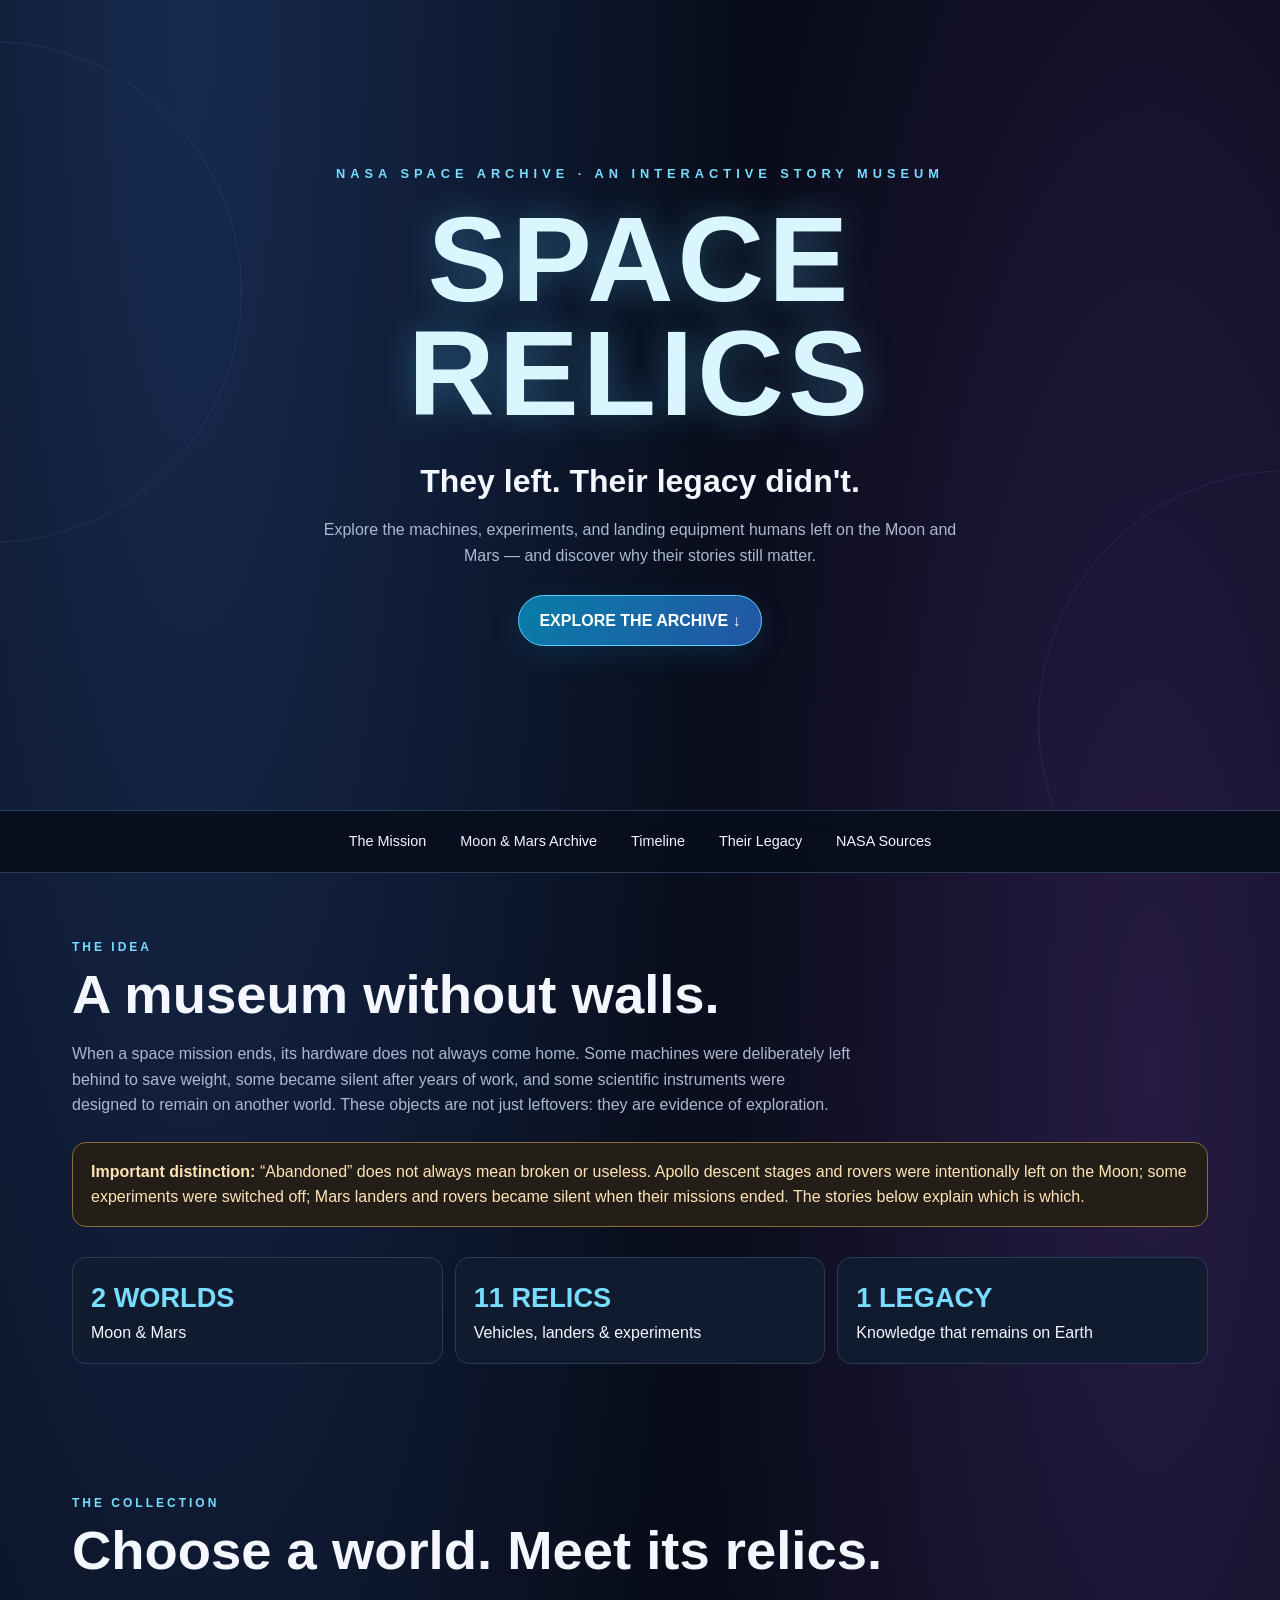
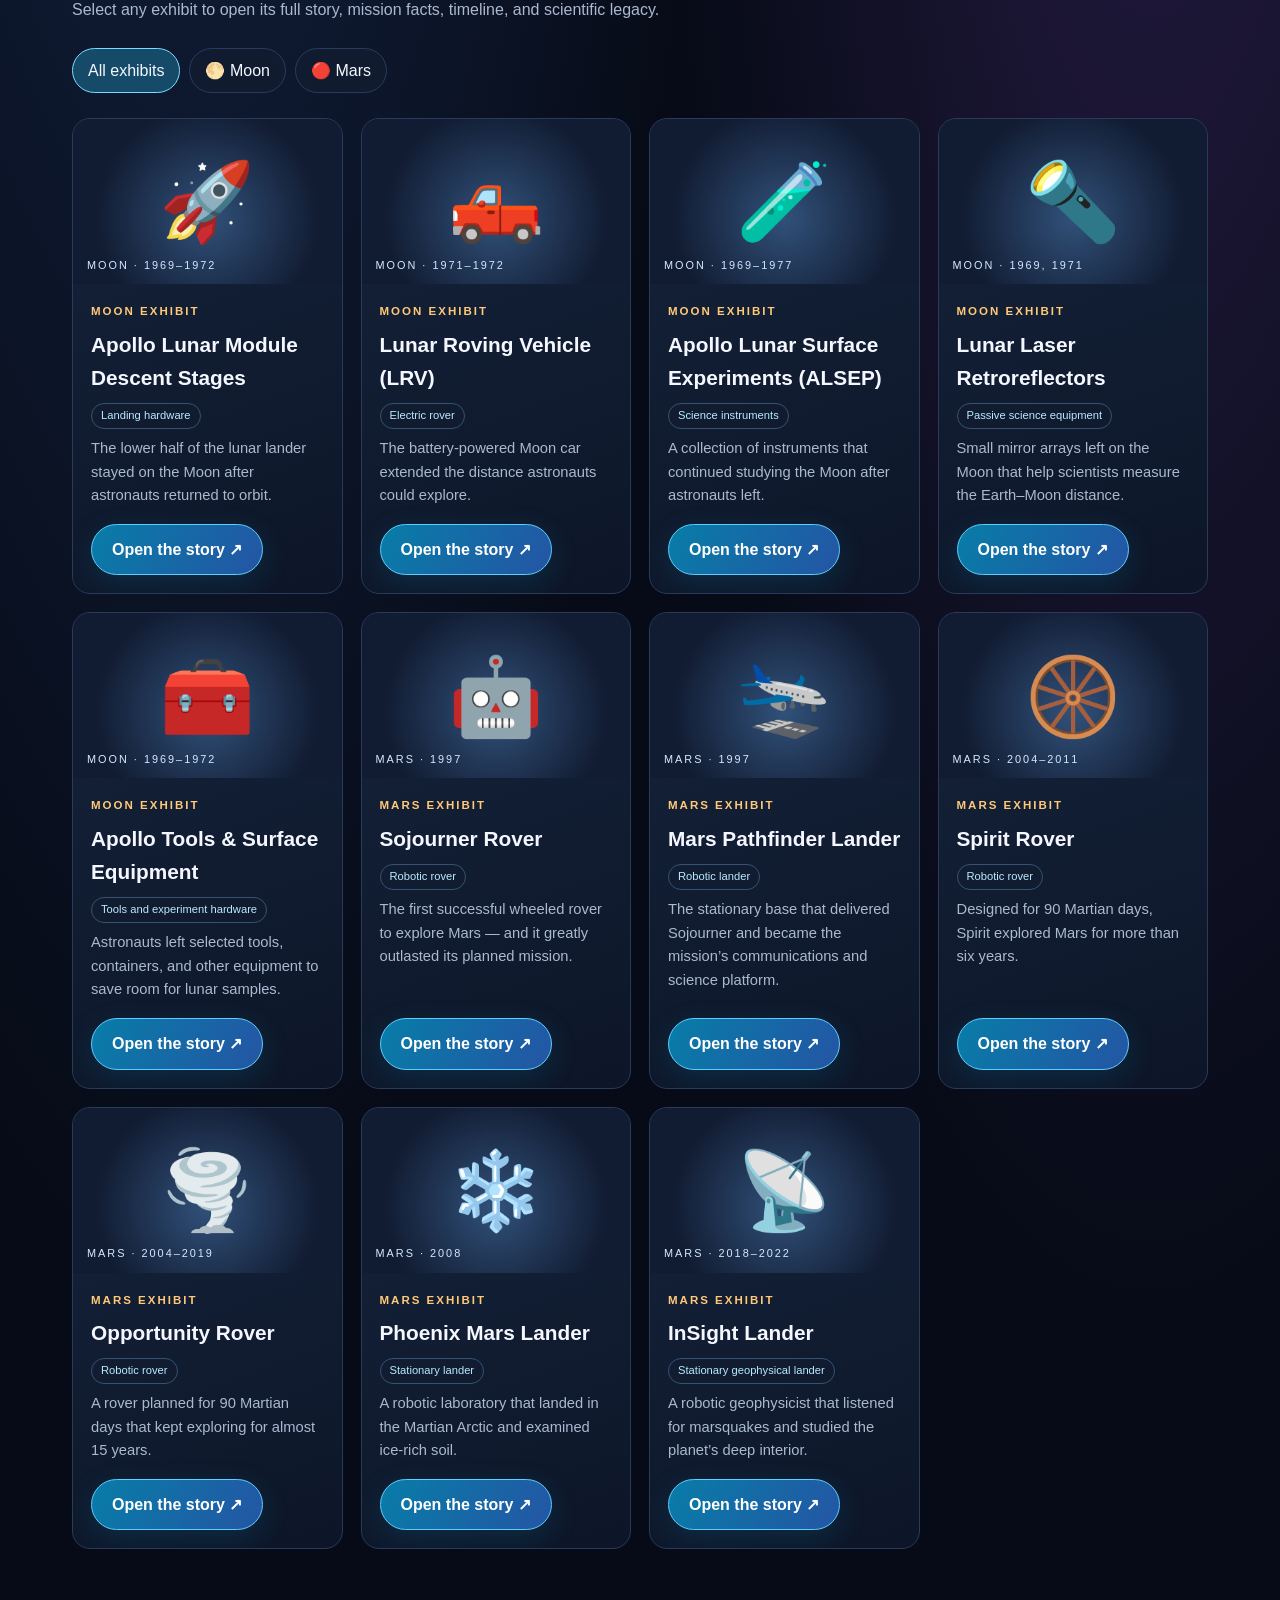
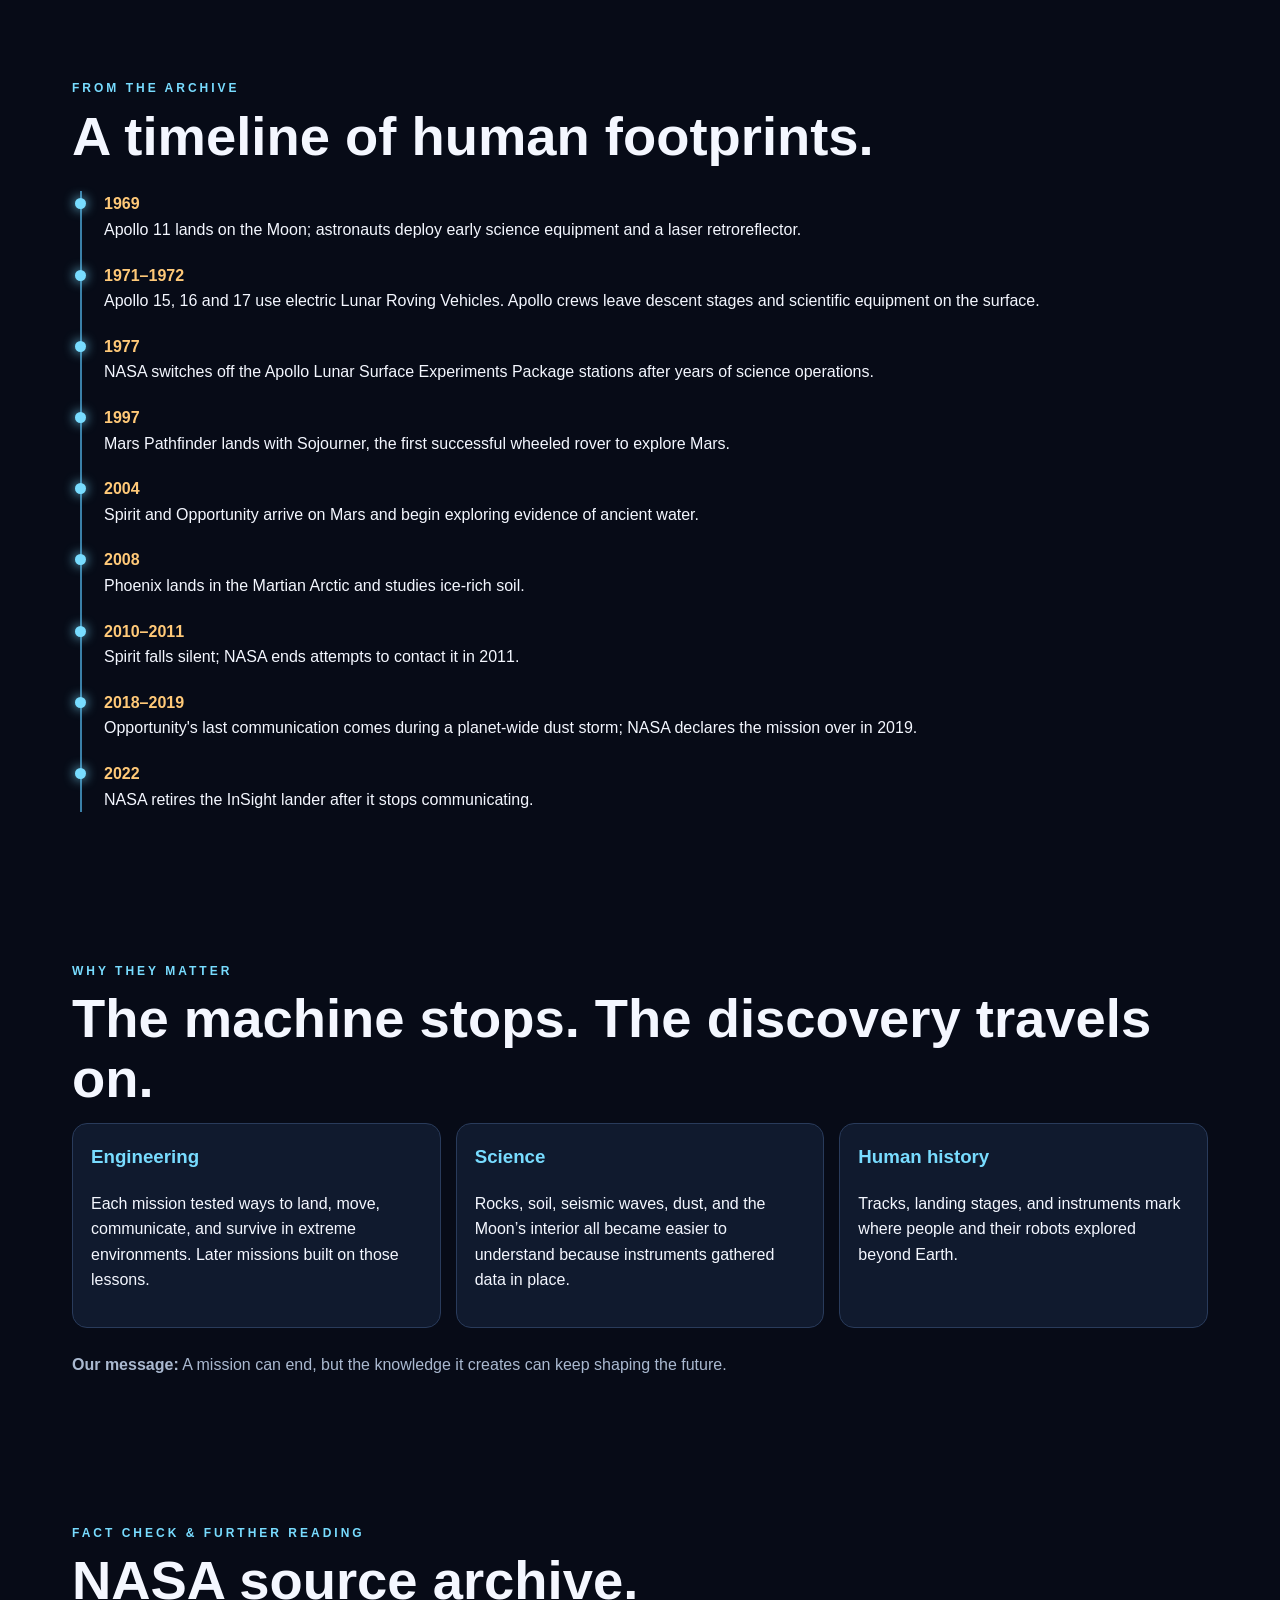
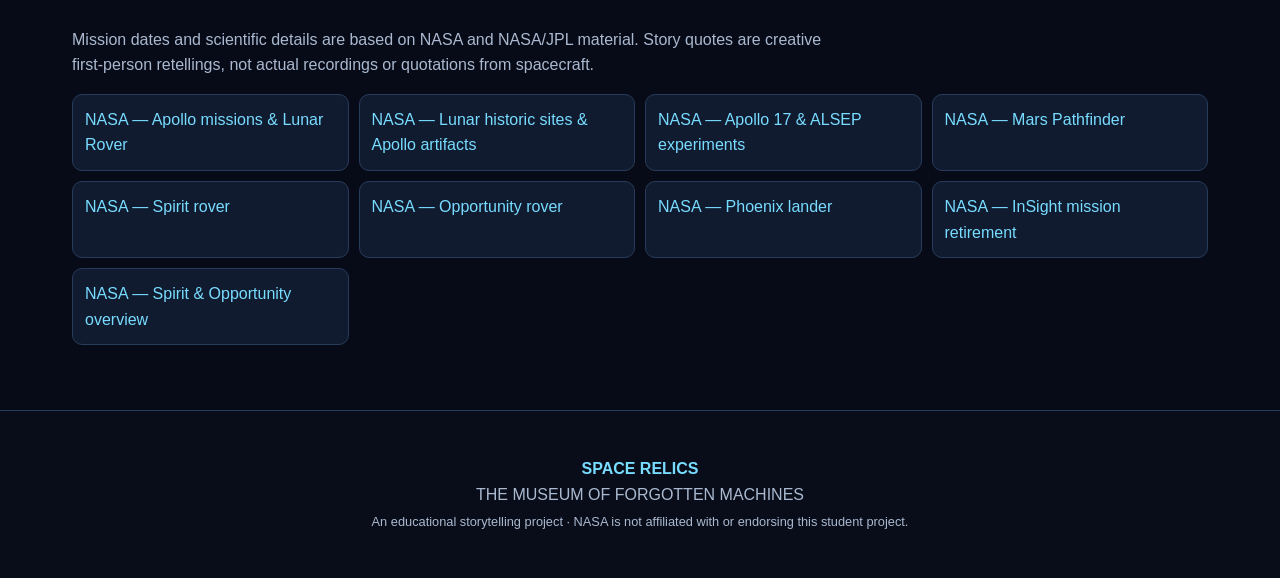
==== index.html @ d065fa08 "Add files via upload" ====
<!DOCTYPE html>
<html lang="en">
<head>
<meta charset="UTF-8">
<meta name="viewport" content="width=device-width, initial-scale=1.0">
<title>SPACE RELICS | The Museum of Forgotten Machines</title>
<link rel="stylesheet" href="style.css">
</head>
<body>
<header id="top">
 <div class="hero">
  <div class="kicker">NASA SPACE ARCHIVE · AN INTERACTIVE STORY MUSEUM</div>
  <h1>SPACE<br>RELICS</h1>
  <h2>They left. Their legacy didn't.</h2>
  <p>Explore the machines, experiments, and landing equipment humans left on the Moon and Mars — and discover why their stories still matter.</p>
  <a class="btn" href="#archive">EXPLORE THE ARCHIVE ↓</a>
 </div>
</header>
<nav>
 <a href="#about">The Mission</a><a href="#archive">Moon & Mars Archive</a><a href="#timeline">Timeline</a><a href="#legacy">Their Legacy</a><a href="#sources">NASA Sources</a>
</nav>
<section id="about">
 <div class="section-kicker">THE IDEA</div>
 <h2 class="section-title">A museum without walls.</h2>
 <p class="lead">When a space mission ends, its hardware does not always come home. Some machines were deliberately left behind to save weight, some became silent after years of work, and some scientific instruments were designed to remain on another world. These objects are not just leftovers: they are evidence of exploration.</p>
 <div class="notice"><strong>Important distinction:</strong> “Abandoned” does not always mean broken or useless. Apollo descent stages and rovers were intentionally left on the Moon; some experiments were switched off; Mars landers and rovers became silent when their missions ended. The stories below explain which is which.</div>
 <div class="stats">
  <div class="stat"><strong>2 WORLDS</strong><span>Moon & Mars</span></div>
  <div class="stat"><strong>11 RELICS</strong><span>Vehicles, landers & experiments</span></div>
  <div class="stat"><strong>1 LEGACY</strong><span>Knowledge that remains on Earth</span></div>
 </div>
</section>
<section id="archive">
 <div class="section-kicker">THE COLLECTION</div>
 <h2 class="section-title">Choose a world. Meet its relics.</h2>
 <p class="lead">Select any exhibit to open its full story, mission facts, timeline, and scientific legacy.</p>
 <div class="filters">
  <button class="filter active" data-filter="all">All exhibits</button>
  <button class="filter" data-filter="Moon">🌕 Moon</button>
  <button class="filter" data-filter="Mars">🔴 Mars</button>
 </div>
 <div class="grid" id="cards"></div>
 <div class="detail" id="detail" aria-live="polite"></div>
</section>
<section id="timeline">
 <div class="section-kicker">FROM THE ARCHIVE</div>
 <h2 class="section-title">A timeline of human footprints.</h2>
 <div class="timeline">
  <div class="time-item"><strong>1969</strong><br>Apollo 11 lands on the Moon; astronauts deploy early science equipment and a laser retroreflector.</div>
  <div class="time-item"><strong>1971–1972</strong><br>Apollo 15, 16 and 17 use electric Lunar Roving Vehicles. Apollo crews leave descent stages and scientific equipment on the surface.</div>
  <div class="time-item"><strong>1977</strong><br>NASA switches off the Apollo Lunar Surface Experiments Package stations after years of science operations.</div>
  <div class="time-item"><strong>1997</strong><br>Mars Pathfinder lands with Sojourner, the first successful wheeled rover to explore Mars.</div>
  <div class="time-item"><strong>2004</strong><br>Spirit and Opportunity arrive on Mars and begin exploring evidence of ancient water.</div>
  <div class="time-item"><strong>2008</strong><br>Phoenix lands in the Martian Arctic and studies ice-rich soil.</div>
  <div class="time-item"><strong>2010–2011</strong><br>Spirit falls silent; NASA ends attempts to contact it in 2011.</div>
  <div class="time-item"><strong>2018–2019</strong><br>Opportunity's last communication comes during a planet-wide dust storm; NASA declares the mission over in 2019.</div>
  <div class="time-item"><strong>2022</strong><br>NASA retires the InSight lander after it stops communicating.</div>
 </div>
</section>
<section id="legacy">
 <div class="section-kicker">WHY THEY MATTER</div>
 <h2 class="section-title">The machine stops. The discovery travels on.</h2>
 <div class="compare">
  <article><h3>Engineering</h3><p>Each mission tested ways to land, move, communicate, and survive in extreme environments. Later missions built on those lessons.</p></article>
  <article><h3>Science</h3><p>Rocks, soil, seismic waves, dust, and the Moon’s interior all became easier to understand because instruments gathered data in place.</p></article>
  <article><h3>Human history</h3><p>Tracks, landing stages, and instruments mark where people and their robots explored beyond Earth.</p></article>
 </div>
 <p class="lead" style="margin-top:24px"><strong>Our message:</strong> A mission can end, but the knowledge it creates can keep shaping the future.</p>
</section>
<section id="sources">
 <div class="section-kicker">FACT CHECK & FURTHER READING</div>
 <h2 class="section-title">NASA source archive.</h2>
 <p class="lead">Mission dates and scientific details are based on NASA and NASA/JPL material. Story quotes are creative first-person retellings, not actual recordings or quotations from spacecraft.</p>
 <div class="source-list">
  <a href="https://www.nasa.gov/specials/apollo50th/missions.html" target="_blank" rel="noopener">NASA — Apollo missions & Lunar Rover</a>
  <a href="https://www.nasa.gov/wp-content/uploads/2023/12/nasa-usg-lunar-historic-sites-reva.pdf" target="_blank" rel="noopener">NASA — Lunar historic sites & Apollo artifacts</a>
  <a href="https://www.nasa.gov/history/50-years-ago-apollo-17-post-mission-activities/" target="_blank" rel="noopener">NASA — Apollo 17 & ALSEP experiments</a>
  <a href="https://science.nasa.gov/mission/mars-pathfinder/" target="_blank" rel="noopener">NASA — Mars Pathfinder</a>
  <a href="https://science.nasa.gov/mission/mer-spirit/" target="_blank" rel="noopener">NASA — Spirit rover</a>
  <a href="https://science.nasa.gov/mission/mer-opportunity/" target="_blank" rel="noopener">NASA — Opportunity rover</a>
  <a href="https://science.nasa.gov/mission/mars-phoenix/" target="_blank" rel="noopener">NASA — Phoenix lander</a>
  <a href="https://www.nasa.gov/missions/insight/nasa-retires-insight-mars-lander-mission-after-years-of-science/" target="_blank" rel="noopener">NASA — InSight mission retirement</a>
  <a href="https://science.nasa.gov/mission/mars-exploration-rovers-spirit-and-opportunity/" target="_blank" rel="noopener">NASA — Spirit & Opportunity overview</a>
 </div>
</section>
<footer><strong>SPACE RELICS</strong><br>THE MUSEUM OF FORGOTTEN MACHINES<br><span class="small">An educational storytelling project · NASA is not affiliated with or endorsing this student project.</span></footer>
<script src="script.js"></script>
</body>
</html>
---- style.css ----
:root{--bg:#070b17;--panel:#101a2e;--panel2:#15233c;--cyan:#78dcff;--gold:#ffc978;--muted:#aab9d0;--white:#f4f7ff;--line:#293b5b}
*{box-sizing:border-box}
html{scroll-behavior:smooth}
body{margin:0;background:radial-gradient(ellipse at 15% 0%,#172b50 0,transparent 38%),radial-gradient(ellipse at 90% 20%,#261b43 0,transparent 30%),var(--bg);color:var(--white);font-family:Arial,Helvetica,sans-serif;line-height:1.6}
a{color:var(--cyan)}
button{font:inherit;cursor:pointer}
header{min-height:90vh;display:flex;align-items:center;justify-content:center;text-align:center;padding:70px 22px;position:relative;overflow:hidden}
header:before,header:after{content:"";position:absolute;border:1px solid #7895c522;border-radius:50%;width:500px;height:500px;pointer-events:none}
header:before{left:-260px;top:5%}header:after{right:-260px;bottom:-20%}
.hero{max-width:900px;position:relative;z-index:1}
.kicker{letter-spacing:5px;color:var(--cyan);font-size:.8rem;font-weight:bold}
h1{font-size:clamp(3.2rem,10vw,7.5rem);line-height:.95;letter-spacing:4px;margin:18px 0;color:#d9f6ff;text-shadow:0 0 35px #54cfff55}
.hero h2{font-size:clamp(1.2rem,3vw,2rem);margin:26px 0 10px}
.hero p{color:var(--muted);max-width:650px;margin:0 auto 26px}
.btn{border:1px solid #5bcfff;background:linear-gradient(120deg,#087da8,#2455a4);color:white;padding:12px 20px;border-radius:999px;font-weight:bold;display:inline-block;text-decoration:none;box-shadow:0 8px 28px #087da833}
.btn.secondary{background:transparent;border-color:var(--line);box-shadow:none}
nav{position:sticky;top:0;z-index:10;display:flex;gap:10px;justify-content:center;flex-wrap:wrap;padding:12px;background:#080e1deF;backdrop-filter:blur(12px);border-block:1px solid var(--line)}
nav a{color:var(--white);text-decoration:none;font-size:.9rem;padding:7px 12px;border-radius:30px}
nav a:hover{background:#1b3151}
section{max-width:1180px;margin:auto;padding:65px 22px}
.section-kicker{color:var(--cyan);letter-spacing:3px;font-size:.75rem;font-weight:bold}
h2.section-title{font-size:clamp(2rem,5vw,3.4rem);line-height:1.1;margin:8px 0 14px}
.lead{color:var(--muted);max-width:780px}
.notice{border:1px solid #8b6b3c;background:#241e18;color:#ffe3b5;border-radius:14px;padding:16px 18px;margin:24px 0}
.stats{display:grid;grid-template-columns:repeat(3,1fr);gap:12px;margin-top:30px}
.stat{background:#101b30;border:1px solid var(--line);padding:18px;border-radius:14px}
.stat strong{display:block;font-size:1.7rem;color:var(--cyan)}
.filters{display:flex;gap:9px;flex-wrap:wrap;margin:25px 0}
.filter{background:#101b30;border:1px solid var(--line);color:var(--white);border-radius:30px;padding:9px 15px}
.filter.active,.filter:hover{background:#164a69;border-color:var(--cyan)}
.grid{display:grid;grid-template-columns:repeat(auto-fit,minmax(255px,1fr));gap:18px}
.card{background:linear-gradient(160deg,#15233b,#0d1628);border:1px solid var(--line);border-radius:18px;overflow:hidden;display:flex;flex-direction:column;transition:.2s}
.card:hover{transform:translateY(-4px);border-color:#65cfff88}
.art{height:165px;display:flex;align-items:center;justify-content:center;font-size:4.8rem;background:radial-gradient(circle at 50% 60%,#31517a,#111b31 68%);position:relative}
.art small{position:absolute;bottom:10px;left:14px;color:#d4e9ff;font-size:.68rem;letter-spacing:2px}
.card-body{padding:18px;display:flex;flex-direction:column;flex:1}
.planet{font-size:.72rem;color:var(--gold);letter-spacing:2px;font-weight:bold}
.card h3{font-size:1.3rem;margin:7px 0}
.card p{color:var(--muted);font-size:.92rem;margin:0 0 16px}
.card button{margin-top:auto;align-self:flex-start}
.tag{display:inline-block;border:1px solid #355273;border-radius:20px;padding:3px 9px;font-size:.7rem;color:#b9eaff;margin:0 5px 8px 0}
.timeline{border-left:2px solid #3b80a8;margin:25px 0 0 8px;padding-left:22px}
.time-item{position:relative;margin:0 0 20px}
.time-item:before{content:"";position:absolute;left:-29px;top:7px;width:11px;height:11px;border-radius:50%;background:var(--cyan);box-shadow:0 0 12px #78dcff}
.time-item strong{color:var(--gold)}
.detail{display:none;background:#0b1426;border:1px solid #3a5b80;border-radius:18px;padding:24px;margin:24px 0;scroll-margin-top:80px}
.detail.open{display:block}
.detail h3{font-size:2rem;margin:4px 0}
.detail-grid{display:grid;grid-template-columns:1.2fr 1fr;gap:24px}
.quote{font-size:1.1rem;color:#d6efff;border-left:3px solid var(--cyan);padding:12px 16px;background:#12213a;border-radius:0 12px 12px 0}
.detail h4{color:var(--cyan);margin-bottom:6px}
.detail p,.detail li{color:#c0cde0}
.detail ul{padding-left:20px}
.small{font-size:.8rem;color:var(--muted)}
.compare{display:grid;grid-template-columns:repeat(auto-fit,minmax(230px,1fr));gap:15px}
.compare article{background:var(--panel);border:1px solid var(--line);border-radius:15px;padding:18px}
.compare h3{color:var(--cyan);margin-top:0}
footer{padding:45px 22px;text-align:center;background:#080d19;border-top:1px solid var(--line);color:var(--muted)}
footer strong{color:var(--cyan)}
.source-list{display:grid;grid-template-columns:repeat(auto-fit,minmax(230px,1fr));gap:10px}
.source-list a{display:block;background:#101b30;border:1px solid var(--line);padding:12px;border-radius:10px;text-decoration:none}
.source-list a:hover{border-color:var(--cyan)}
@media(max-width:700px){.stats{grid-template-columns:1fr}.detail-grid{grid-template-columns:1fr}header{min-height:75vh}section{padding:48px 17px}}
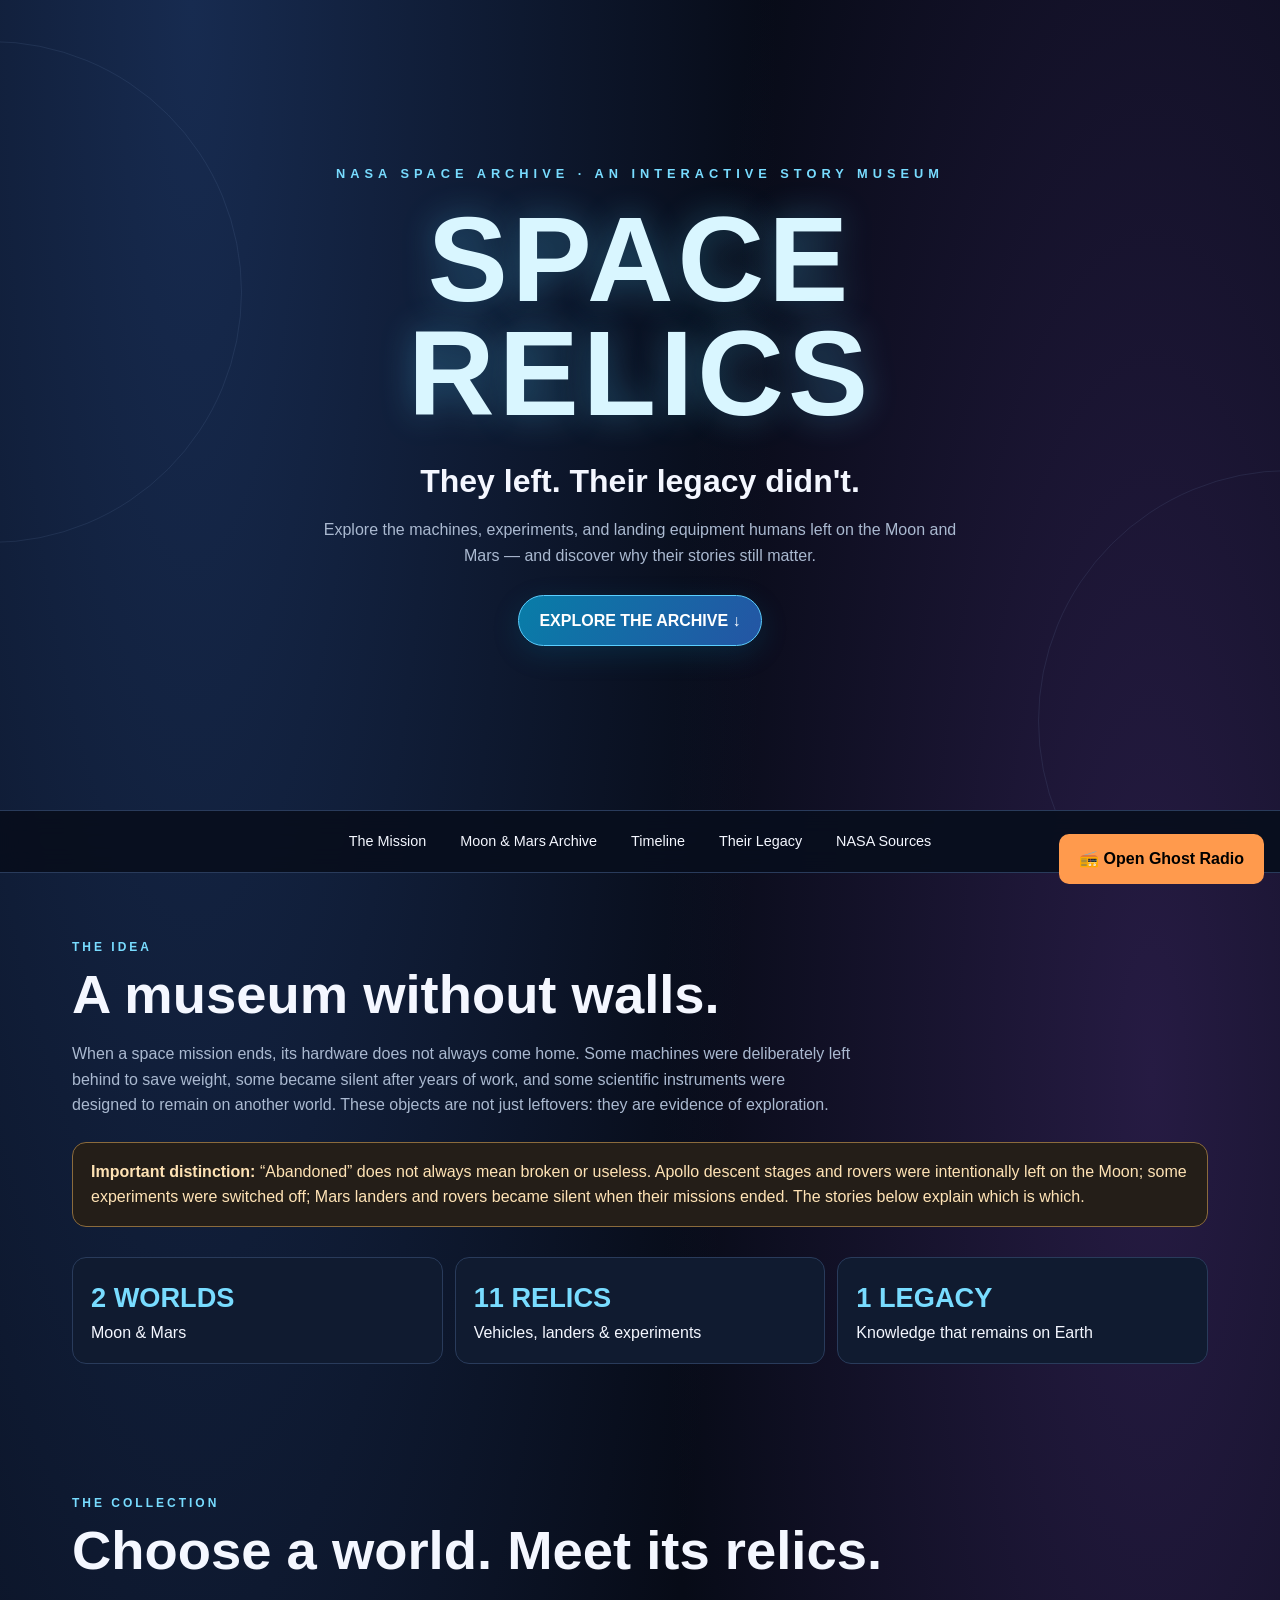
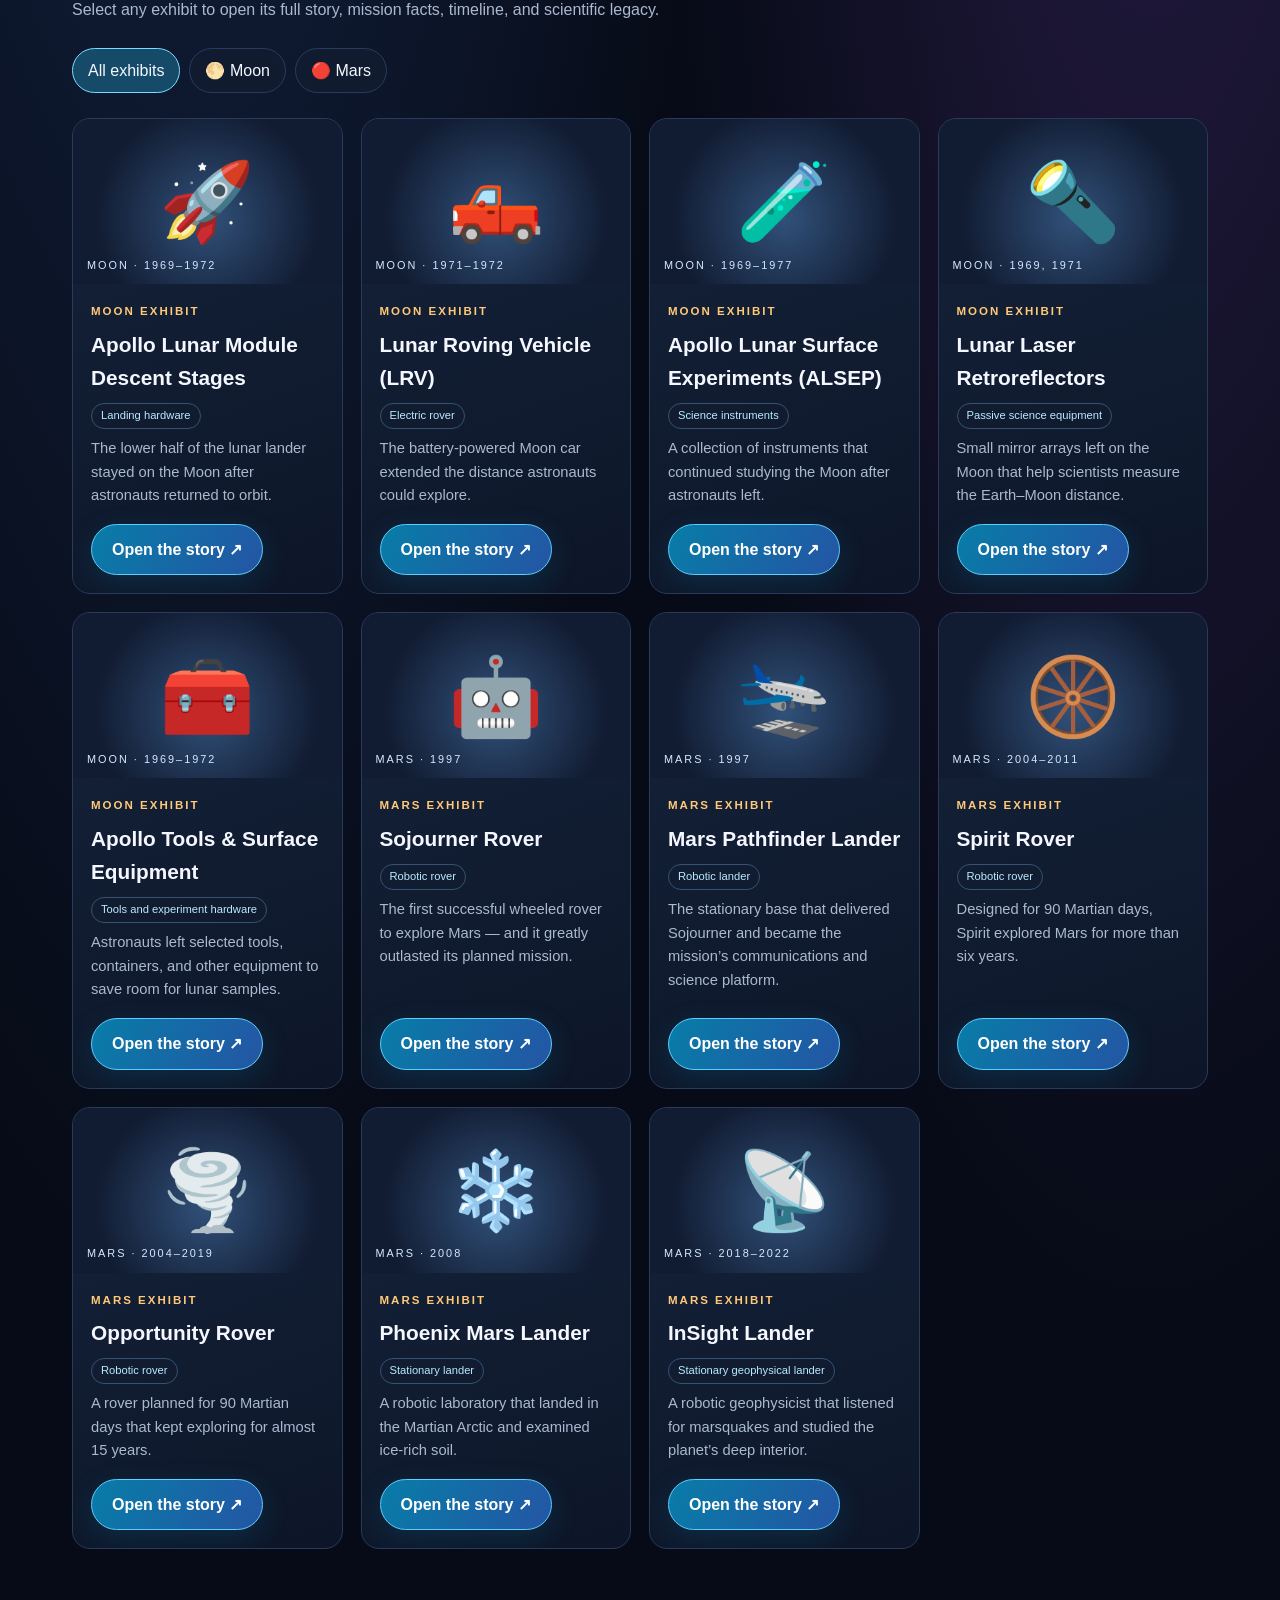
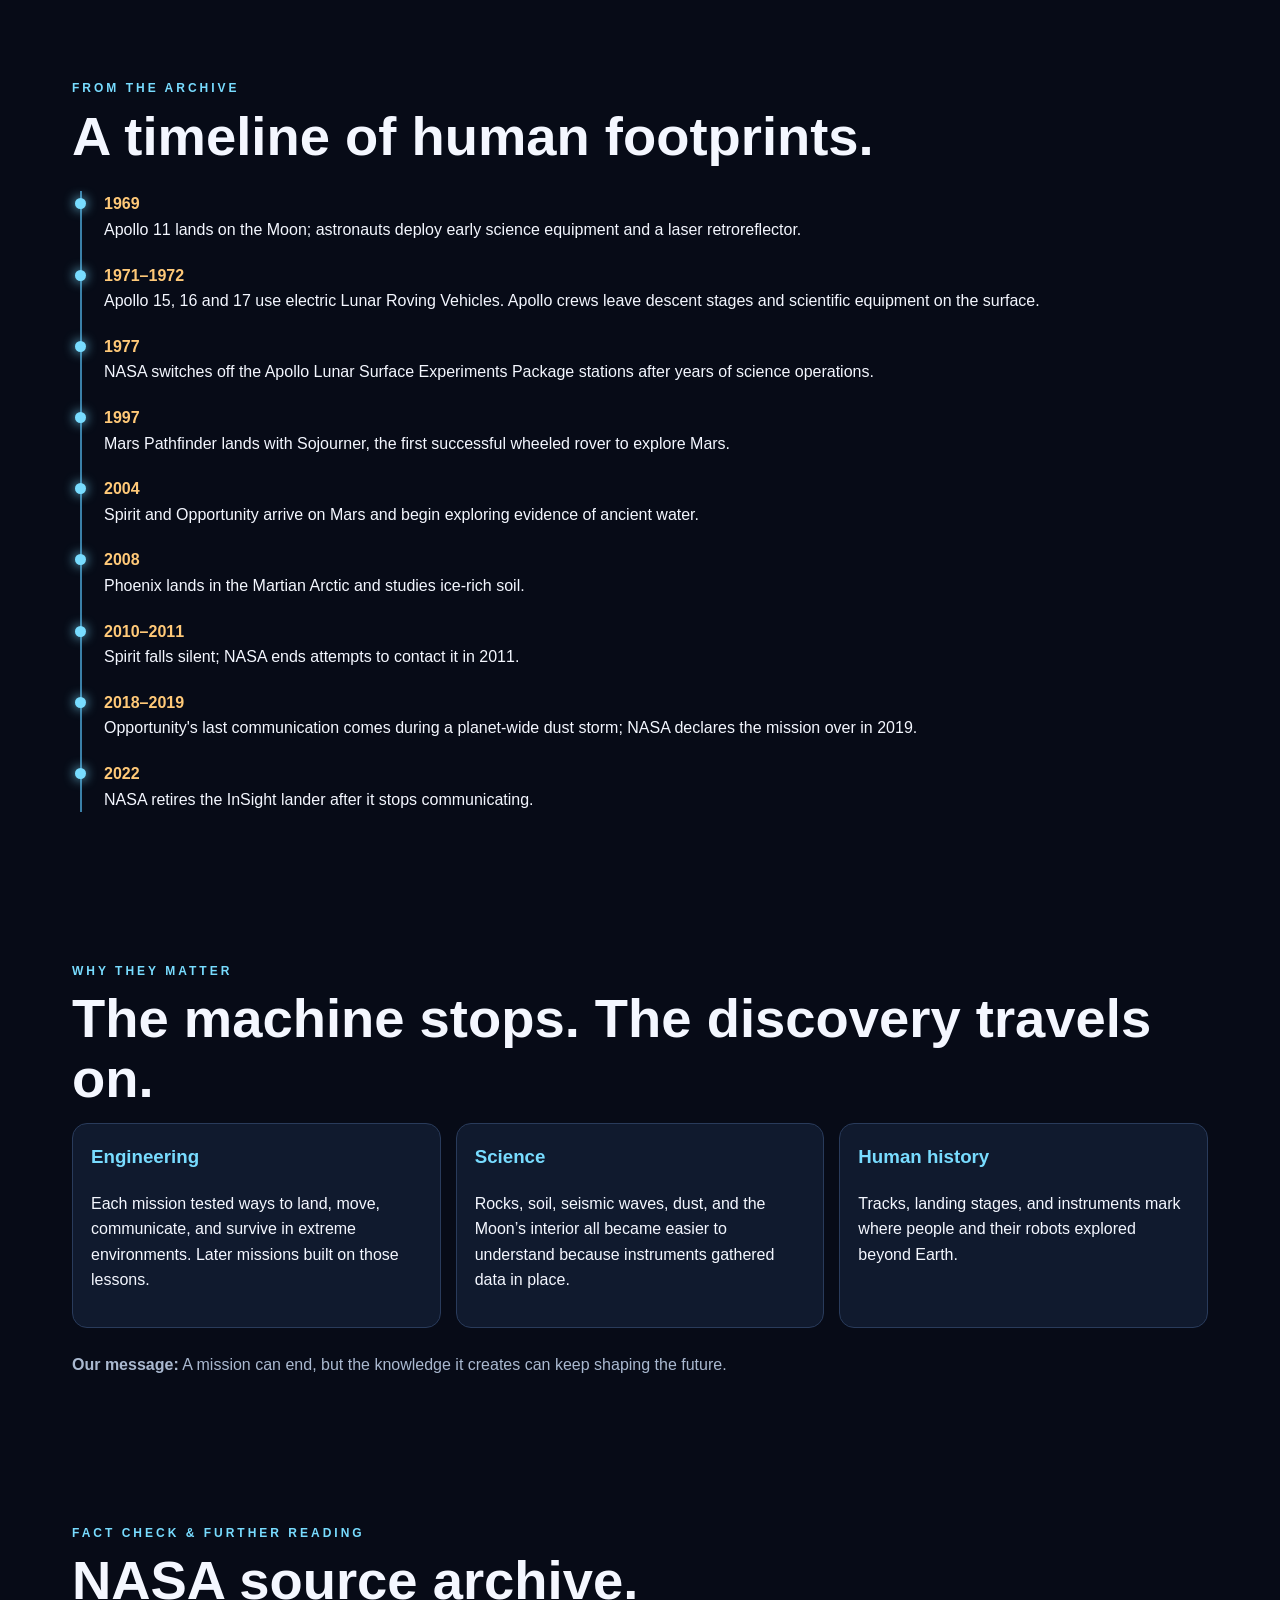
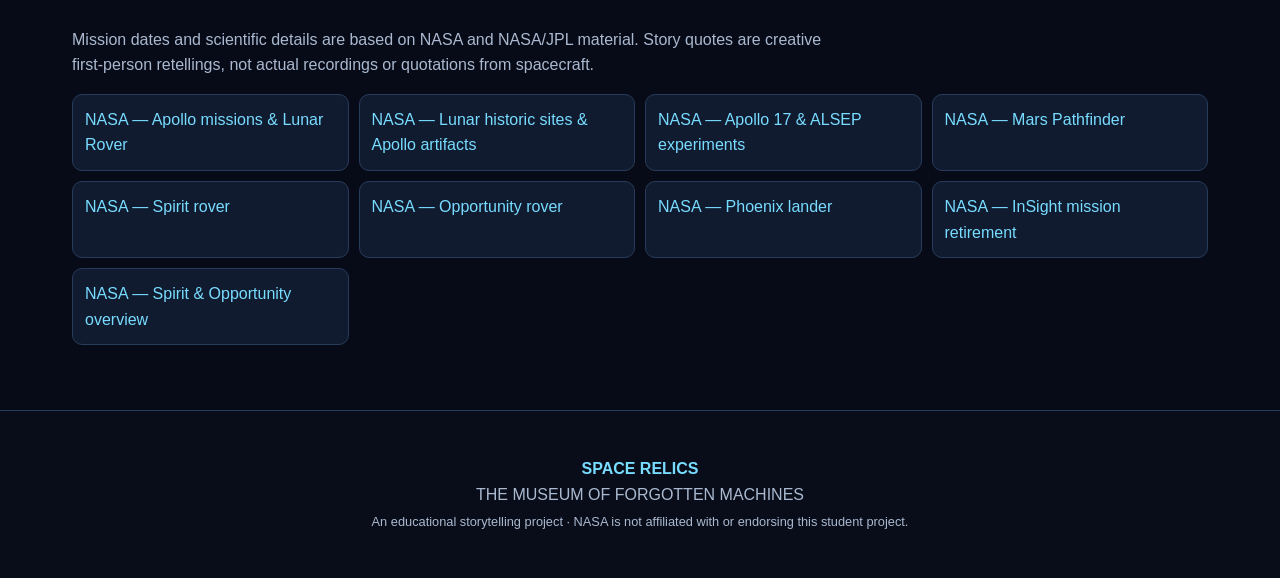
==== commit 8067b5c6: "Update index.html" ====
--- a/index.html
+++ b/index.html
@@ -7,6 +7,7 @@
 <link rel="stylesheet" href="style.css">
 </head>
 <body>
+ <a href="ghostradio.html" style="position:fixed;bottom:16px;right:16px;z-index:99;padding:12px 20px;background:#ff9a4d;color:#000;border-radius:10px;text-decoration:none;font-weight:600">📻 Open Ghost Radio</a>
 <header id="top">
  <div class="hero">
   <div class="kicker">NASA SPACE ARCHIVE · AN INTERACTIVE STORY MUSEUM</div>
@@ -86,4 +87,4 @@
 <footer><strong>SPACE RELICS</strong><br>THE MUSEUM OF FORGOTTEN MACHINES<br><span class="small">An educational storytelling project · NASA is not affiliated with or endorsing this student project.</span></footer>
 <script src="script.js"></script>
 </body>
-</html>+</html>
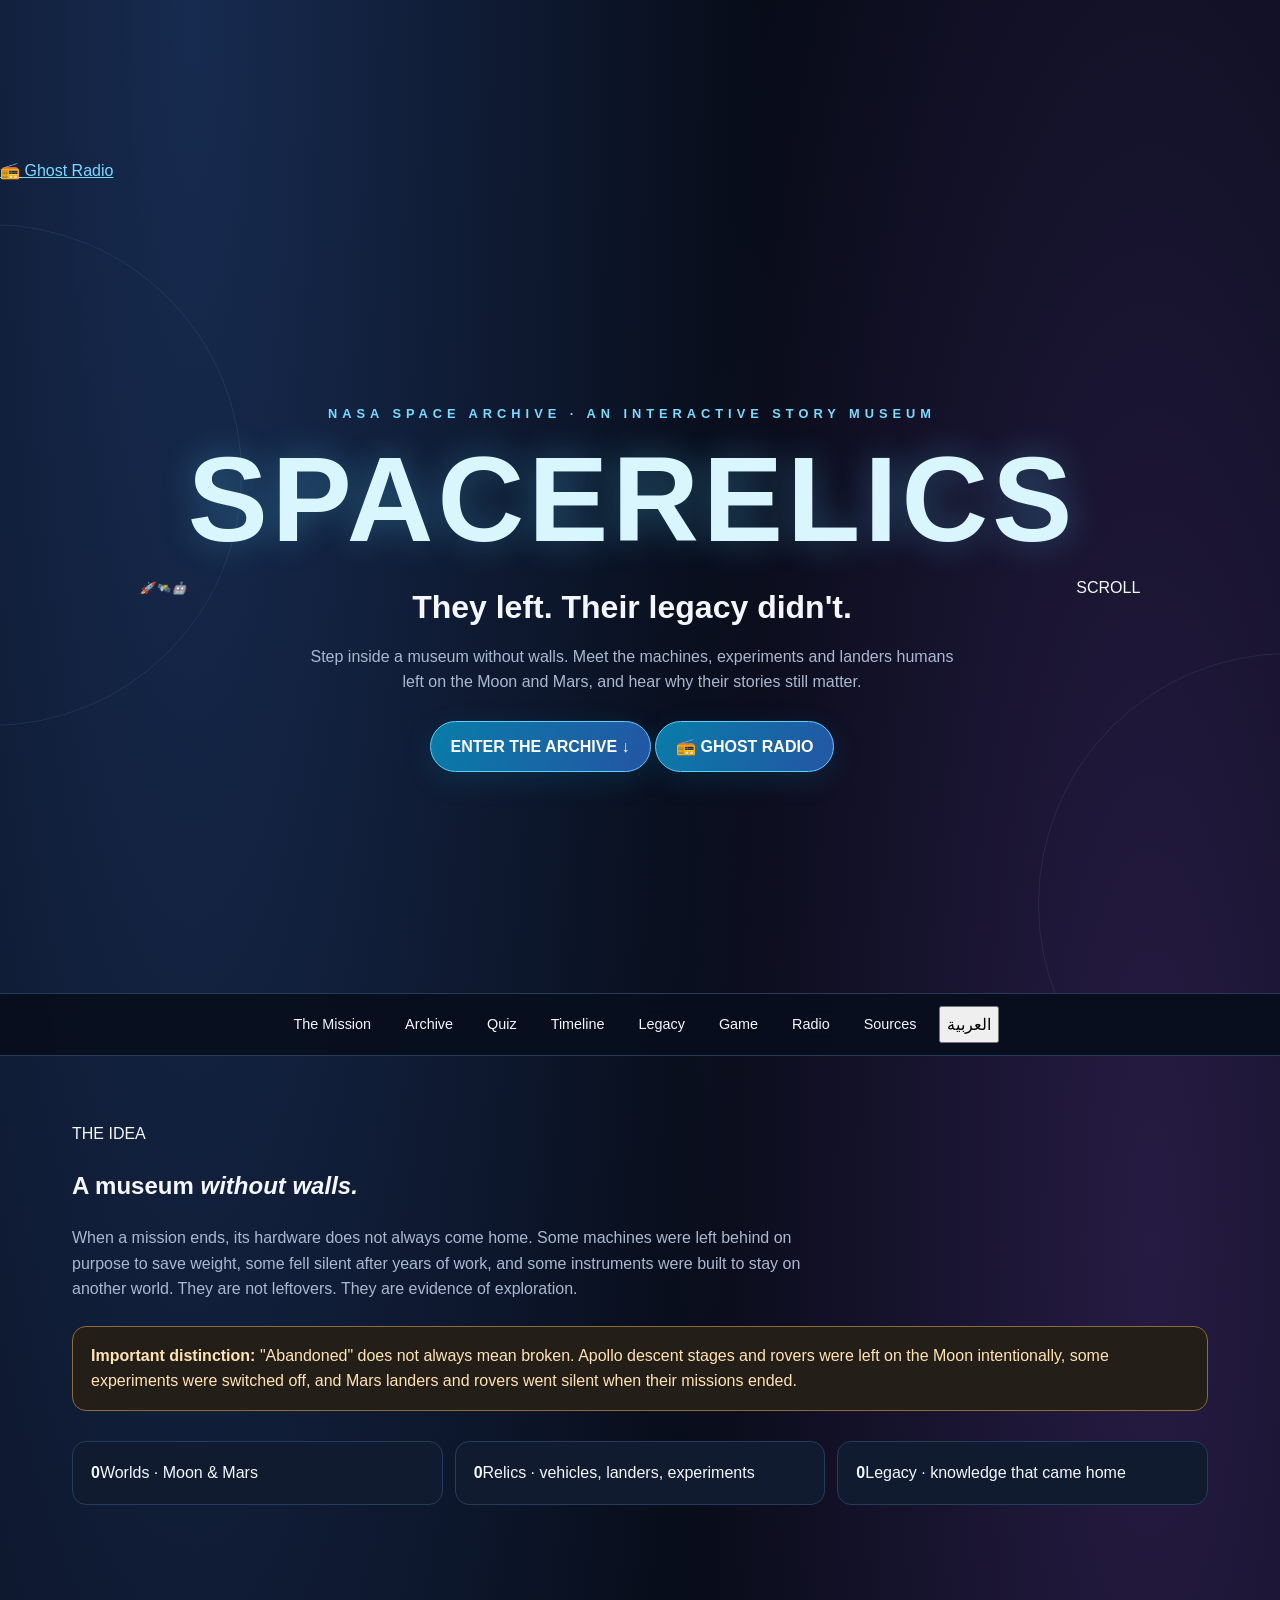
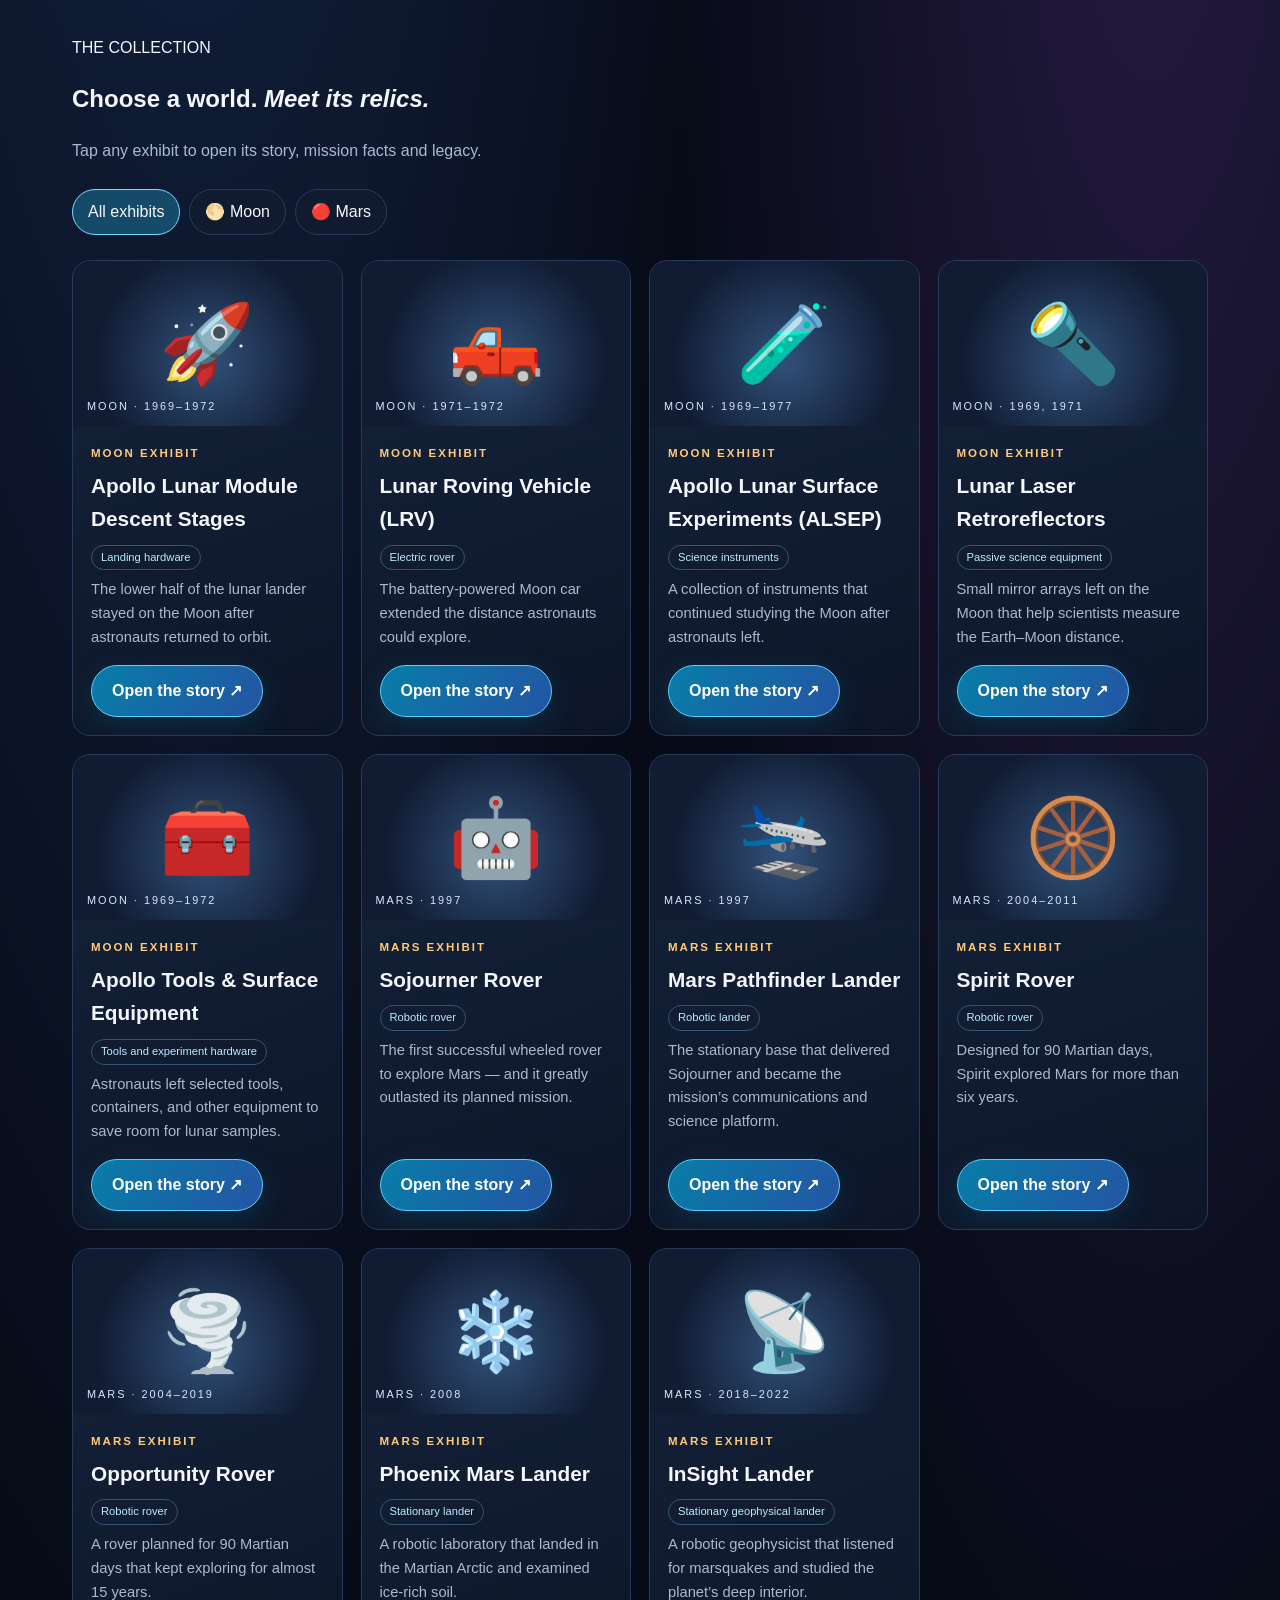
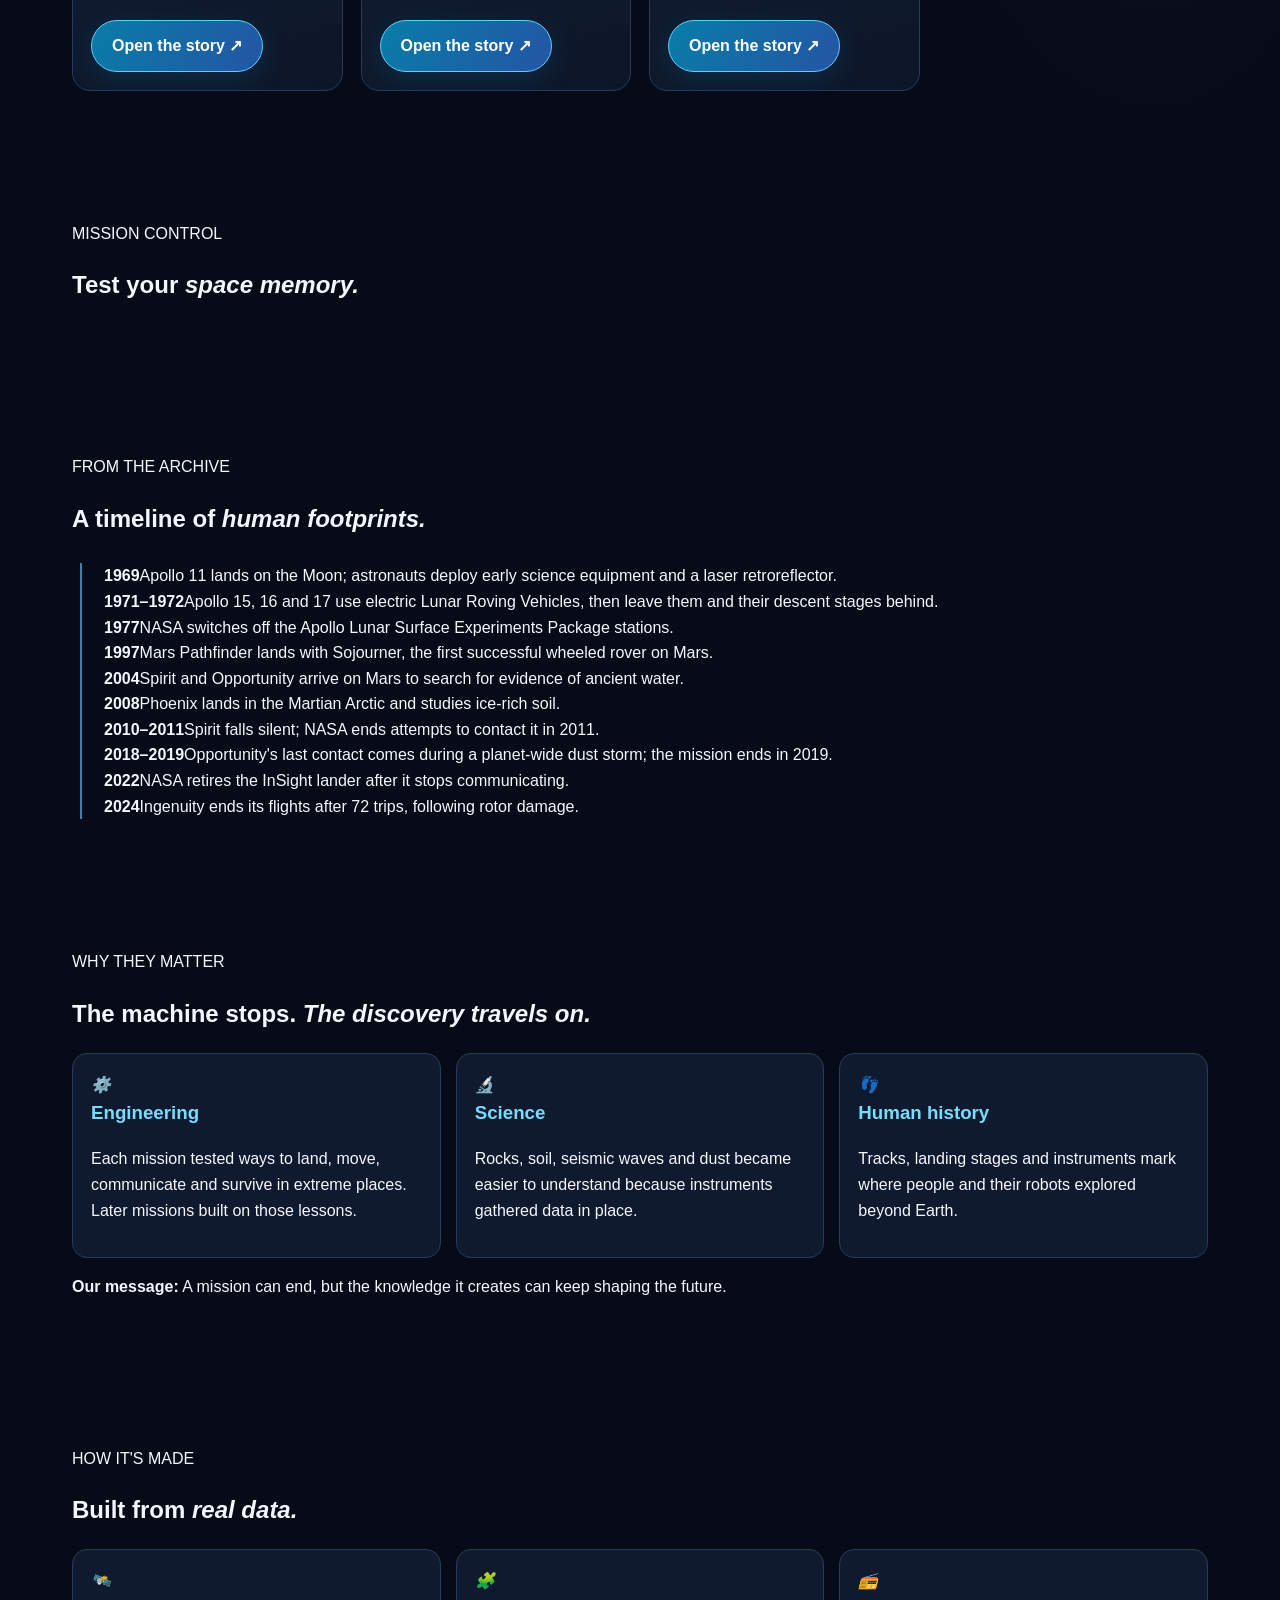
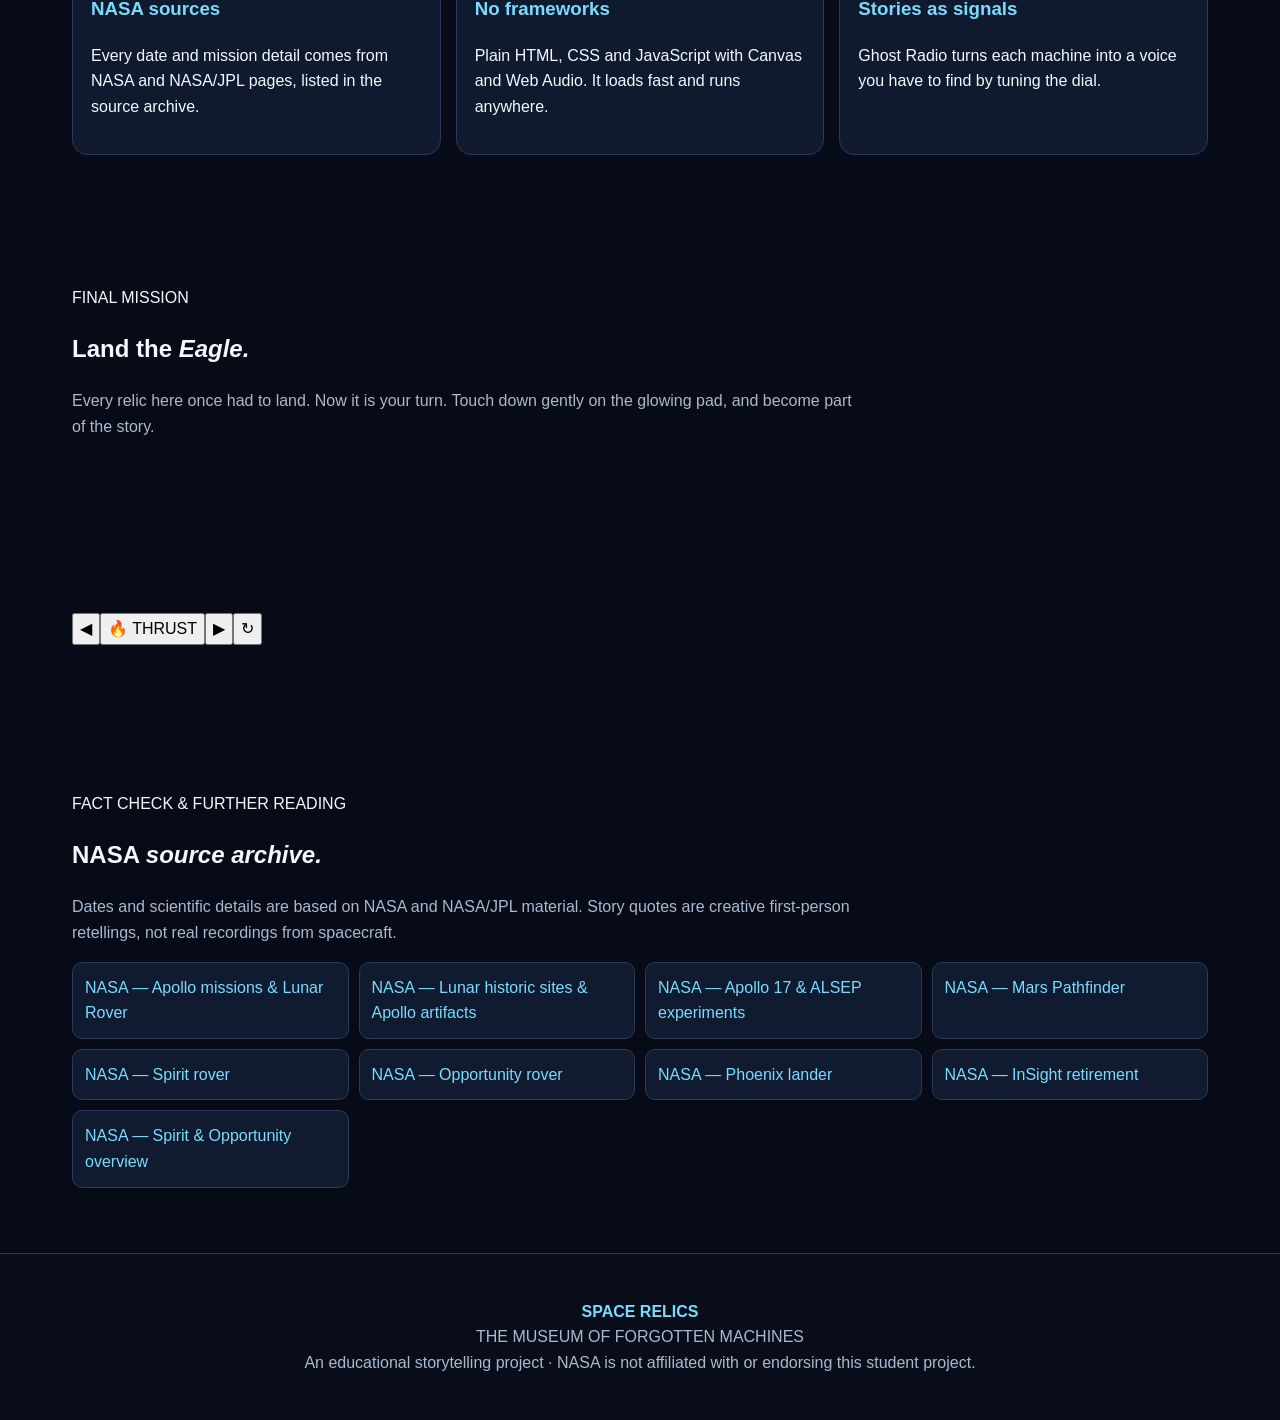
==== commit ff2a4c1e: "index.html" ====
--- a/index.html
+++ b/index.html
@@ -3,75 +3,120 @@
 <head>
 <meta charset="UTF-8">
 <meta name="viewport" content="width=device-width, initial-scale=1.0">
+<meta name="description" content="Space Relics: an interactive museum and radio for the machines NASA left on the Moon and Mars.">
+<meta name="theme-color" content="#04060f">
+<link rel="icon" href="data:image/svg+xml,%3Csvg xmlns=%27http://www.w3.org/2000/svg%27 viewBox=%270 0 100 100%27%3E%3Ctext y=%2790%27 font-size=%2790%27%3E🌕%3C/text%3E%3C/svg%3E">
 <title>SPACE RELICS | The Museum of Forgotten Machines</title>
+<link rel="preconnect" href="https://fonts.googleapis.com">
+<link rel="stylesheet" href="https://fonts.googleapis.com/css2?family=Orbitron:wght@600;800&family=Space+Grotesk:wght@400;500;700&family=Tajawal:wght@400;500;700&display=swap">
 <link rel="stylesheet" href="style.css">
 </head>
 <body>
- <a href="ghostradio.html" style="position:fixed;bottom:16px;right:16px;z-index:99;padding:12px 20px;background:#ff9a4d;color:#000;border-radius:10px;text-decoration:none;font-weight:600">📻 Open Ghost Radio</a>
+<canvas id="stars"></canvas>
+<div id="glow"></div>
+<div id="bar"></div>
+<a class="radio" href="ghostradio.html"><span>📻</span> Ghost Radio</a>
+
 <header id="top">
+ <div class="planet"><i>🚀</i><i>🛰️</i><i>🤖</i></div>
  <div class="hero">
   <div class="kicker">NASA SPACE ARCHIVE · AN INTERACTIVE STORY MUSEUM</div>
-  <h1>SPACE<br>RELICS</h1>
+  <h1><span>SPACE</span><span>RELICS</span></h1>
   <h2>They left. Their legacy didn't.</h2>
-  <p>Explore the machines, experiments, and landing equipment humans left on the Moon and Mars — and discover why their stories still matter.</p>
-  <a class="btn" href="#archive">EXPLORE THE ARCHIVE ↓</a>
+  <p>Step inside a museum without walls. Meet the machines, experiments and landers humans left on the Moon and Mars, and hear why their stories still matter.</p>
+  <a class="btn" href="#archive">ENTER THE ARCHIVE <b>↓</b></a> <a class="btn ghost" href="ghostradio.html">📻 GHOST RADIO</a>
  </div>
+ <div class="scroll">SCROLL</div>
 </header>
+
 <nav>
- <a href="#about">The Mission</a><a href="#archive">Moon & Mars Archive</a><a href="#timeline">Timeline</a><a href="#legacy">Their Legacy</a><a href="#sources">NASA Sources</a>
-</nav>
-<section id="about">
- <div class="section-kicker">THE IDEA</div>
- <h2 class="section-title">A museum without walls.</h2>
- <p class="lead">When a space mission ends, its hardware does not always come home. Some machines were deliberately left behind to save weight, some became silent after years of work, and some scientific instruments were designed to remain on another world. These objects are not just leftovers: they are evidence of exploration.</p>
- <div class="notice"><strong>Important distinction:</strong> “Abandoned” does not always mean broken or useless. Apollo descent stages and rovers were intentionally left on the Moon; some experiments were switched off; Mars landers and rovers became silent when their missions ended. The stories below explain which is which.</div>
+ <a href="#about">The Mission</a><a href="#archive">Archive</a><a href="#quiz">Quiz</a><a href="#timeline">Timeline</a><a href="#legacy">Legacy</a><a href="#game">Game</a><a href="ghostradio.html">Radio</a><a href="#sources">Sources</a>
+<button class="lgb nb" style="margin:0">العربية</button></nav>
+
+<section id="about" class="rv">
+ <div class="kick">THE IDEA</div>
+ <h2 class="title">A museum <em>without walls.</em></h2>
+ <p class="lead">When a mission ends, its hardware does not always come home. Some machines were left behind on purpose to save weight, some fell silent after years of work, and some instruments were built to stay on another world. They are not leftovers. They are evidence of exploration.</p>
+ <div class="notice"><strong>Important distinction:</strong> "Abandoned" does not always mean broken. Apollo descent stages and rovers were left on the Moon intentionally, some experiments were switched off, and Mars landers and rovers went silent when their missions ended.</div>
  <div class="stats">
-  <div class="stat"><strong>2 WORLDS</strong><span>Moon & Mars</span></div>
-  <div class="stat"><strong>11 RELICS</strong><span>Vehicles, landers & experiments</span></div>
-  <div class="stat"><strong>1 LEGACY</strong><span>Knowledge that remains on Earth</span></div>
+  <div class="stat"><b data-n="2">0</b><span>Worlds · Moon & Mars</span></div>
+  <div class="stat"><b data-n="11">0</b><span>Relics · vehicles, landers, experiments</span></div>
+  <div class="stat"><b data-n="1">0</b><span>Legacy · knowledge that came home</span></div>
  </div>
 </section>
-<section id="archive">
- <div class="section-kicker">THE COLLECTION</div>
- <h2 class="section-title">Choose a world. Meet its relics.</h2>
- <p class="lead">Select any exhibit to open its full story, mission facts, timeline, and scientific legacy.</p>
+
+<section id="archive" class="rv">
+ <div class="kick">THE COLLECTION</div>
+ <h2 class="title">Choose a world. <em>Meet its relics.</em></h2>
+ <p class="lead">Tap any exhibit to open its story, mission facts and legacy.</p>
  <div class="filters">
   <button class="filter active" data-filter="all">All exhibits</button>
   <button class="filter" data-filter="Moon">🌕 Moon</button>
   <button class="filter" data-filter="Mars">🔴 Mars</button>
  </div>
  <div class="grid" id="cards"></div>
- <div class="detail" id="detail" aria-live="polite"></div>
 </section>
-<section id="timeline">
- <div class="section-kicker">FROM THE ARCHIVE</div>
- <h2 class="section-title">A timeline of human footprints.</h2>
+
+<dialog id="detail"></dialog>
+
+<section id="quiz" class="rv">
+ <div class="kick">MISSION CONTROL</div>
+ <h2 class="title">Test your <em>space memory.</em></h2>
+ <div class="qz" id="qz"></div>
+</section>
+
+<section id="timeline" class="rv">
+ <div class="kick">FROM THE ARCHIVE</div>
+ <h2 class="title">A timeline of <em>human footprints.</em></h2>
  <div class="timeline">
-  <div class="time-item"><strong>1969</strong><br>Apollo 11 lands on the Moon; astronauts deploy early science equipment and a laser retroreflector.</div>
-  <div class="time-item"><strong>1971–1972</strong><br>Apollo 15, 16 and 17 use electric Lunar Roving Vehicles. Apollo crews leave descent stages and scientific equipment on the surface.</div>
-  <div class="time-item"><strong>1977</strong><br>NASA switches off the Apollo Lunar Surface Experiments Package stations after years of science operations.</div>
-  <div class="time-item"><strong>1997</strong><br>Mars Pathfinder lands with Sojourner, the first successful wheeled rover to explore Mars.</div>
-  <div class="time-item"><strong>2004</strong><br>Spirit and Opportunity arrive on Mars and begin exploring evidence of ancient water.</div>
-  <div class="time-item"><strong>2008</strong><br>Phoenix lands in the Martian Arctic and studies ice-rich soil.</div>
-  <div class="time-item"><strong>2010–2011</strong><br>Spirit falls silent; NASA ends attempts to contact it in 2011.</div>
-  <div class="time-item"><strong>2018–2019</strong><br>Opportunity's last communication comes during a planet-wide dust storm; NASA declares the mission over in 2019.</div>
-  <div class="time-item"><strong>2022</strong><br>NASA retires the InSight lander after it stops communicating.</div>
+  <div class="ti"><strong>1969</strong>Apollo 11 lands on the Moon; astronauts deploy early science equipment and a laser retroreflector.</div>
+  <div class="ti"><strong>1971–1972</strong>Apollo 15, 16 and 17 use electric Lunar Roving Vehicles, then leave them and their descent stages behind.</div>
+  <div class="ti"><strong>1977</strong>NASA switches off the Apollo Lunar Surface Experiments Package stations.</div>
+  <div class="ti"><strong>1997</strong>Mars Pathfinder lands with Sojourner, the first successful wheeled rover on Mars.</div>
+  <div class="ti"><strong>2004</strong>Spirit and Opportunity arrive on Mars to search for evidence of ancient water.</div>
+  <div class="ti"><strong>2008</strong>Phoenix lands in the Martian Arctic and studies ice-rich soil.</div>
+  <div class="ti"><strong>2010–2011</strong>Spirit falls silent; NASA ends attempts to contact it in 2011.</div>
+  <div class="ti"><strong>2018–2019</strong>Opportunity's last contact comes during a planet-wide dust storm; the mission ends in 2019.</div>
+  <div class="ti"><strong>2022</strong>NASA retires the InSight lander after it stops communicating.</div>
+  <div class="ti"><strong>2024</strong>Ingenuity ends its flights after 72 trips, following rotor damage.</div>
  </div>
 </section>
-<section id="legacy">
- <div class="section-kicker">WHY THEY MATTER</div>
- <h2 class="section-title">The machine stops. The discovery travels on.</h2>
+
+<section id="legacy" class="rv">
+ <div class="kick">WHY THEY MATTER</div>
+ <h2 class="title">The machine stops. <em>The discovery travels on.</em></h2>
  <div class="compare">
-  <article><h3>Engineering</h3><p>Each mission tested ways to land, move, communicate, and survive in extreme environments. Later missions built on those lessons.</p></article>
-  <article><h3>Science</h3><p>Rocks, soil, seismic waves, dust, and the Moon’s interior all became easier to understand because instruments gathered data in place.</p></article>
-  <article><h3>Human history</h3><p>Tracks, landing stages, and instruments mark where people and their robots explored beyond Earth.</p></article>
+  <article><i>⚙️</i><h3>Engineering</h3><p>Each mission tested ways to land, move, communicate and survive in extreme places. Later missions built on those lessons.</p></article>
+  <article><i>🔬</i><h3>Science</h3><p>Rocks, soil, seismic waves and dust became easier to understand because instruments gathered data in place.</p></article>
+  <article><i>👣</i><h3>Human history</h3><p>Tracks, landing stages and instruments mark where people and their robots explored beyond Earth.</p></article>
  </div>
- <p class="lead" style="margin-top:24px"><strong>Our message:</strong> A mission can end, but the knowledge it creates can keep shaping the future.</p>
+ <p class="msg"><strong>Our message:</strong> A mission can end, but the knowledge it creates can keep shaping the future.</p>
 </section>
-<section id="sources">
- <div class="section-kicker">FACT CHECK & FURTHER READING</div>
- <h2 class="section-title">NASA source archive.</h2>
- <p class="lead">Mission dates and scientific details are based on NASA and NASA/JPL material. Story quotes are creative first-person retellings, not actual recordings or quotations from spacecraft.</p>
+
+<section id="build" class="rv">
+ <div class="kick">HOW IT'S MADE</div>
+ <h2 class="title">Built from <em>real data.</em></h2>
+ <div class="compare">
+  <article><i>🛰️</i><h3>NASA sources</h3><p>Every date and mission detail comes from NASA and NASA/JPL pages, listed in the source archive.</p></article>
+  <article><i>🧩</i><h3>No frameworks</h3><p>Plain HTML, CSS and JavaScript with Canvas and Web Audio. It loads fast and runs anywhere.</p></article>
+  <article><i>📻</i><h3>Stories as signals</h3><p>Ghost Radio turns each machine into a voice you have to find by tuning the dial.</p></article>
+ </div>
+</section>
+
+<section id="game" class="rv">
+ <div class="kick">FINAL MISSION</div>
+ <h2 class="title">Land the <em>Eagle.</em></h2>
+ <p class="lead">Every relic here once had to land. Now it is your turn. Touch down gently on the glowing pad, and become part of the story.</p>
+ <div class="gw"><canvas id="lg"></canvas>
+ <div class="gc" id="lv" style="flex-wrap:wrap"></div>
+ <div class="gc"><button id="gl">◀</button><button id="gt">🔥 THRUST</button><button id="gr">▶</button><button id="gx">↻</button></div>
+ <p class="lead" id="gs"></p></div>
+</section>
+
+<section id="sources" class="rv">
+ <div class="kick">FACT CHECK & FURTHER READING</div>
+ <h2 class="title">NASA <em>source archive.</em></h2>
+ <p class="lead">Dates and scientific details are based on NASA and NASA/JPL material. Story quotes are creative first-person retellings, not real recordings from spacecraft.</p>
  <div class="source-list">
   <a href="https://www.nasa.gov/specials/apollo50th/missions.html" target="_blank" rel="noopener">NASA — Apollo missions & Lunar Rover</a>
   <a href="https://www.nasa.gov/wp-content/uploads/2023/12/nasa-usg-lunar-historic-sites-reva.pdf" target="_blank" rel="noopener">NASA — Lunar historic sites & Apollo artifacts</a>
@@ -80,11 +125,14 @@
   <a href="https://science.nasa.gov/mission/mer-spirit/" target="_blank" rel="noopener">NASA — Spirit rover</a>
   <a href="https://science.nasa.gov/mission/mer-opportunity/" target="_blank" rel="noopener">NASA — Opportunity rover</a>
   <a href="https://science.nasa.gov/mission/mars-phoenix/" target="_blank" rel="noopener">NASA — Phoenix lander</a>
-  <a href="https://www.nasa.gov/missions/insight/nasa-retires-insight-mars-lander-mission-after-years-of-science/" target="_blank" rel="noopener">NASA — InSight mission retirement</a>
+  <a href="https://www.nasa.gov/missions/insight/nasa-retires-insight-mars-lander-mission-after-years-of-science/" target="_blank" rel="noopener">NASA — InSight retirement</a>
   <a href="https://science.nasa.gov/mission/mars-exploration-rovers-spirit-and-opportunity/" target="_blank" rel="noopener">NASA — Spirit & Opportunity overview</a>
  </div>
 </section>
-<footer><strong>SPACE RELICS</strong><br>THE MUSEUM OF FORGOTTEN MACHINES<br><span class="small">An educational storytelling project · NASA is not affiliated with or endorsing this student project.</span></footer>
+
+<footer><strong>SPACE RELICS</strong><br>THE MUSEUM OF FORGOTTEN MACHINES<br><span>An educational storytelling project · NASA is not affiliated with or endorsing this student project.</span></footer>
+<script src="relics.js"></script>
+<script src="relics_ar.js"></script>
 <script src="script.js"></script>
 </body>
 </html>
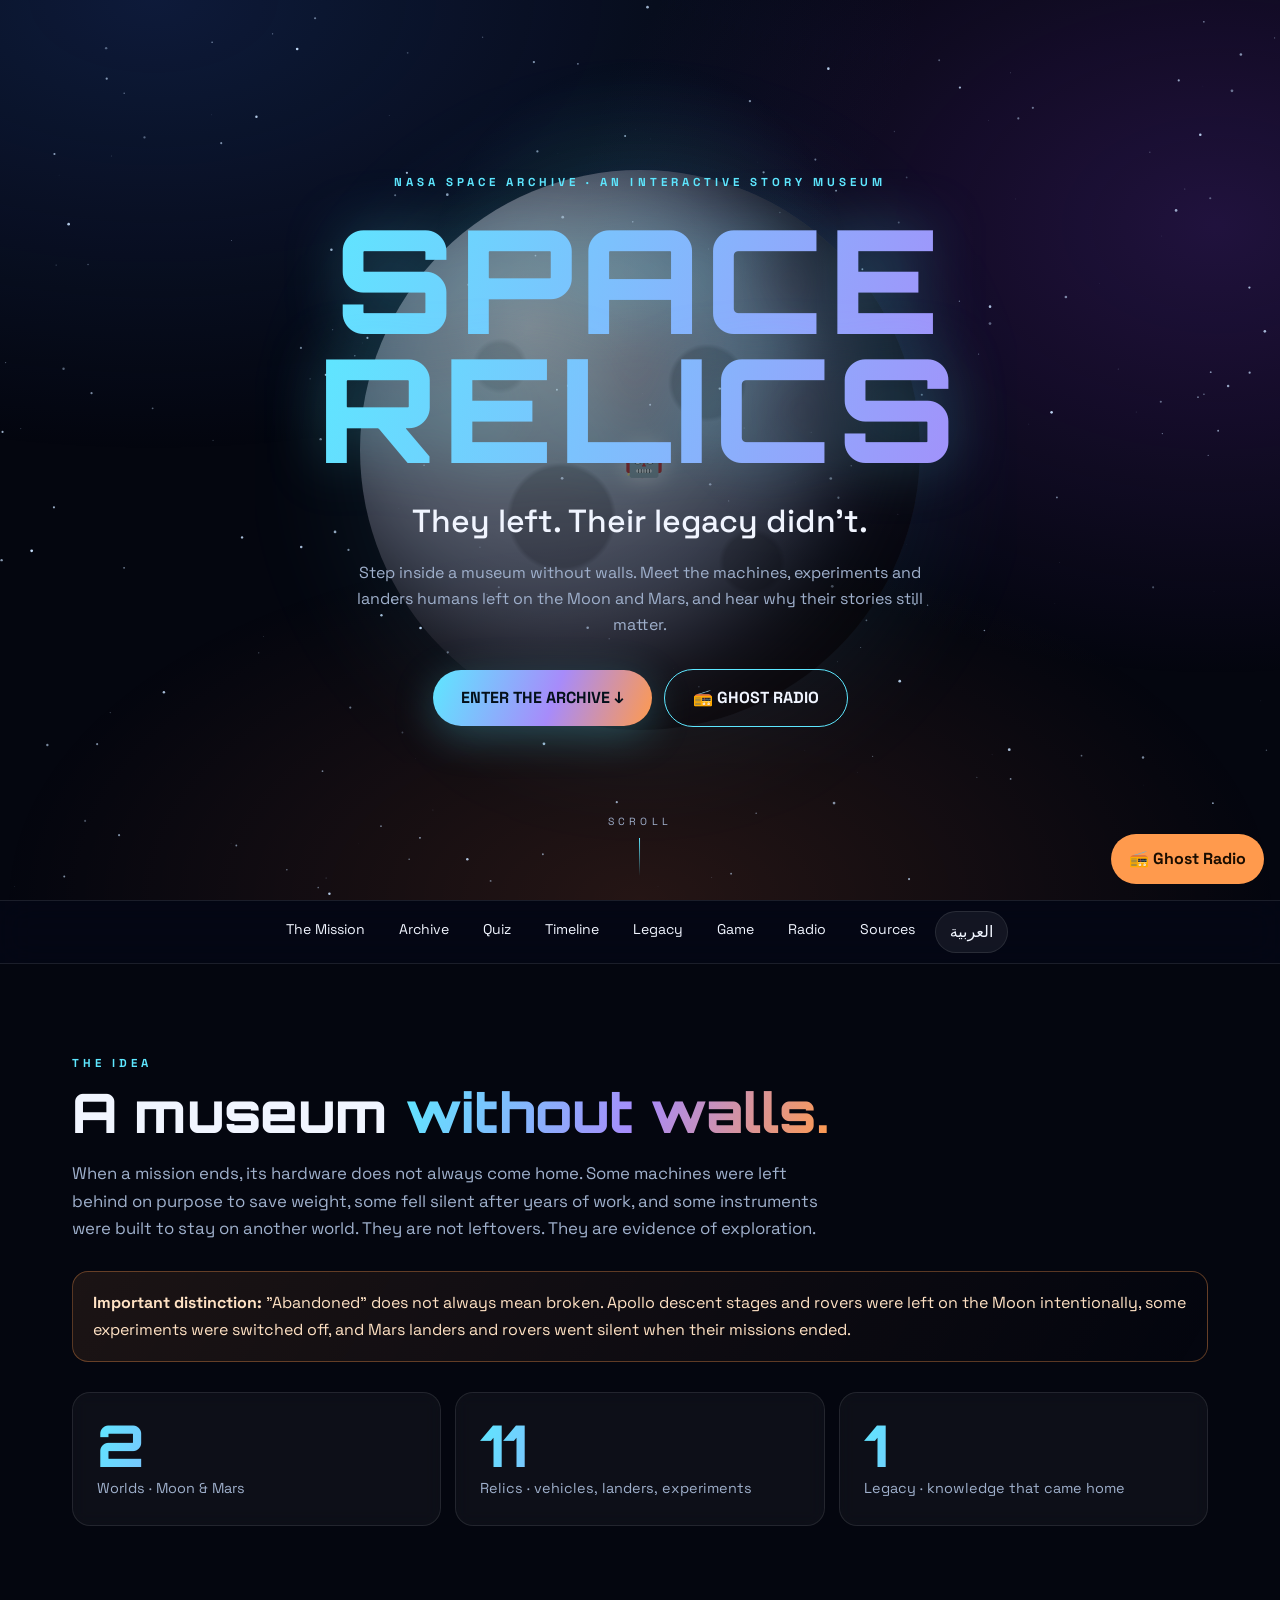
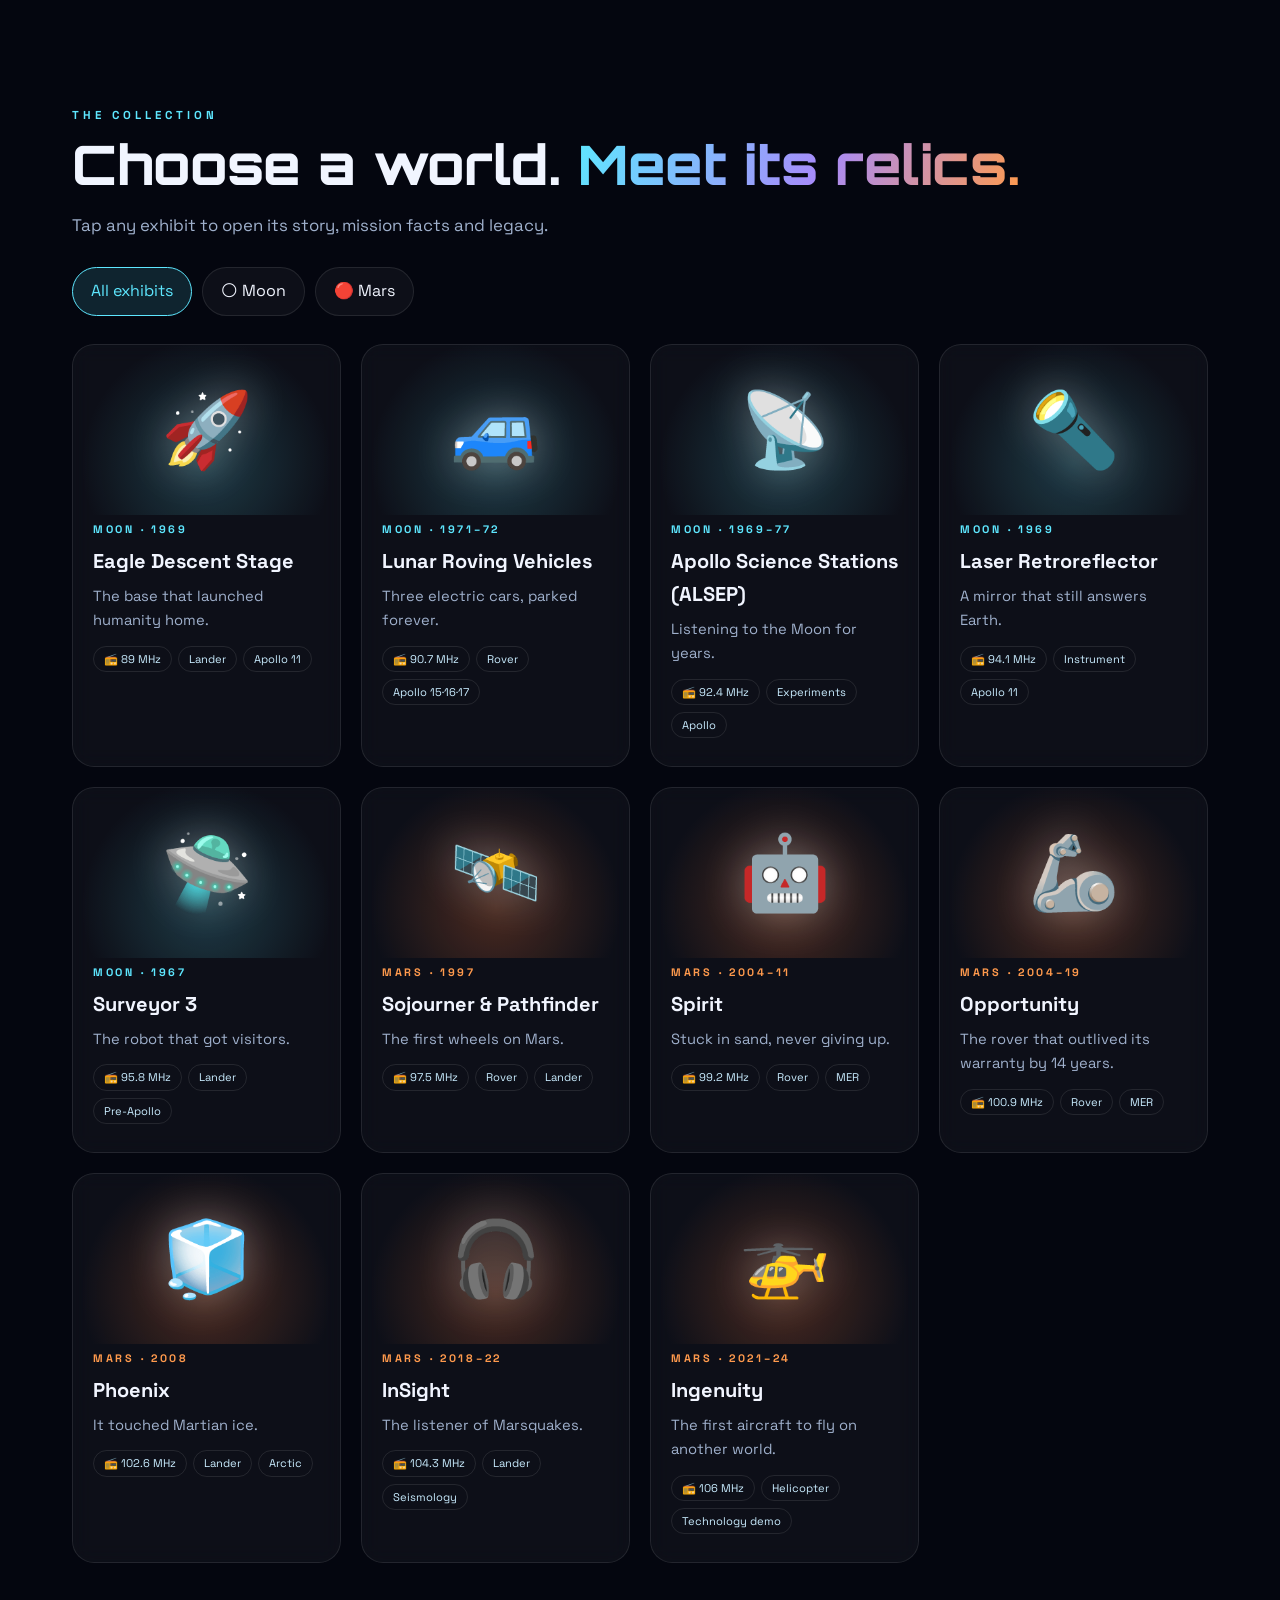
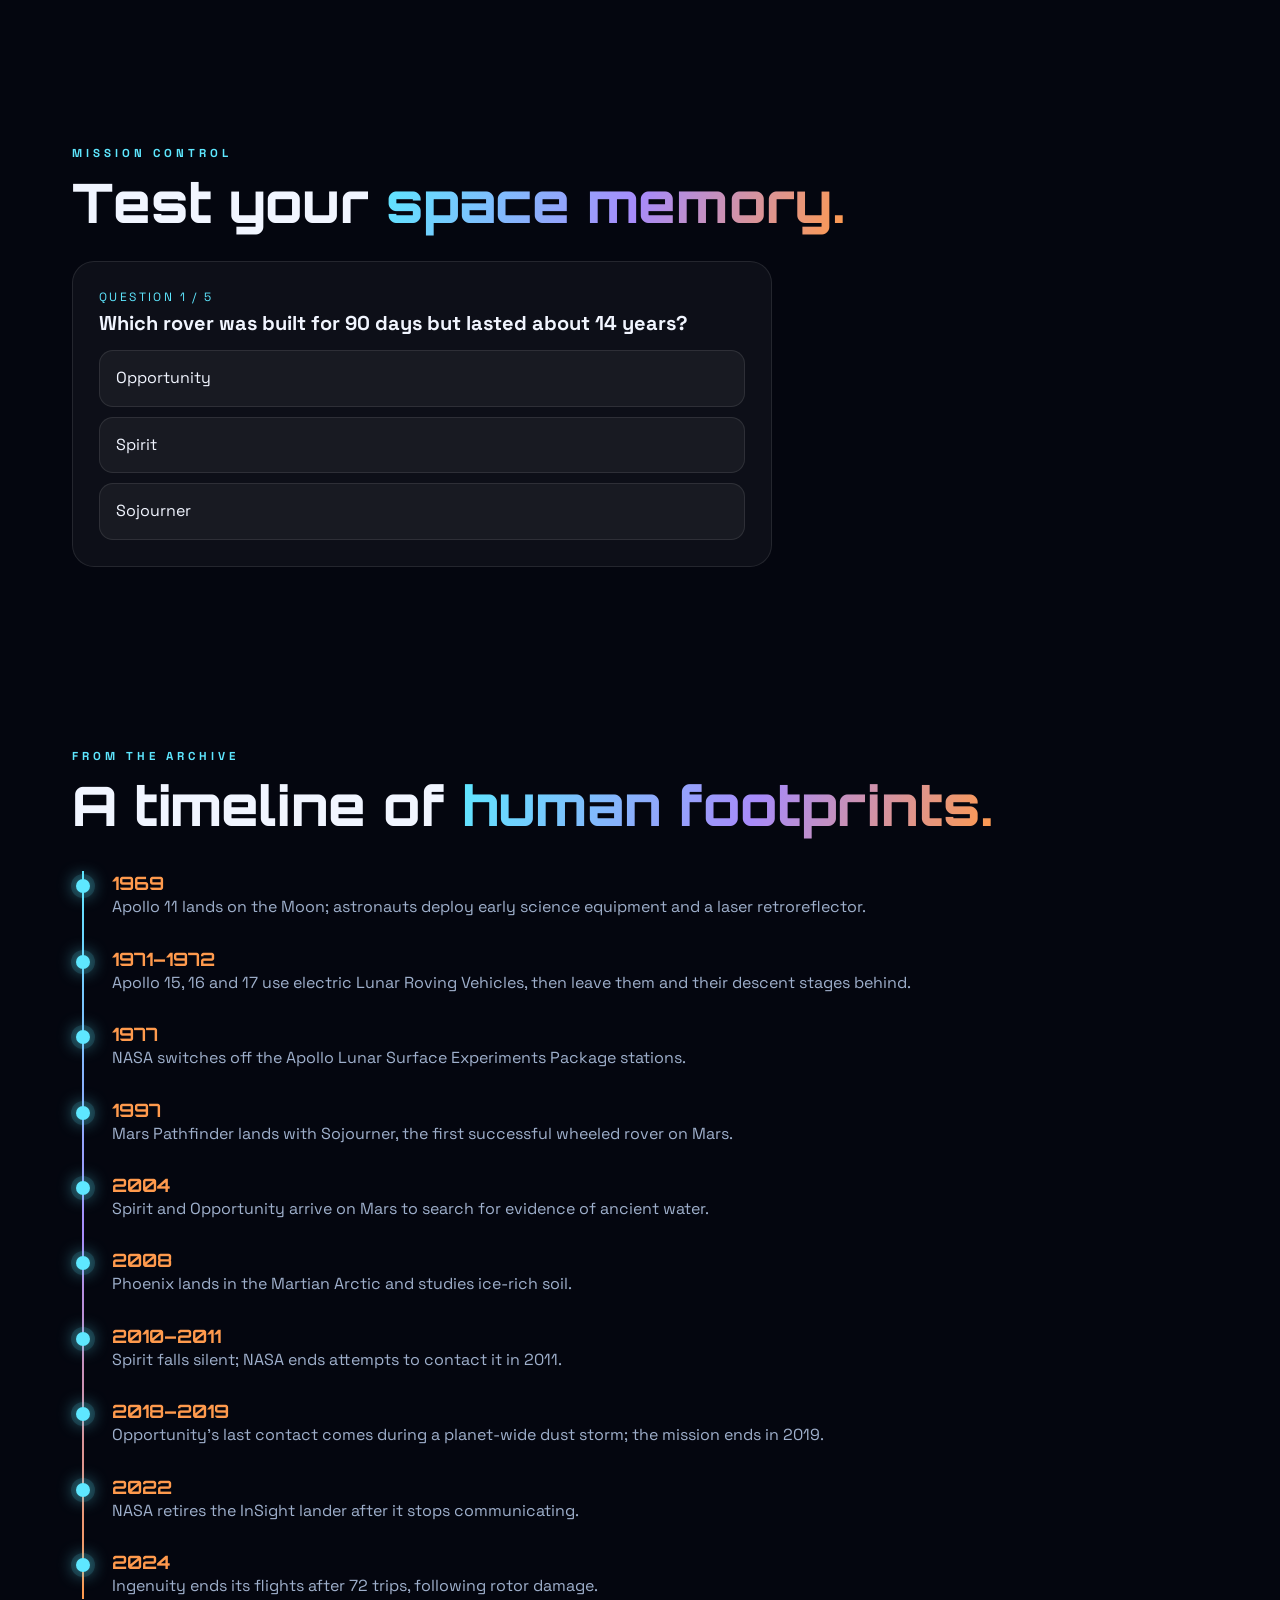
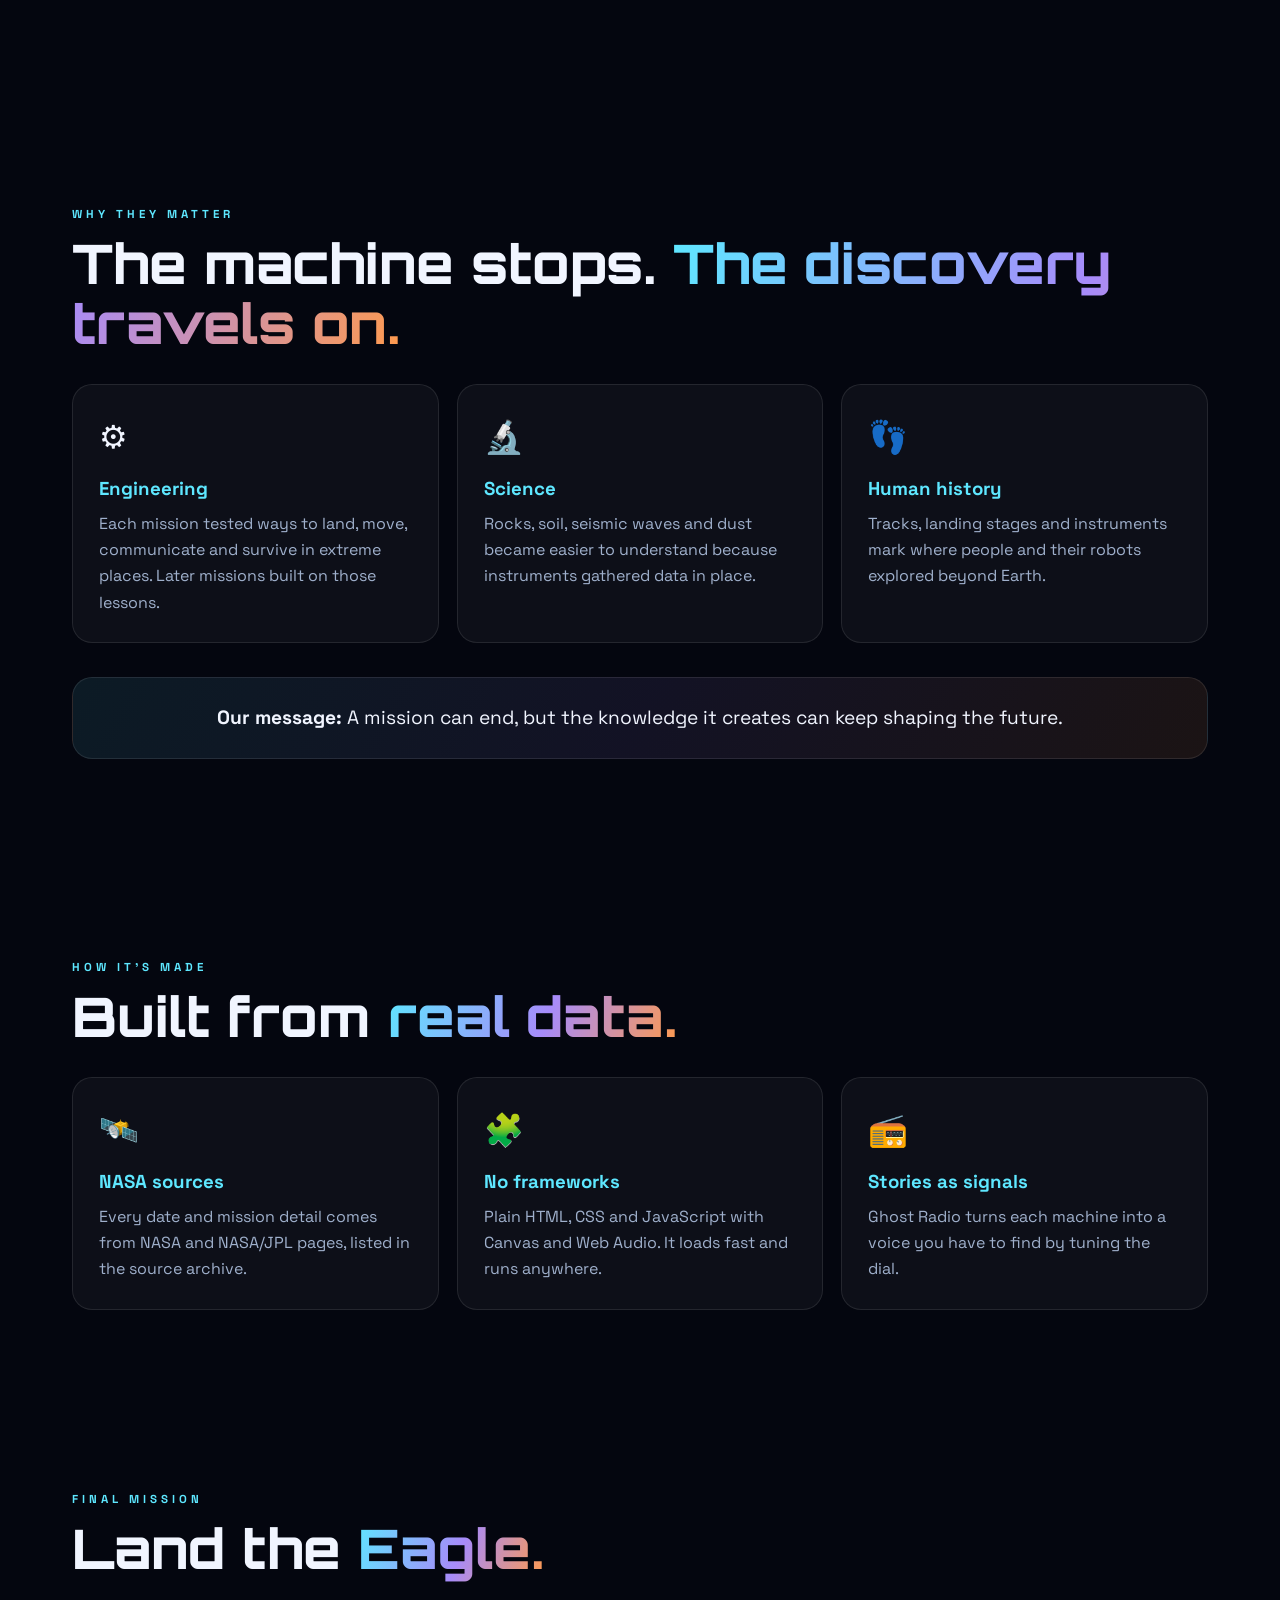
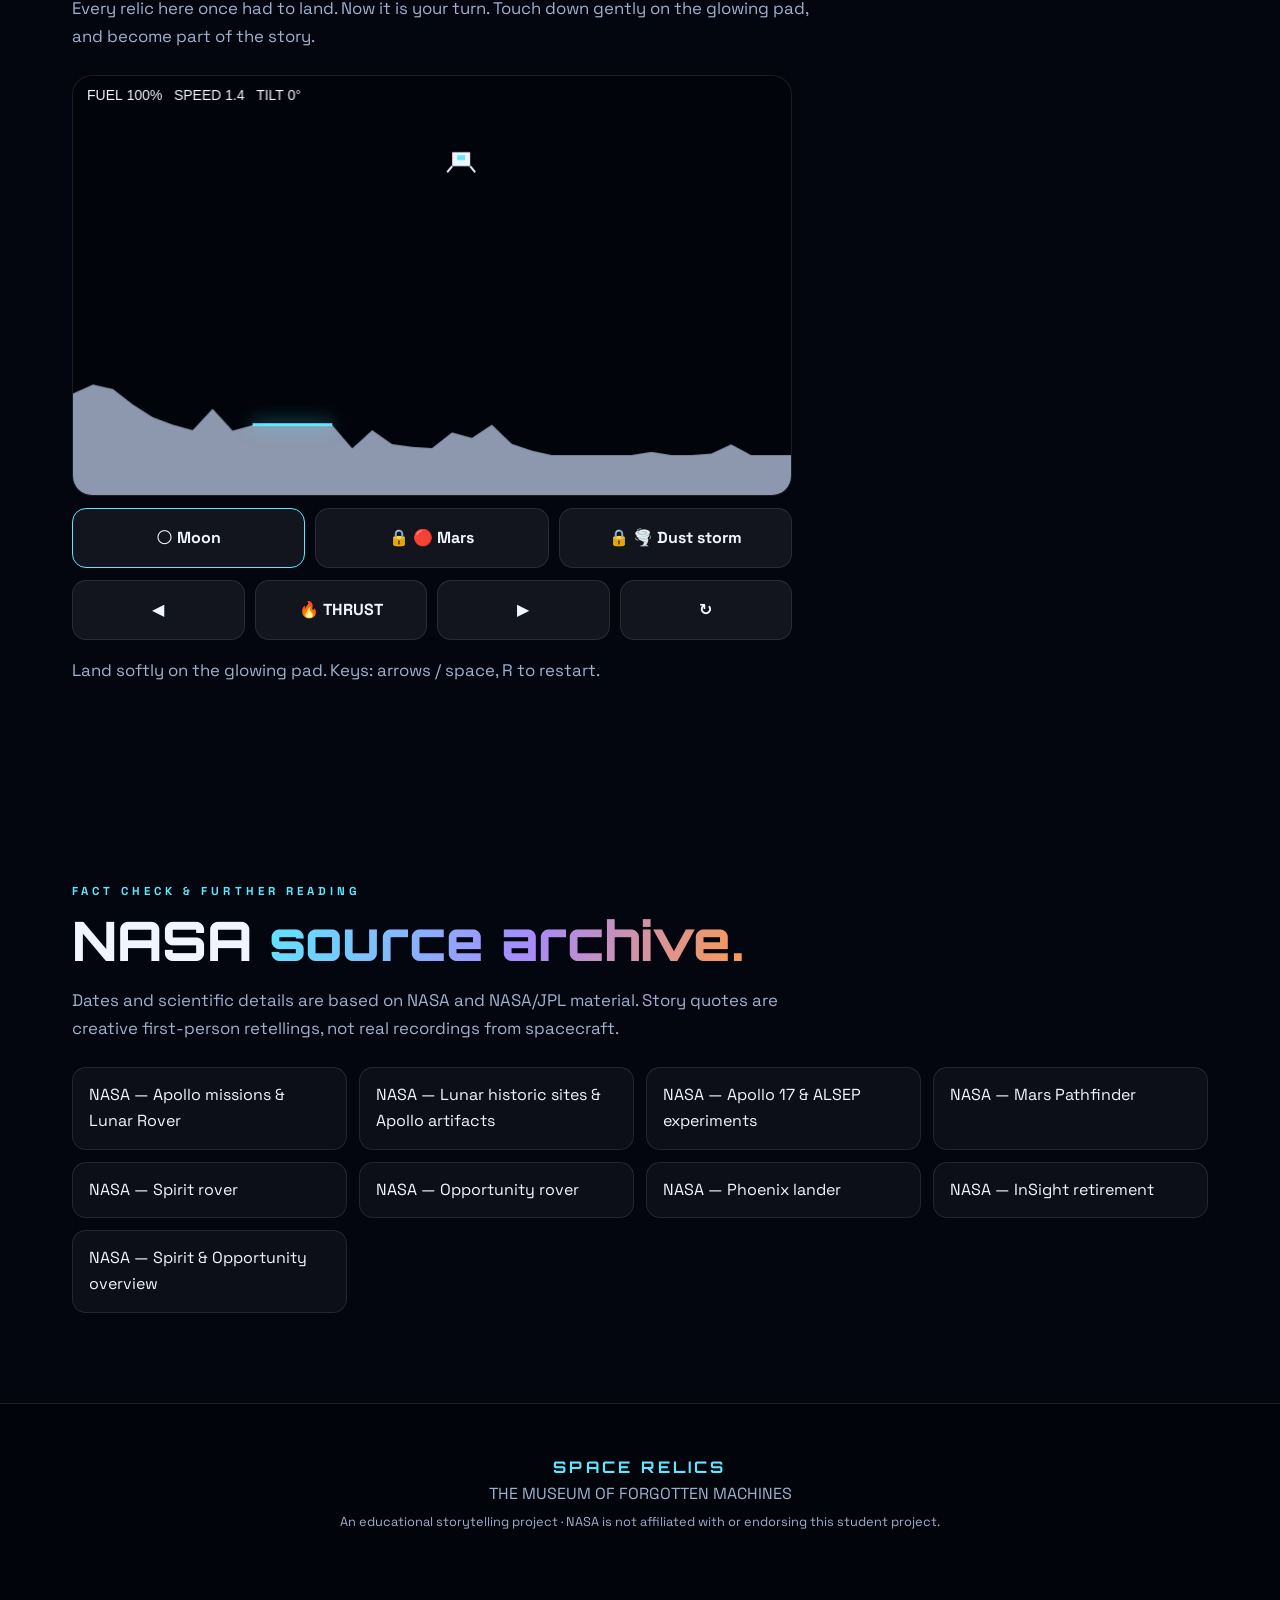
==== commit c5a93465: "index.html" ====
--- a/index.html
+++ b/index.html
@@ -134,5 +134,6 @@
 <script src="relics.js"></script>
 <script src="relics_ar.js"></script>
 <script src="script.js"></script>
+<script src="lander.js"></script>
 </body>
 </html>
--- a/style.css
+++ b/style.css
@@ -1,63 +1,118 @@
-:root{--bg:#070b17;--panel:#101a2e;--panel2:#15233c;--cyan:#78dcff;--gold:#ffc978;--muted:#aab9d0;--white:#f4f7ff;--line:#293b5b}
+:root{--bg:#04060f;--ink:#f1f5ff;--mut:#9fb0cc;--cy:#5ee7ff;--vi:#a78bfa;--or:#ff9a4d;--line:#ffffff18;--glass:#ffffff0a;--g:linear-gradient(110deg,#5ee7ff,#a78bfa 55%,#ff9a4d)}
 *{box-sizing:border-box}
 html{scroll-behavior:smooth}
-body{margin:0;background:radial-gradient(ellipse at 15% 0%,#172b50 0,transparent 38%),radial-gradient(ellipse at 90% 20%,#261b43 0,transparent 30%),var(--bg);color:var(--white);font-family:Arial,Helvetica,sans-serif;line-height:1.6}
-a{color:var(--cyan)}
-button{font:inherit;cursor:pointer}
-header{min-height:90vh;display:flex;align-items:center;justify-content:center;text-align:center;padding:70px 22px;position:relative;overflow:hidden}
-header:before,header:after{content:"";position:absolute;border:1px solid #7895c522;border-radius:50%;width:500px;height:500px;pointer-events:none}
-header:before{left:-260px;top:5%}header:after{right:-260px;bottom:-20%}
-.hero{max-width:900px;position:relative;z-index:1}
-.kicker{letter-spacing:5px;color:var(--cyan);font-size:.8rem;font-weight:bold}
-h1{font-size:clamp(3.2rem,10vw,7.5rem);line-height:.95;letter-spacing:4px;margin:18px 0;color:#d9f6ff;text-shadow:0 0 35px #54cfff55}
-.hero h2{font-size:clamp(1.2rem,3vw,2rem);margin:26px 0 10px}
-.hero p{color:var(--muted);max-width:650px;margin:0 auto 26px}
-.btn{border:1px solid #5bcfff;background:linear-gradient(120deg,#087da8,#2455a4);color:white;padding:12px 20px;border-radius:999px;font-weight:bold;display:inline-block;text-decoration:none;box-shadow:0 8px 28px #087da833}
-.btn.secondary{background:transparent;border-color:var(--line);box-shadow:none}
-nav{position:sticky;top:0;z-index:10;display:flex;gap:10px;justify-content:center;flex-wrap:wrap;padding:12px;background:#080e1deF;backdrop-filter:blur(12px);border-block:1px solid var(--line)}
-nav a{color:var(--white);text-decoration:none;font-size:.9rem;padding:7px 12px;border-radius:30px}
-nav a:hover{background:#1b3151}
-section{max-width:1180px;margin:auto;padding:65px 22px}
-.section-kicker{color:var(--cyan);letter-spacing:3px;font-size:.75rem;font-weight:bold}
-h2.section-title{font-size:clamp(2rem,5vw,3.4rem);line-height:1.1;margin:8px 0 14px}
-.lead{color:var(--muted);max-width:780px}
-.notice{border:1px solid #8b6b3c;background:#241e18;color:#ffe3b5;border-radius:14px;padding:16px 18px;margin:24px 0}
-.stats{display:grid;grid-template-columns:repeat(3,1fr);gap:12px;margin-top:30px}
-.stat{background:#101b30;border:1px solid var(--line);padding:18px;border-radius:14px}
-.stat strong{display:block;font-size:1.7rem;color:var(--cyan)}
-.filters{display:flex;gap:9px;flex-wrap:wrap;margin:25px 0}
-.filter{background:#101b30;border:1px solid var(--line);color:var(--white);border-radius:30px;padding:9px 15px}
-.filter.active,.filter:hover{background:#164a69;border-color:var(--cyan)}
-.grid{display:grid;grid-template-columns:repeat(auto-fit,minmax(255px,1fr));gap:18px}
-.card{background:linear-gradient(160deg,#15233b,#0d1628);border:1px solid var(--line);border-radius:18px;overflow:hidden;display:flex;flex-direction:column;transition:.2s}
-.card:hover{transform:translateY(-4px);border-color:#65cfff88}
-.art{height:165px;display:flex;align-items:center;justify-content:center;font-size:4.8rem;background:radial-gradient(circle at 50% 60%,#31517a,#111b31 68%);position:relative}
-.art small{position:absolute;bottom:10px;left:14px;color:#d4e9ff;font-size:.68rem;letter-spacing:2px}
-.card-body{padding:18px;display:flex;flex-direction:column;flex:1}
-.planet{font-size:.72rem;color:var(--gold);letter-spacing:2px;font-weight:bold}
-.card h3{font-size:1.3rem;margin:7px 0}
-.card p{color:var(--muted);font-size:.92rem;margin:0 0 16px}
-.card button{margin-top:auto;align-self:flex-start}
-.tag{display:inline-block;border:1px solid #355273;border-radius:20px;padding:3px 9px;font-size:.7rem;color:#b9eaff;margin:0 5px 8px 0}
-.timeline{border-left:2px solid #3b80a8;margin:25px 0 0 8px;padding-left:22px}
-.time-item{position:relative;margin:0 0 20px}
-.time-item:before{content:"";position:absolute;left:-29px;top:7px;width:11px;height:11px;border-radius:50%;background:var(--cyan);box-shadow:0 0 12px #78dcff}
-.time-item strong{color:var(--gold)}
-.detail{display:none;background:#0b1426;border:1px solid #3a5b80;border-radius:18px;padding:24px;margin:24px 0;scroll-margin-top:80px}
-.detail.open{display:block}
-.detail h3{font-size:2rem;margin:4px 0}
-.detail-grid{display:grid;grid-template-columns:1.2fr 1fr;gap:24px}
-.quote{font-size:1.1rem;color:#d6efff;border-left:3px solid var(--cyan);padding:12px 16px;background:#12213a;border-radius:0 12px 12px 0}
-.detail h4{color:var(--cyan);margin-bottom:6px}
-.detail p,.detail li{color:#c0cde0}
-.detail ul{padding-left:20px}
-.small{font-size:.8rem;color:var(--muted)}
-.compare{display:grid;grid-template-columns:repeat(auto-fit,minmax(230px,1fr));gap:15px}
-.compare article{background:var(--panel);border:1px solid var(--line);border-radius:15px;padding:18px}
-.compare h3{color:var(--cyan);margin-top:0}
-footer{padding:45px 22px;text-align:center;background:#080d19;border-top:1px solid var(--line);color:var(--muted)}
-footer strong{color:var(--cyan)}
-.source-list{display:grid;grid-template-columns:repeat(auto-fit,minmax(230px,1fr));gap:10px}
-.source-list a{display:block;background:#101b30;border:1px solid var(--line);padding:12px;border-radius:10px;text-decoration:none}
-.source-list a:hover{border-color:var(--cyan)}
-@media(max-width:700px){.stats{grid-template-columns:1fr}.detail-grid{grid-template-columns:1fr}header{min-height:75vh}section{padding:48px 17px}}
+body{margin:0;background:var(--bg);color:var(--ink);font-family:"Space Grotesk",system-ui,sans-serif;line-height:1.65;overflow-x:hidden}
+body:before{content:"";position:fixed;inset:0;z-index:-1;background:radial-gradient(60vw 50vh at 12% 0,#1d3a7a66,transparent),radial-gradient(50vw 50vh at 95% 25%,#5b2a9a55,transparent),radial-gradient(50vw 40vh at 50% 100%,#ff7a3a22,transparent)}
+#stars{position:fixed;inset:0;z-index:-1;width:100%;height:100%}
+#bar{position:fixed;top:0;left:0;height:3px;width:0;background:var(--g);z-index:60;box-shadow:0 0 14px var(--cy)}
+a{color:var(--cy)}button{font:inherit;cursor:pointer}
+.radio{position:fixed;right:16px;bottom:16px;z-index:50;padding:12px 18px;border-radius:99px;background:var(--or);color:#1a0d00;font-weight:700;text-decoration:none;box-shadow:0 0 0 0 #ff9a4d88;animation:pulse 2.4s infinite}
+.radio span{display:inline-block;animation:wob 1.6s ease-in-out infinite}
+@keyframes pulse{70%{box-shadow:0 0 0 16px #ff9a4d00}}
+@keyframes wob{50%{transform:rotate(-14deg)}}
+header{min-height:100vh;display:flex;align-items:center;justify-content:center;text-align:center;padding:90px 22px;position:relative}
+.hero{max-width:900px}
+.kicker,.kick{letter-spacing:.35em;font-size:.72rem;font-weight:700;color:var(--cy)}
+h1{font:800 clamp(3.4rem,13vw,9rem)/.9 Orbitron,sans-serif;letter-spacing:.04em;margin:22px 0}
+h1 span{display:block;background:var(--g);-webkit-background-clip:text;background-clip:text;color:transparent;background-size:200% 100%;animation:sh 7s linear infinite;filter:drop-shadow(0 0 28px #5ee7ff44)}
+h1 span+span{animation-delay:-3s}
+@keyframes sh{to{background-position:-200% 0}}
+.hero h2{font-size:clamp(1.2rem,3vw,2rem);font-weight:500;margin:0 0 12px}
+.hero p{color:var(--mut);max-width:620px;margin:0 auto 30px}
+.btn{display:inline-block;padding:15px 28px;border-radius:99px;font-weight:700;color:#04101a;background:var(--g);text-decoration:none;box-shadow:0 10px 40px #5ee7ff44;transition:.25s}
+.btn:hover{transform:translateY(-3px) scale(1.03)}.btn b{display:inline-block;animation:bob 1.4s infinite}
+@keyframes bob{50%{transform:translateY(4px)}}
+.scroll{position:absolute;bottom:24px;left:50%;translate:-50% 0;font-size:.65rem;letter-spacing:.4em;color:var(--mut)}
+.scroll:after{content:"";display:block;width:1px;height:38px;margin:8px auto 0;background:linear-gradient(var(--cy),transparent)}
+nav{position:sticky;top:0;z-index:40;display:flex;gap:6px;justify-content:center;flex-wrap:wrap;padding:10px;background:#050816bb;backdrop-filter:blur(16px);border-block:1px solid var(--line)}
+nav a{color:var(--ink);text-decoration:none;font-size:.88rem;padding:7px 14px;border-radius:99px;transition:.2s}
+nav a:hover{background:#ffffff14;color:var(--cy)}
+section{max-width:1180px;margin:auto;padding:90px 22px}
+.rv{opacity:0;translate:0 40px;transition:opacity .9s,translate .9s}.rv.in{opacity:1;translate:0 0}
+.title{font:800 clamp(1.9rem,5vw,3.4rem)/1.1 Orbitron,sans-serif;margin:10px 0 16px}
+.title em{font-style:normal;background:var(--g);-webkit-background-clip:text;background-clip:text;color:transparent}
+.lead{color:var(--mut);max-width:760px;font-size:1.05rem}
+.notice{margin:28px 0;padding:18px 20px;border-radius:16px;border:1px solid #ff9a4d55;background:linear-gradient(120deg,#ff9a4d18,transparent);color:#ffe2c4}
+.stats{display:grid;grid-template-columns:repeat(3,1fr);gap:14px;margin-top:30px}
+.stat{padding:24px;border-radius:18px;background:var(--glass);border:1px solid var(--line);backdrop-filter:blur(8px)}
+.stat b{display:block;font:800 clamp(2.2rem,6vw,3.6rem)/1 Orbitron,sans-serif;background:var(--g);-webkit-background-clip:text;background-clip:text;color:transparent}
+.stat span{color:var(--mut);font-size:.9rem}
+.filters{display:flex;gap:10px;flex-wrap:wrap;margin:28px 0}
+.filter{padding:10px 18px;border-radius:99px;color:var(--ink);background:var(--glass);border:1px solid var(--line);transition:.2s}
+.filter:hover,.filter.active{background:#5ee7ff22;border-color:var(--cy);color:var(--cy)}
+.grid{display:grid;grid-template-columns:repeat(auto-fill,minmax(260px,1fr));gap:20px;perspective:900px}
+.card{position:relative;border-radius:22px;overflow:hidden;background:var(--glass);border:1px solid var(--line);backdrop-filter:blur(10px);transition:transform .15s,border-color .3s,box-shadow .3s;cursor:pointer;animation:pop .6s both}
+@keyframes pop{from{opacity:0;transform:translateY(30px) scale(.96)}}
+.card:hover{border-color:var(--cy);box-shadow:0 20px 60px #5ee7ff22}
+.card.Mars:hover{border-color:var(--or);box-shadow:0 20px 60px #ff9a4d22}
+.art{height:170px;display:grid;place-items:center;font-size:4.6rem;background:radial-gradient(circle at 50% 70%,#5ee7ff33,transparent 70%)}
+.Mars .art{background:radial-gradient(circle at 50% 70%,#ff7a3a40,transparent 70%)}
+.art i{font-style:normal;filter:drop-shadow(0 0 22px #ffffff55);transition:.4s}.card:hover .art i{transform:scale(1.18) rotate(-6deg)}
+.cb{padding:6px 20px 22px}
+.pl{font-size:.68rem;letter-spacing:.25em;font-weight:700;color:var(--cy)}.Mars .pl{color:var(--or)}
+.card h3{margin:6px 0;font-size:1.25rem}.card p{margin:0 0 12px;color:var(--mut);font-size:.92rem}
+.tag{display:inline-block;padding:3px 10px;margin:0 6px 6px 0;border:1px solid var(--line);border-radius:99px;font-size:.7rem;color:#c9ecff}
+dialog{width:min(880px,94vw);max-height:90vh;overflow:auto;padding:0;border:1px solid #ffffff2a;border-radius:26px;color:var(--ink);background:#0a1020f2;backdrop-filter:blur(20px);box-shadow:0 40px 120px #000}
+dialog::backdrop{background:#02040acc;backdrop-filter:blur(6px)}
+dialog[open]{animation:pop .4s}
+.dh{padding:34px 30px 10px;background:radial-gradient(circle at 80% 0,#5ee7ff22,transparent 60%)}
+.dh h3{font:800 clamp(1.6rem,4vw,2.4rem)/1.15 Orbitron,sans-serif;margin:8px 0}
+.db{padding:0 30px 30px;display:grid;grid-template-columns:1.2fr 1fr;gap:26px}
+.q{font-size:1.15rem;padding:16px 20px;border-radius:0 16px 16px 0;border-left:3px solid var(--cy);background:#5ee7ff10;color:#dff6ff}
+.db h4{color:var(--cy);margin:0 0 8px;letter-spacing:.15em;font-size:.75rem}
+.db li{color:#c5d2e6;margin-bottom:8px}.db p{color:#c5d2e6}.db ul{padding-left:18px;margin:0}
+.x{position:sticky;top:14px;float:right;margin:14px 14px 0 0;width:40px;height:40px;border-radius:50%;border:1px solid var(--line);background:#ffffff14;color:var(--ink);font-size:1.1rem;z-index:2}
+.x:hover{background:var(--or);color:#000}
+.timeline{margin:36px 0 0 10px;padding-left:28px;border-left:2px solid transparent;border-image:linear-gradient(var(--cy),var(--vi),var(--or)) 1}
+.ti{position:relative;margin-bottom:26px;color:var(--mut);opacity:0;translate:-20px 0;transition:.7s}.ti.in{opacity:1;translate:0 0}
+.ti:before{content:"";position:absolute;left:-36px;top:8px;width:14px;height:14px;border-radius:50%;background:var(--cy);box-shadow:0 0 0 5px #5ee7ff22,0 0 18px var(--cy)}
+.ti strong{display:block;font:700 1.15rem Orbitron,sans-serif;color:var(--or)}
+.compare{display:grid;grid-template-columns:repeat(auto-fit,minmax(240px,1fr));gap:18px;margin-top:30px}
+.compare article{padding:26px;border-radius:20px;background:var(--glass);border:1px solid var(--line);transition:.3s}
+.compare article:hover{transform:translateY(-6px);border-color:var(--vi)}
+.compare i{font-style:normal;font-size:2rem}.compare h3{margin:10px 0 6px;color:var(--cy)}.compare p{margin:0;color:var(--mut)}
+.msg{margin-top:34px;padding:24px;border-radius:20px;text-align:center;font-size:1.2rem;background:linear-gradient(120deg,#5ee7ff18,#a78bfa18,#ff9a4d18);border:1px solid var(--line)}
+.source-list{display:grid;grid-template-columns:repeat(auto-fit,minmax(240px,1fr));gap:12px;margin-top:24px}
+.source-list a{padding:14px 16px;border-radius:14px;text-decoration:none;color:var(--ink);background:var(--glass);border:1px solid var(--line);transition:.2s}
+.source-list a:hover{border-color:var(--cy);color:var(--cy);transform:translateX(4px)}
+footer{padding:50px 22px 90px;text-align:center;color:var(--mut);border-top:1px solid var(--line);background:#02040a99}
+footer strong{font-family:Orbitron,sans-serif;letter-spacing:.2em;color:var(--cy)}footer span{font-size:.8rem}
+@media(max-width:700px){.stats{grid-template-columns:1fr}.db{grid-template-columns:1fr}section{padding:64px 18px}}
+@media(prefers-reduced-motion:reduce){*{animation:none!important;transition:none!important}.rv,.ti{opacity:1;translate:0 0}}
+
+#glow{position:fixed;width:460px;height:460px;border-radius:50%;pointer-events:none;z-index:-1;left:50%;top:30%;translate:-50% -50%;background:radial-gradient(#5ee7ff1f,transparent 65%)}
+header{overflow:hidden}.hero{position:relative;z-index:1}
+.planet{position:absolute;left:50%;top:50%;translate:-50% -50%;width:min(76vw,560px);aspect-ratio:1;border-radius:50%;opacity:.5;animation:fl 9s ease-in-out infinite;background:radial-gradient(circle at 30% 28%,#f4f6fb,#98a2b8 36%,#3b4358 68%,#0e1120);box-shadow:0 0 140px #5ee7ff33,inset -70px -45px 100px #000d}
+.planet:before{content:"";position:absolute;inset:0;border-radius:50%;background:radial-gradient(circle at 62% 38%,#0003 0 7%,transparent 8%),radial-gradient(circle at 36% 62%,#0003 0 10%,transparent 11%),radial-gradient(circle at 70% 70%,#0003 0 5%,transparent 6%),radial-gradient(circle at 25% 35%,#0002 0 4%,transparent 5%)}
+@keyframes fl{50%{translate:-50% -53%}}
+.planet i{position:absolute;left:50%;top:50%;font-style:normal;font-size:2rem;margin:-1rem;animation:orb 16s linear infinite;filter:drop-shadow(0 0 12px #fff8)}
+.planet i:nth-child(2){animation-duration:23s;animation-direction:reverse}.planet i:nth-child(3){animation-duration:30s;animation-delay:-9s}
+@keyframes orb{from{transform:rotate(0) translateX(min(44vw,350px)) rotate(0)}to{transform:rotate(360deg) translateX(min(44vw,350px)) rotate(-360deg)}}
+.ss{position:fixed;width:130px;height:2px;pointer-events:none;z-index:-1;background:linear-gradient(90deg,transparent,#fff);rotate:25deg;animation:ssh 1.2s ease-out forwards}
+@keyframes ssh{from{transform:translateX(0);opacity:1}to{transform:translateX(420px) translateY(60px);opacity:0}}
+.nb{padding:9px 16px;border-radius:99px;border:1px solid var(--line);background:#ffffff10;color:var(--ink);margin-top:12px}.nb:hover{border-color:var(--cy);color:var(--cy)}
+.pn{display:flex;justify-content:space-between;padding:0 30px 26px}.pn .nb{margin:0}
+.qz{max-width:700px;margin-top:28px;padding:26px;border-radius:22px;background:var(--glass);border:1px solid var(--line)}
+.qz h3{margin:0 0 6px;font-size:1.25rem}.qz .pr{color:var(--cy);font-size:.75rem;letter-spacing:.2em}
+.qz .op{display:block;width:100%;text-align:left;margin-top:10px;padding:14px 16px;border-radius:14px;color:var(--ink);background:#ffffff0c;border:1px solid var(--line);transition:.2s}
+.qz .op:hover{border-color:var(--cy)}.qz .op.ok{background:#3ddc9755;border-color:#3ddc97}.qz .op.no{background:#ff4d6d44;border-color:#ff4d6d}
+.qz .big{font:800 3rem Orbitron,sans-serif;background:var(--g);-webkit-background-clip:text;background-clip:text;color:transparent}
+
+.btn.ghost{background:transparent;color:var(--ink);border:1px solid var(--cy);box-shadow:none;margin-left:8px}
+.gw canvas{width:100%;max-width:720px;display:block;margin-top:24px;border-radius:20px;border:1px solid var(--line);background:#02040a99;touch-action:none}
+.gc{display:flex;gap:10px;max-width:720px;margin:12px 0}
+.gc button{flex:1;padding:16px;border-radius:14px;border:1px solid var(--line);background:#ffffff10;color:var(--ink);font-weight:700;user-select:none;touch-action:none}
+.gc button:active{background:var(--or);color:#000}
+
+[lang=ar] body,[lang=ar] button{font-family:"Tajawal","Space Grotesk",system-ui,sans-serif}
+[lang=ar] .title,[lang=ar] .stat b,[lang=ar] #tx h2,[lang=ar] #fr{font-family:"Tajawal",sans-serif;letter-spacing:0}
+[dir=rtl] .q,[dir=rtl] #tx .q{border-left:0;border-right:3px solid var(--cy);border-radius:12px 0 0 12px}
+[dir=rtl] .timeline{margin:36px 10px 0 0;padding:0 28px 0 0;border-left:0;border-right:2px solid var(--cy);border-image:none}
+[dir=rtl] .ti:before{left:auto;right:-36px}[dir=rtl] .ti{translate:20px 0}[dir=rtl] .ti.in{translate:0 0}
+[dir=rtl] .db ul{padding:0 18px 0 0}[dir=rtl] .x{float:left;margin:14px 0 0 14px}[dir=rtl] .radio{right:auto;left:16px}
+[dir=rtl] .qz .op{text-align:right}[dir=rtl] .btn.ghost{margin:0 8px 0 0}[dir=rtl] .gc,[dir=rtl] .pn,[dir=rtl] .row{direction:ltr}
+.lgb{border-radius:99px!important;padding:7px 14px!important}
+
+.art{position:relative;overflow:hidden}.art img{position:absolute;inset:0;width:100%;height:100%;object-fit:cover;transition:transform .5s}.art img+i{display:none}.card:hover .art img{transform:scale(1.08)}
+.art:has(img):after{content:"";position:absolute;inset:0;background:linear-gradient(transparent 55%,#04060fcc)}
+.fg{margin:14px 0 0}.fg img{width:100%;max-height:280px;object-fit:cover;border-radius:16px;display:block}.fg figcaption{font-size:.74rem;color:var(--mut);margin-top:6px}
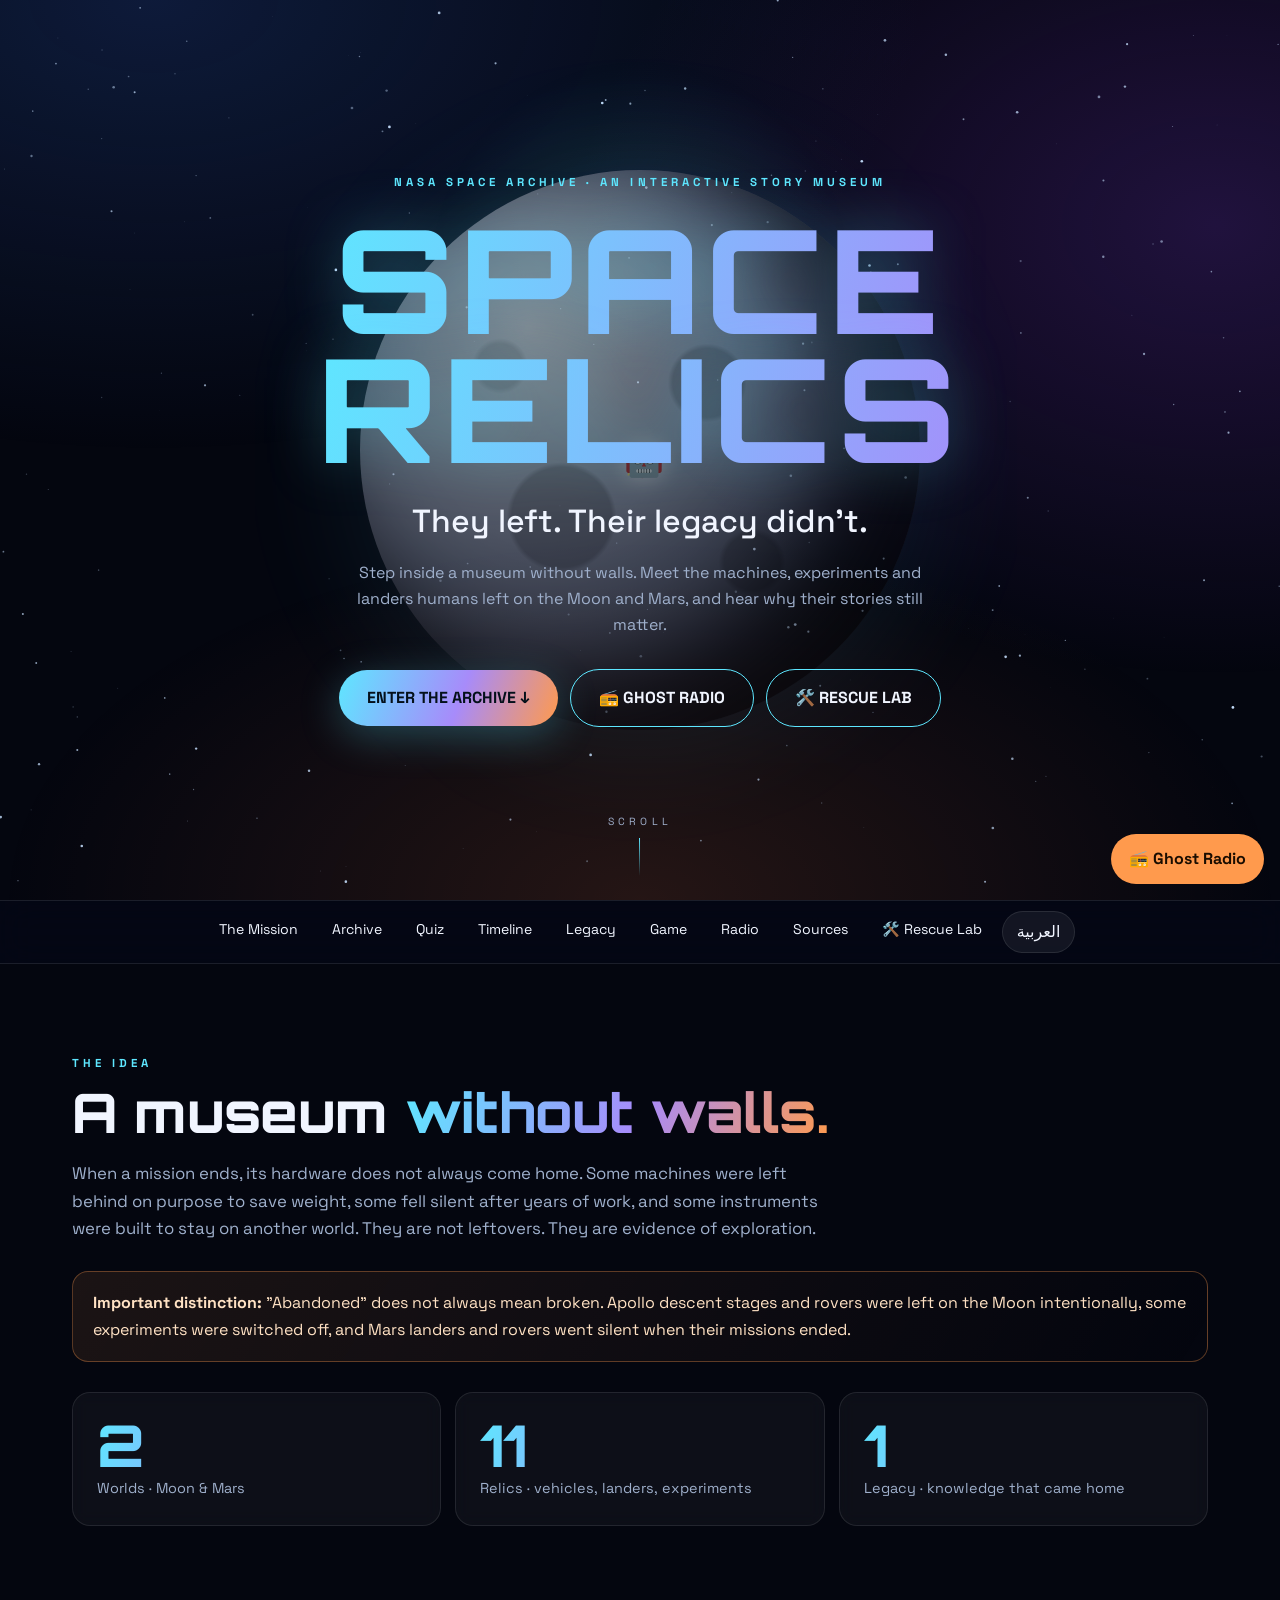
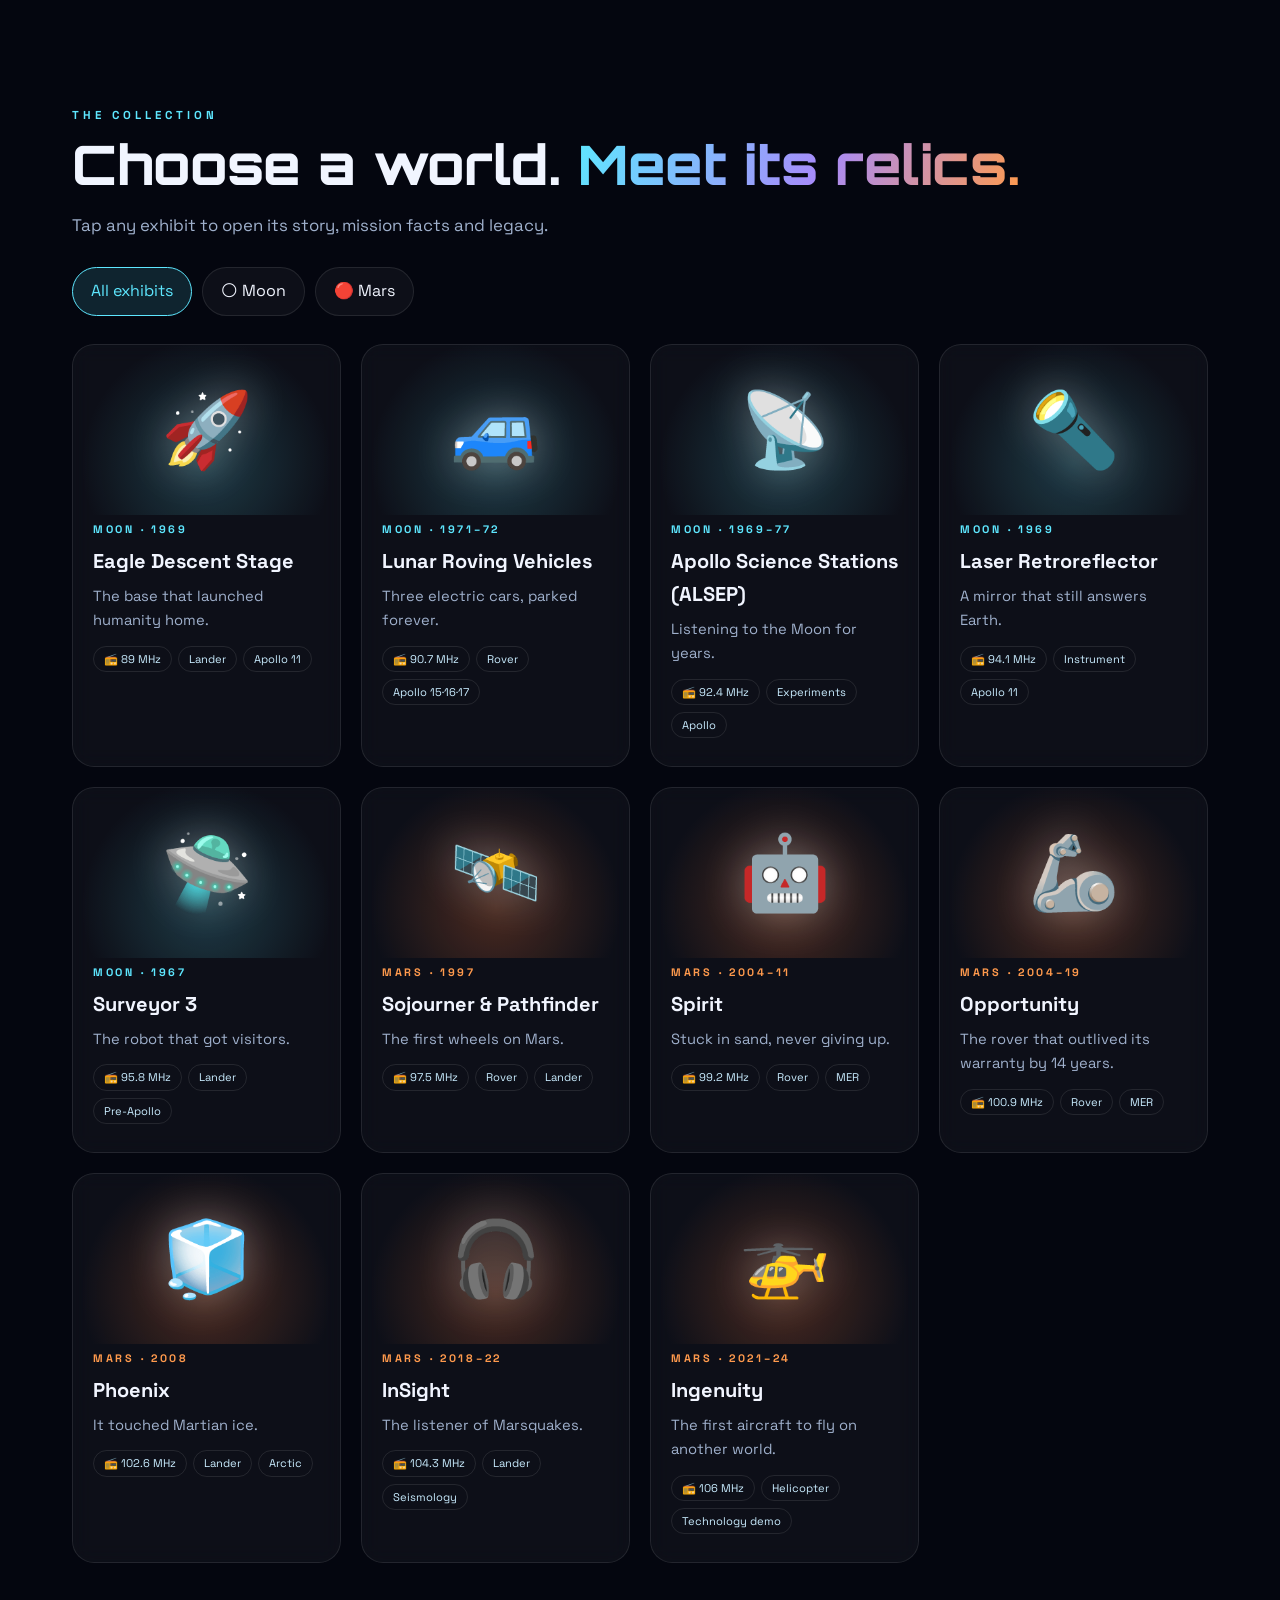
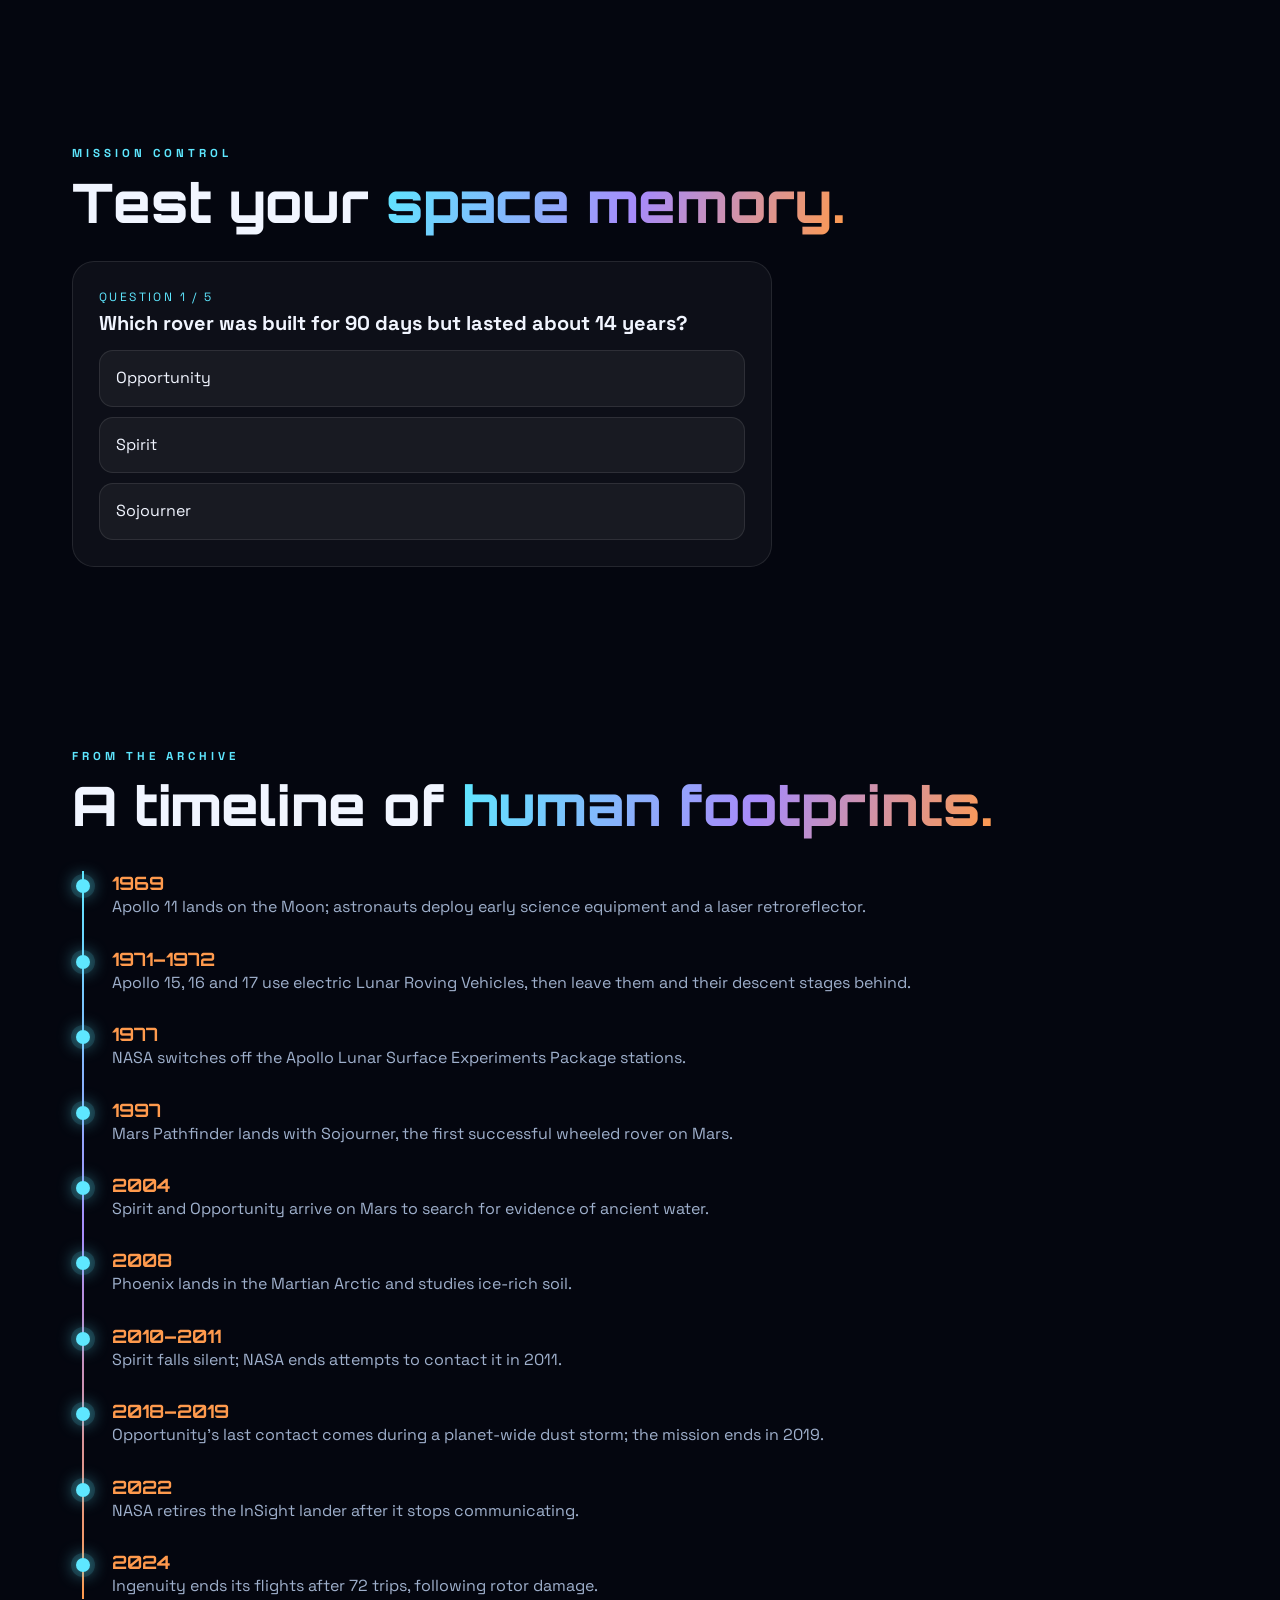
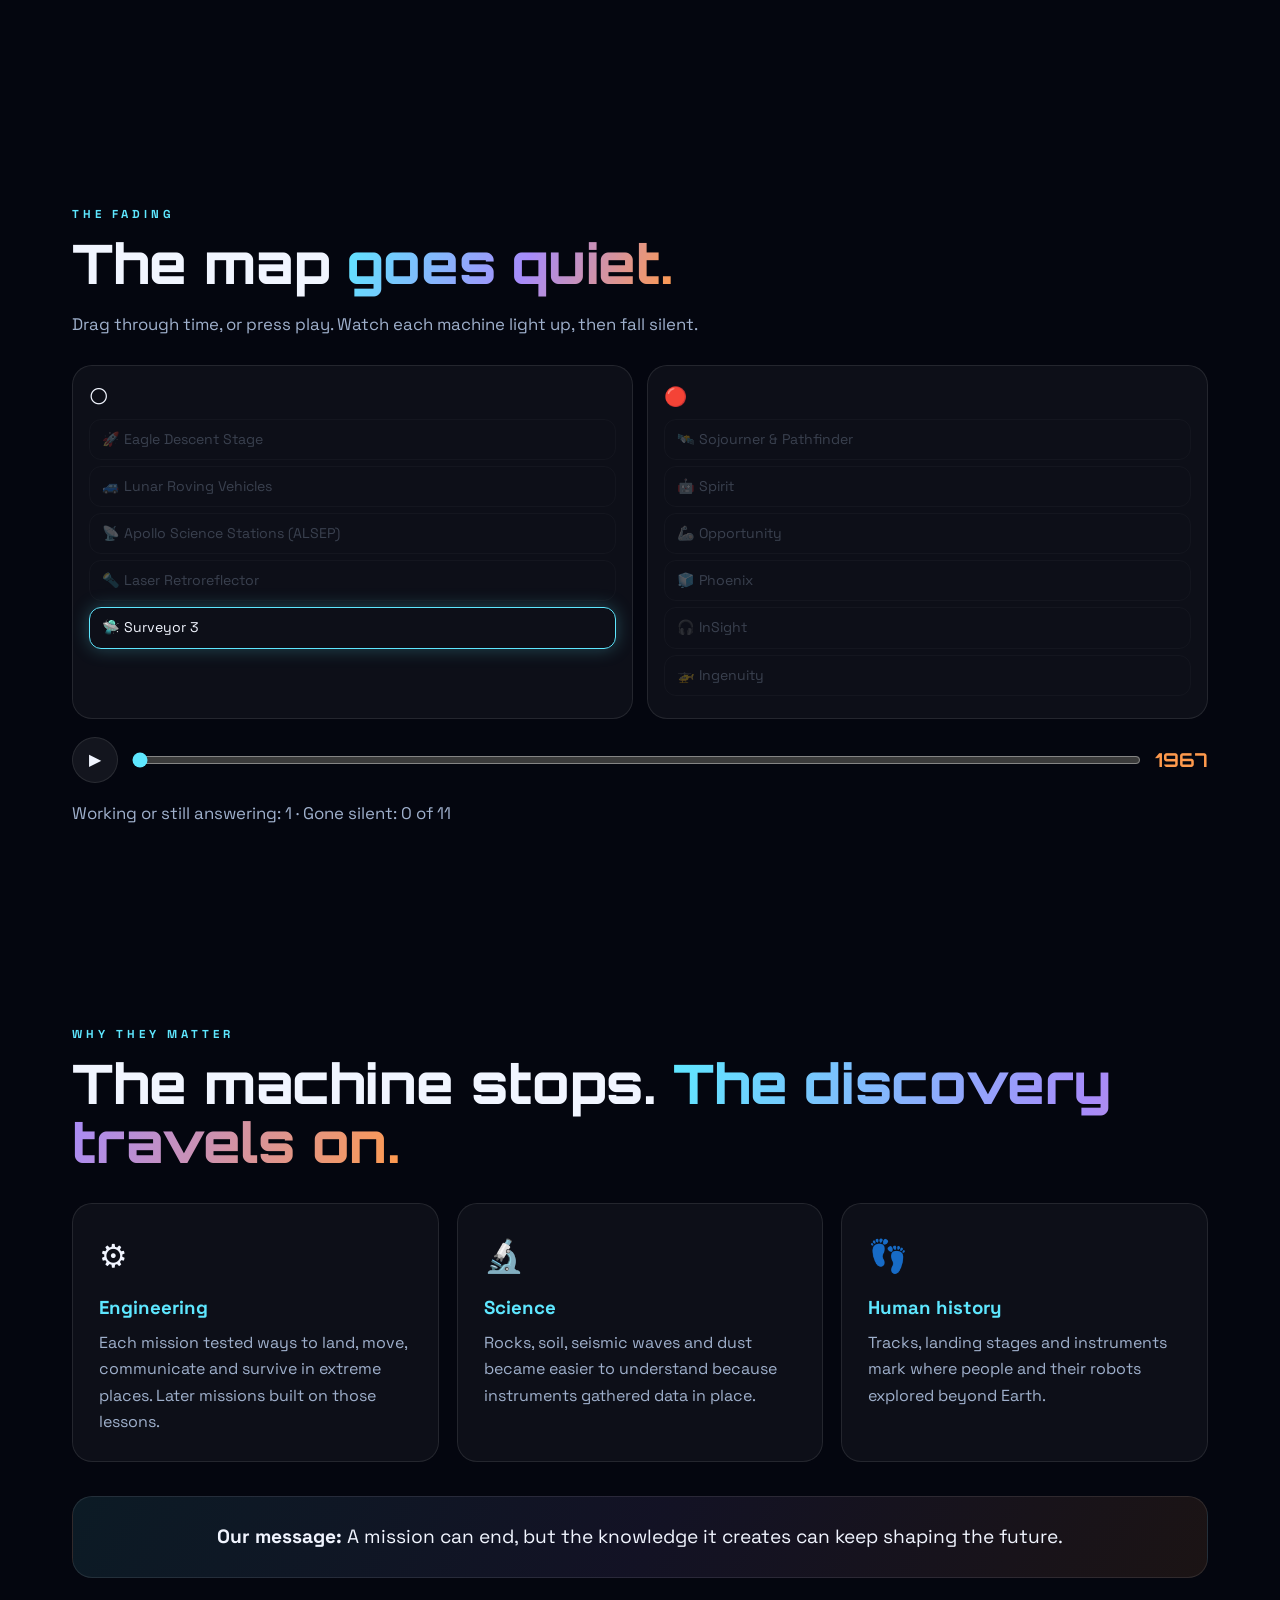
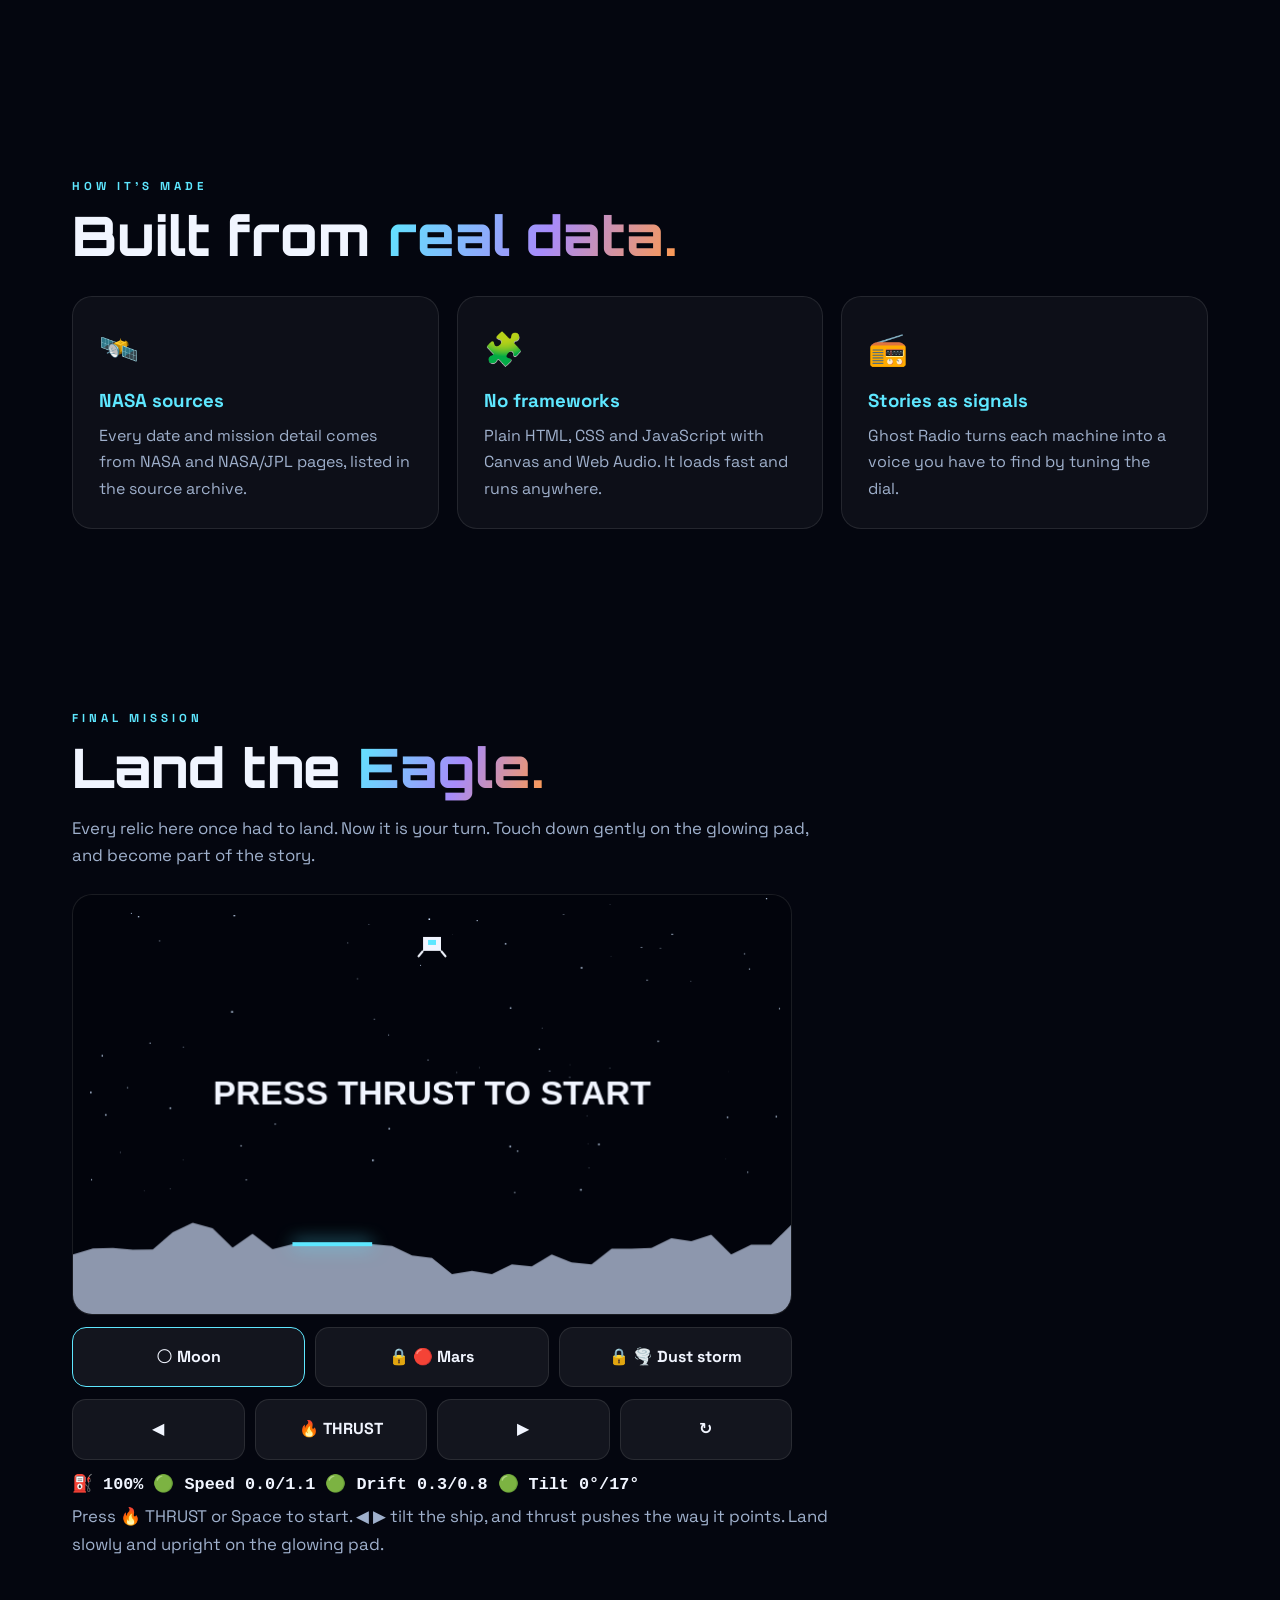
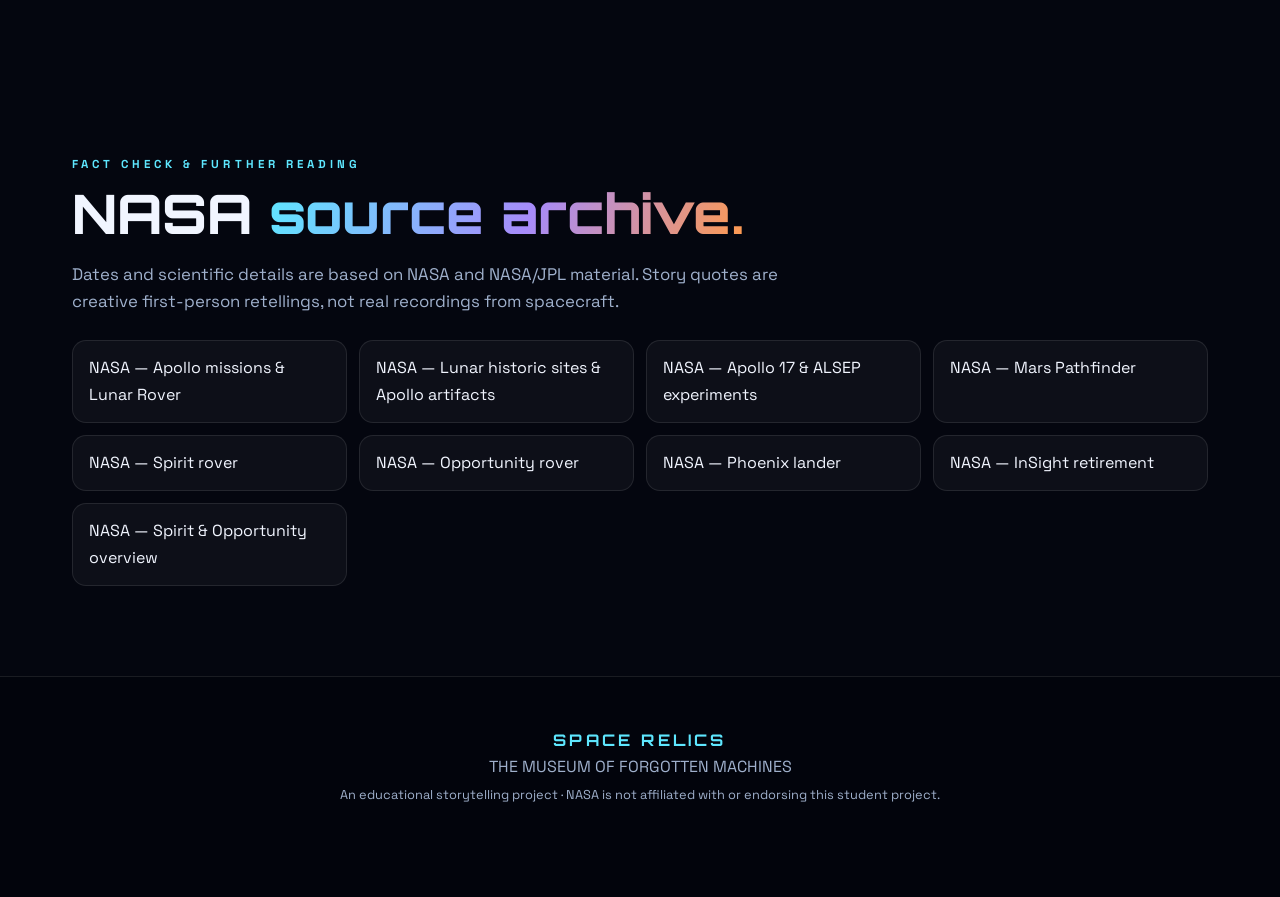
==== commit d86ad8e6: "index.html" ====
--- a/index.html
+++ b/index.html
@@ -10,6 +10,16 @@
 <link rel="preconnect" href="https://fonts.googleapis.com">
 <link rel="stylesheet" href="https://fonts.googleapis.com/css2?family=Orbitron:wght@600;800&family=Space+Grotesk:wght@400;500;700&family=Tajawal:wght@400;500;700&display=swap">
 <link rel="stylesheet" href="style.css">
+<style>
+.sil{display:grid;grid-template-columns:1fr 1fr;gap:14px;margin-top:26px}
+.sw{padding:16px;border-radius:20px;background:var(--glass);border:1px solid var(--line)}.sw h3{margin:0 0 6px}
+.chip2{padding:8px 12px;margin:6px 0;border-radius:12px;border:1px solid var(--line);font-size:.88rem;color:var(--mut);transition:.6s;opacity:.3}
+.chip2.on{opacity:1;color:var(--ink);border-color:var(--cy);box-shadow:0 0 18px #5ee7ff44}
+.chip2.live{opacity:1;color:var(--ink);border-color:var(--or);box-shadow:0 0 18px #ff9a4d66}
+.chip2.off{opacity:.55;filter:grayscale(1);text-decoration:line-through}
+.sbar{display:flex;gap:12px;align-items:center;margin-top:18px}.sbar input{flex:1;accent-color:var(--cy);height:40px;direction:ltr}.sbar b{font:700 1.2rem Orbitron,sans-serif;color:var(--or)}
+@media(max-width:700px){.sil{grid-template-columns:1fr}}
+</style>
 </head>
 <body>
 <canvas id="stars"></canvas>
@@ -24,13 +34,13 @@
   <h1><span>SPACE</span><span>RELICS</span></h1>
   <h2>They left. Their legacy didn't.</h2>
   <p>Step inside a museum without walls. Meet the machines, experiments and landers humans left on the Moon and Mars, and hear why their stories still matter.</p>
-  <a class="btn" href="#archive">ENTER THE ARCHIVE <b>↓</b></a> <a class="btn ghost" href="ghostradio.html">📻 GHOST RADIO</a>
+  <a class="btn" href="#archive">ENTER THE ARCHIVE <b>↓</b></a> <a class="btn ghost" href="ghostradio.html">📻 GHOST RADIO</a> <a class="btn ghost" href="rescue.html">🛠️ RESCUE LAB</a>
  </div>
  <div class="scroll">SCROLL</div>
 </header>
 
 <nav>
- <a href="#about">The Mission</a><a href="#archive">Archive</a><a href="#quiz">Quiz</a><a href="#timeline">Timeline</a><a href="#legacy">Legacy</a><a href="#game">Game</a><a href="ghostradio.html">Radio</a><a href="#sources">Sources</a>
+ <a href="#about">The Mission</a><a href="#archive">Archive</a><a href="#quiz">Quiz</a><a href="#timeline">Timeline</a><a href="#legacy">Legacy</a><a href="#game">Game</a><a href="ghostradio.html">Radio</a><a href="#sources">Sources</a><a href="rescue.html">🛠️ Rescue Lab</a>
 <button class="lgb nb" style="margin:0">العربية</button></nav>
 
 <section id="about" class="rv">
@@ -80,6 +90,15 @@
   <div class="ti"><strong>2022</strong>NASA retires the InSight lander after it stops communicating.</div>
   <div class="ti"><strong>2024</strong>Ingenuity ends its flights after 72 trips, following rotor damage.</div>
  </div>
+</section>
+
+<section id="silence" class="rv">
+ <div class="kick">THE FADING</div>
+ <h2 class="title">The map <em>goes quiet.</em></h2>
+ <p class="lead">Drag through time, or press play. Watch each machine light up, then fall silent.</p>
+ <div class="sil"><div class="sw"><h3>🌕</h3><div id="s-m"></div></div><div class="sw"><h3>🔴</h3><div id="s-r"></div></div></div>
+ <div class="sbar"><button class="nb" id="s-p" style="margin:0">▶</button><input type="range" id="s-y" min="1967" max="2025" value="1967" aria-label="Year"><b id="s-yr">1967</b></div>
+ <p class="lead" id="s-c"></p>
 </section>
 
 <section id="legacy" class="rv">
@@ -135,5 +154,20 @@
 <script src="relics_ar.js"></script>
 <script src="script.js"></script>
 <script src="lander.js"></script>
+<script>
+(function(){const S=[[0,1969,1969.6],[1,1971,1972.9],[2,1969,1977.7],[3,1969,null],[4,1967,1967.4],[5,1997,1997.8],[6,2004,2010.2],[7,2004,2018.4],[8,2008,2008.9],[9,2018,2022.95],[10,2021,2024.05]];
+const $=s=>document.querySelector(s),y=$("#s-y");let tm=null;
+function sil(){const yr=+y.value;let on=0,off=0;$("#s-m").innerHTML=$("#s-r").innerHTML="";
+ S.forEach(([i,a,b])=>{const r=R[i],x=T(r),st=yr<a?"":b===null?"live":yr>=b?"off":"on";if(st==="on"||st==="live")on++;if(st==="off")off++;
+  const d=document.createElement("div");d.className="chip2 "+st;d.textContent=x.e+" "+x.n+(st==="live"?" ✦":"");$(r.w==="Moon"?"#s-m":"#s-r").appendChild(d)});
+ $("#s-yr").textContent=yr;
+ $("#s-c").textContent=L(`Working or still answering: ${on} · Gone silent: ${off} of ${S.length}`,`تعمل أو ما زالت ترد: ${on} · صمتت: ${off} من ${S.length}`)+(yr>=2025?L(" · Only the laser reflector still answers."," · العاكس الليزري وحده ما زال يرد."):"");
+ $("#silence .kick").textContent=L("THE FADING","التلاشي");$("#silence .title").innerHTML=L("The map <em>goes quiet.</em>","الخريطة <em>تصمت.</em>");
+ $("#silence .lead").textContent=L("Drag through time, or press play. Watch each machine light up, then fall silent.","اسحبي عبر الزمن أو اضغطي تشغيل. شاهدي كل آلة تضيء ثم تصمت.")}
+y.oninput=sil;
+$("#s-p").onclick=()=>{if(tm){clearInterval(tm);tm=null;$("#s-p").textContent="▶";return}if(+y.value>=2025)y.value=1967;$("#s-p").textContent="⏸";
+ tm=setInterval(()=>{y.value=+y.value+1;sil();if(+y.value>=2025){clearInterval(tm);tm=null;$("#s-p").textContent="▶"}},700)};
+const o=window.onLang;window.onLang=()=>{o&&o();sil()};sil()})();
+</script>
 </body>
 </html>
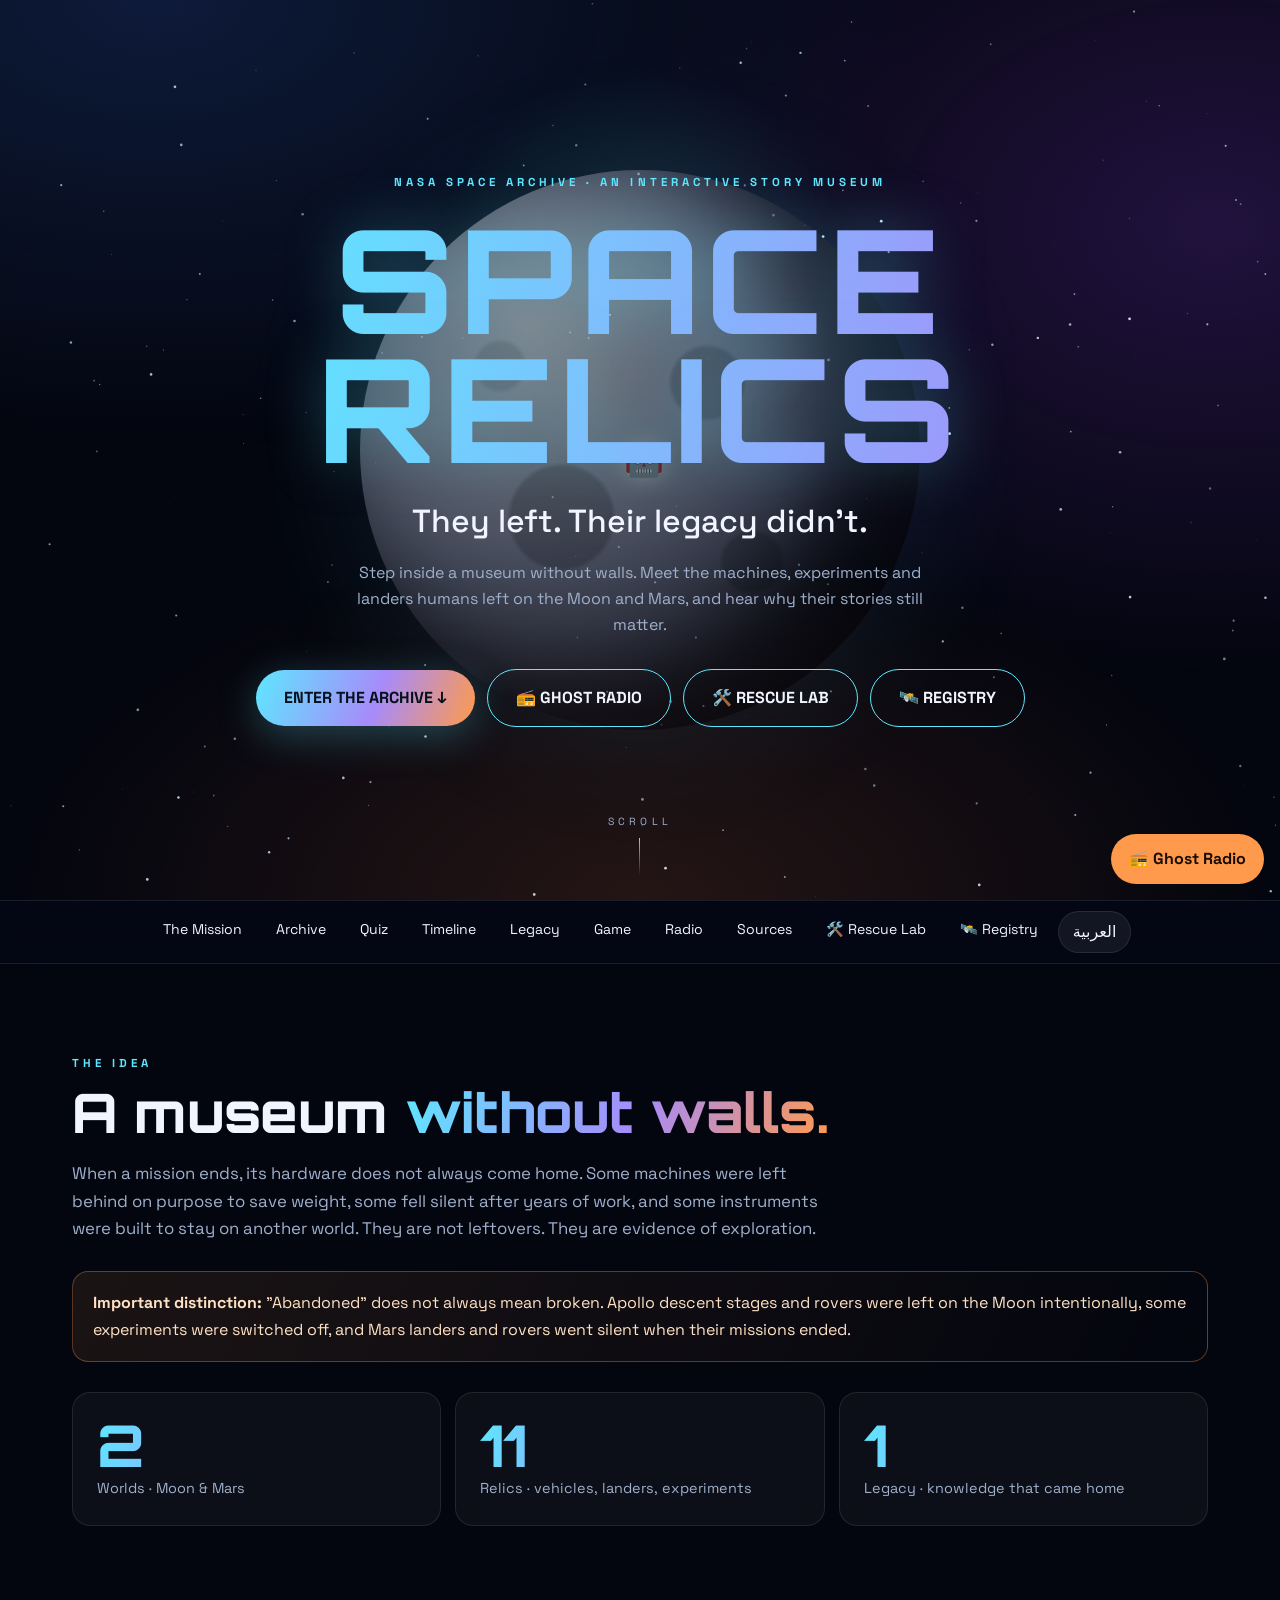
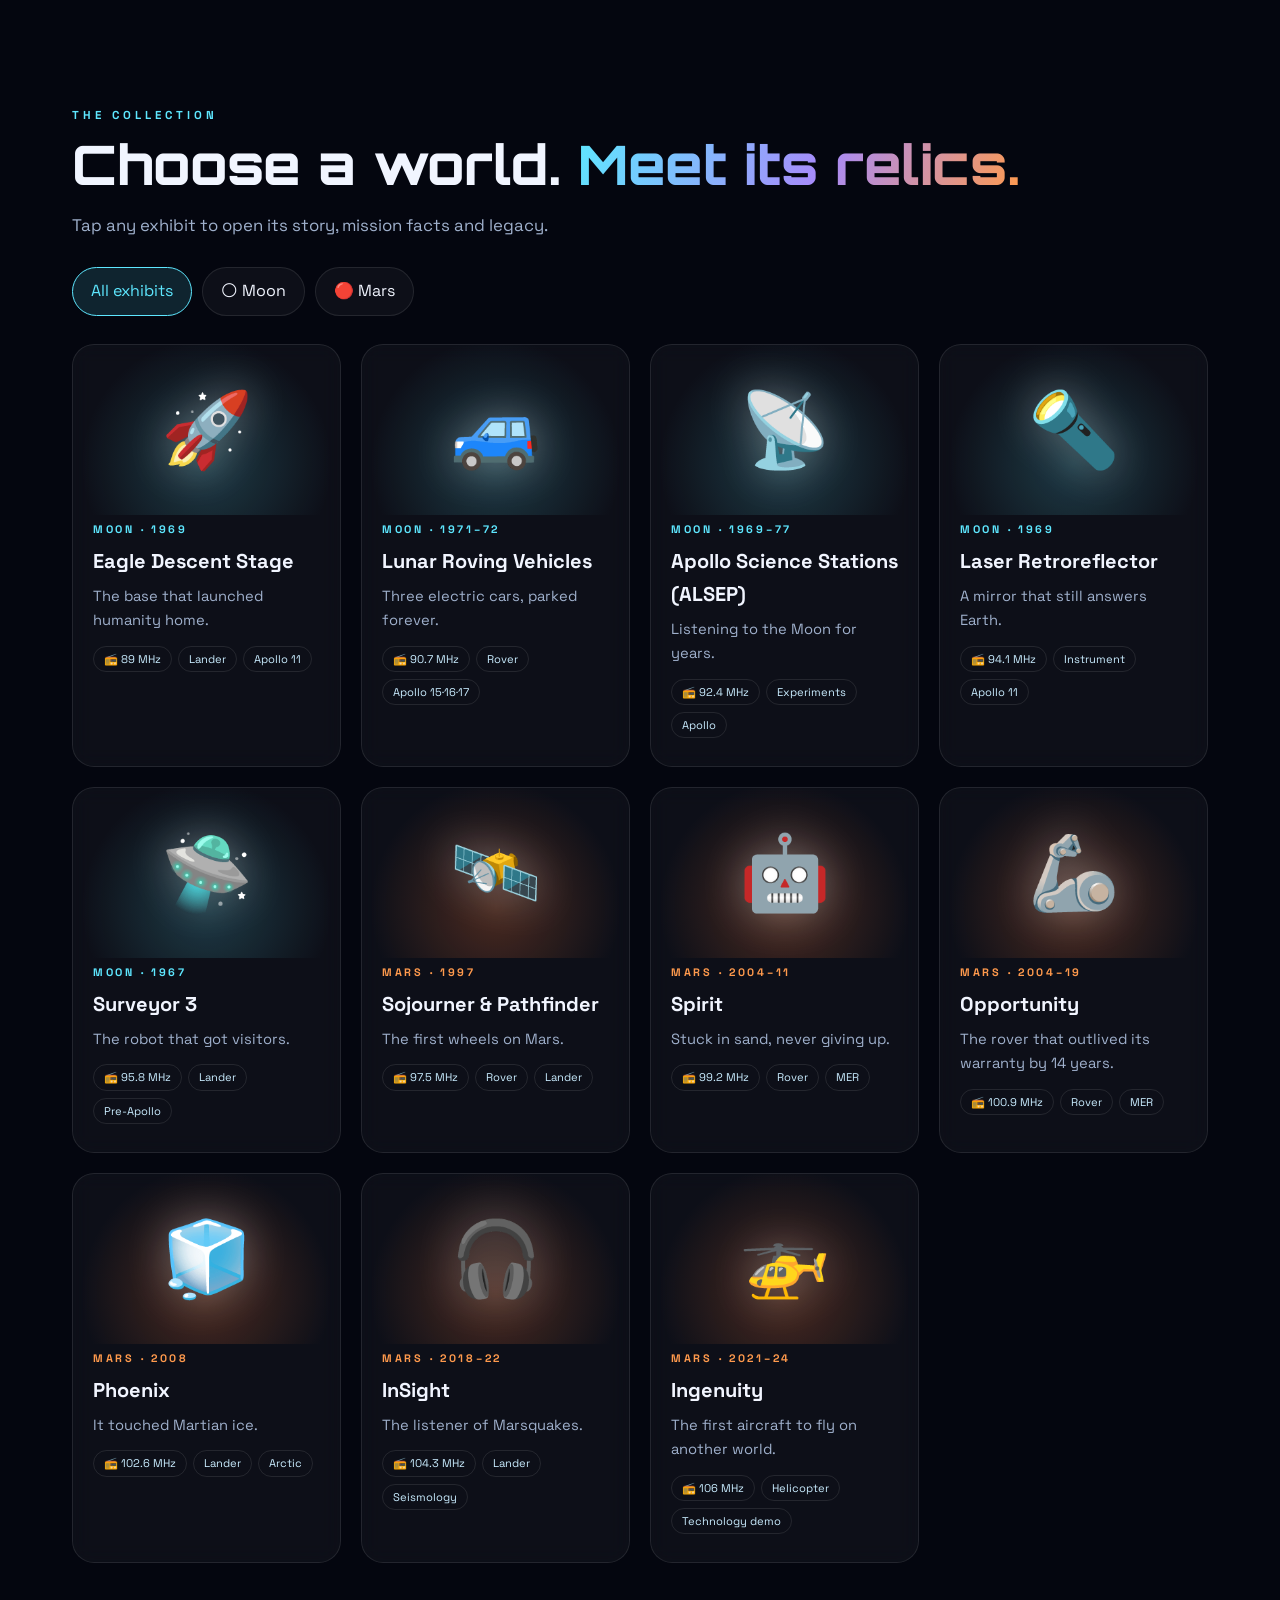
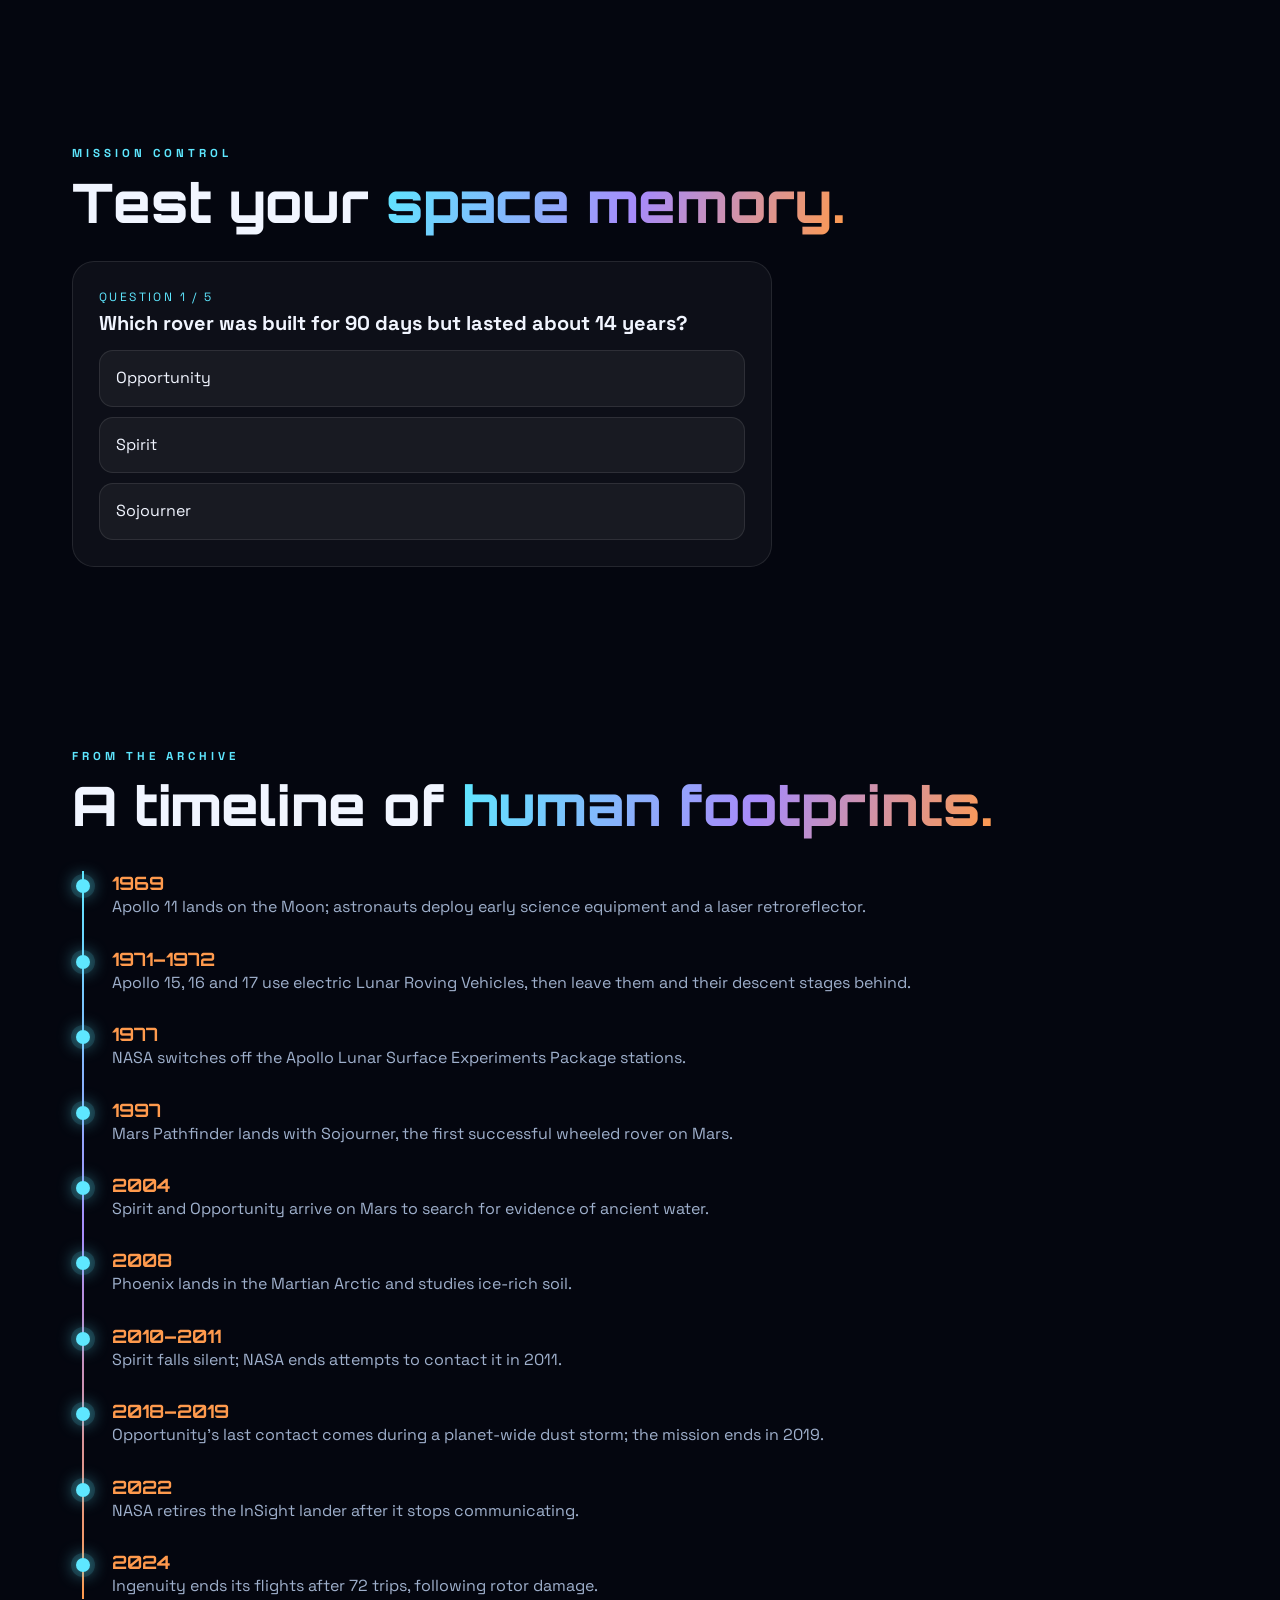
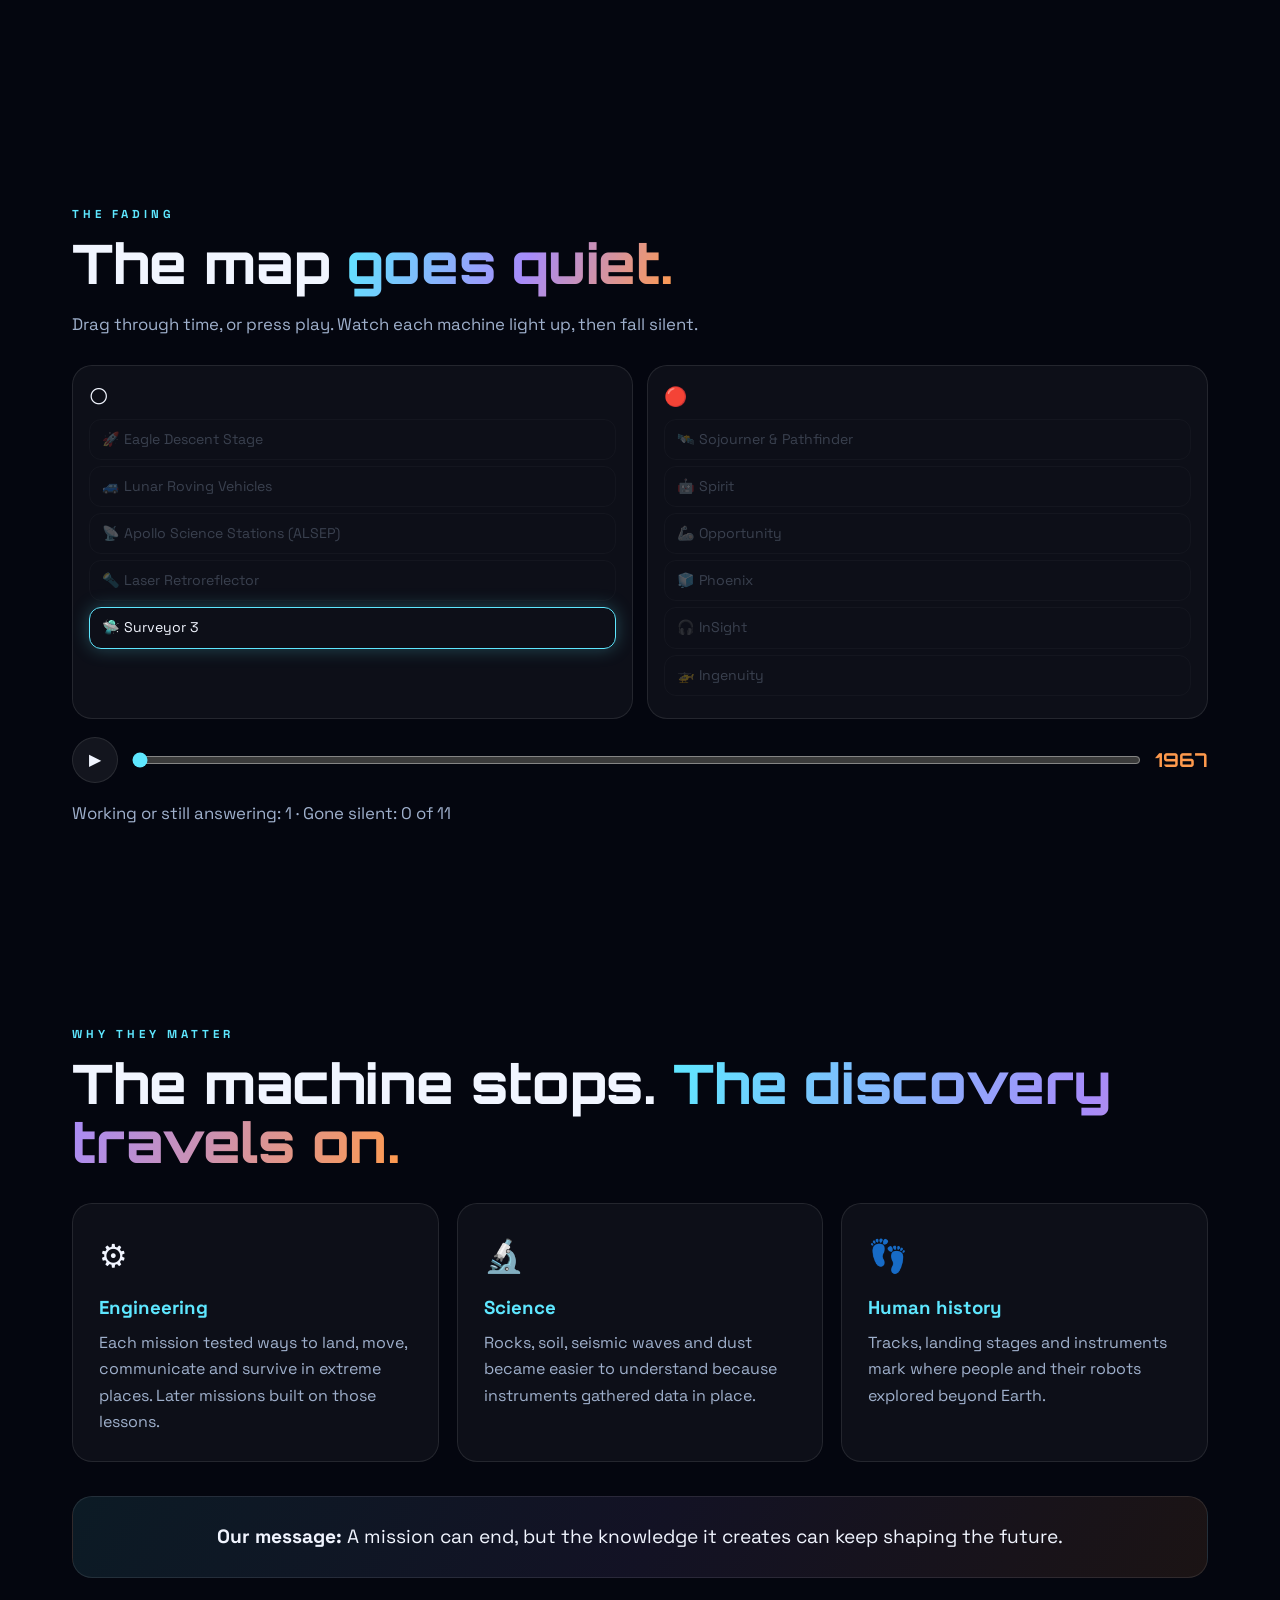
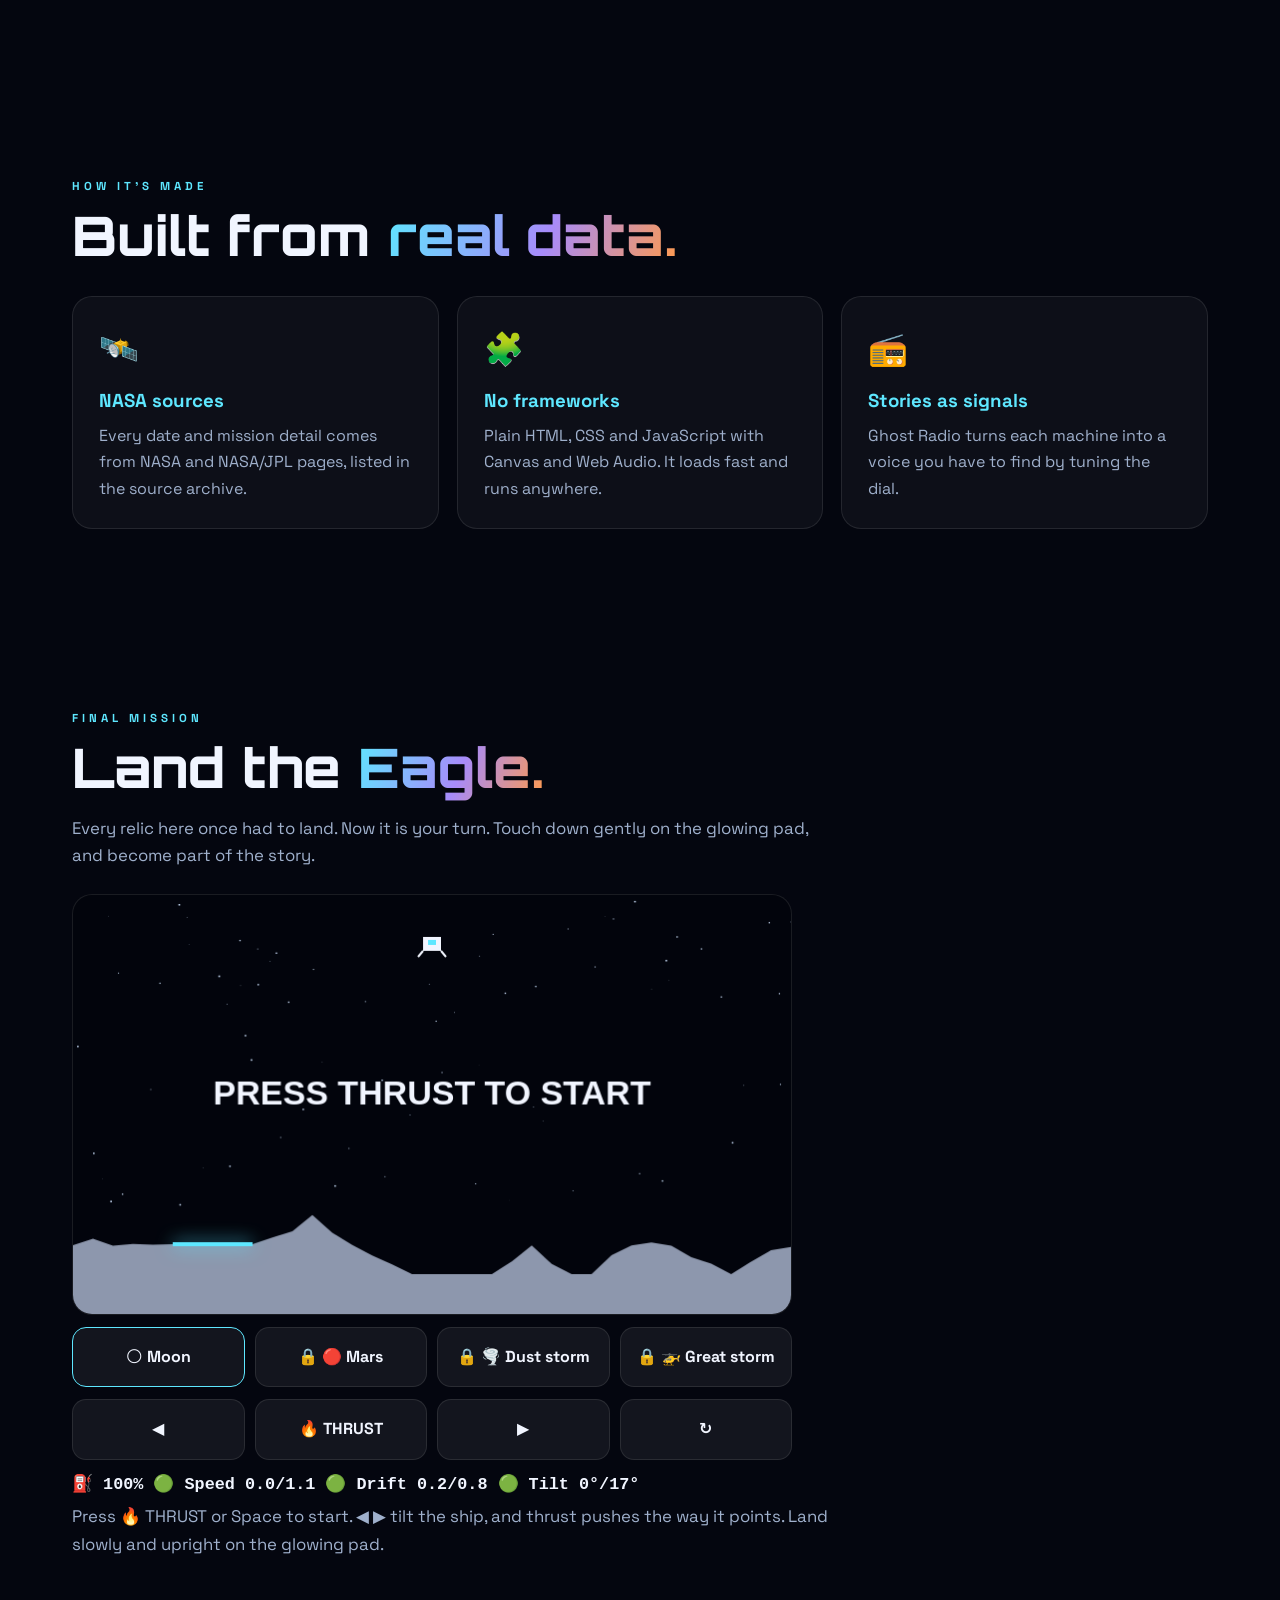
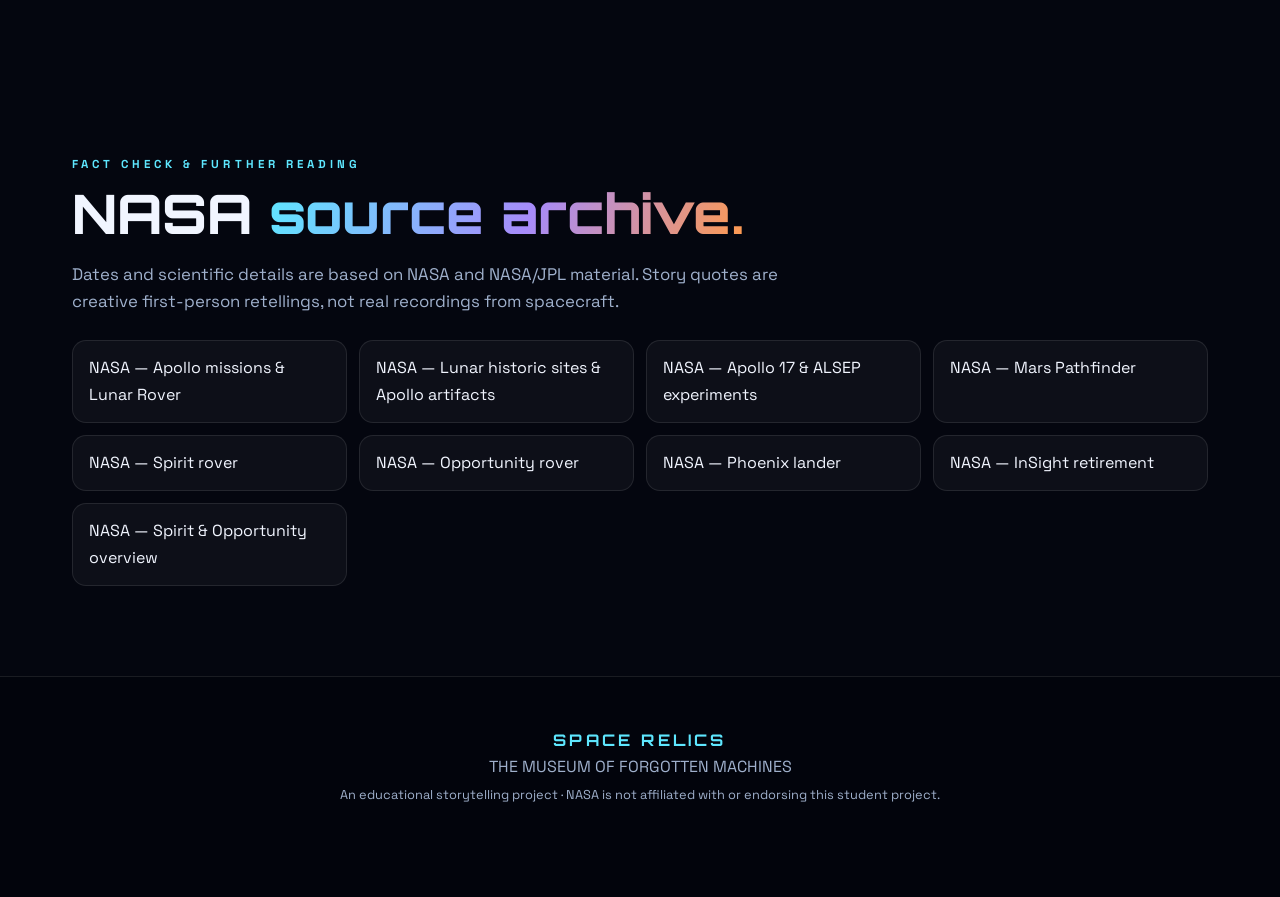
==== commit dbcf8e47: "index.html" ====
--- a/index.html
+++ b/index.html
@@ -34,13 +34,13 @@
   <h1><span>SPACE</span><span>RELICS</span></h1>
   <h2>They left. Their legacy didn't.</h2>
   <p>Step inside a museum without walls. Meet the machines, experiments and landers humans left on the Moon and Mars, and hear why their stories still matter.</p>
-  <a class="btn" href="#archive">ENTER THE ARCHIVE <b>↓</b></a> <a class="btn ghost" href="ghostradio.html">📻 GHOST RADIO</a> <a class="btn ghost" href="rescue.html">🛠️ RESCUE LAB</a>
+  <a class="btn" href="#archive">ENTER THE ARCHIVE <b>↓</b></a> <a class="btn ghost" href="ghostradio.html">📻 GHOST RADIO</a> <a class="btn ghost" href="rescue.html">🛠️ RESCUE LAB</a> <a class="btn ghost" href="registry.html">🛰️ REGISTRY</a>
  </div>
  <div class="scroll">SCROLL</div>
 </header>
 
 <nav>
- <a href="#about">The Mission</a><a href="#archive">Archive</a><a href="#quiz">Quiz</a><a href="#timeline">Timeline</a><a href="#legacy">Legacy</a><a href="#game">Game</a><a href="ghostradio.html">Radio</a><a href="#sources">Sources</a><a href="rescue.html">🛠️ Rescue Lab</a>
+ <a href="#about">The Mission</a><a href="#archive">Archive</a><a href="#quiz">Quiz</a><a href="#timeline">Timeline</a><a href="#legacy">Legacy</a><a href="#game">Game</a><a href="ghostradio.html">Radio</a><a href="#sources">Sources</a><a href="rescue.html">🛠️ Rescue Lab</a><a href="registry.html">🛰️ Registry</a>
 <button class="lgb nb" style="margin:0">العربية</button></nav>
 
 <section id="about" class="rv">
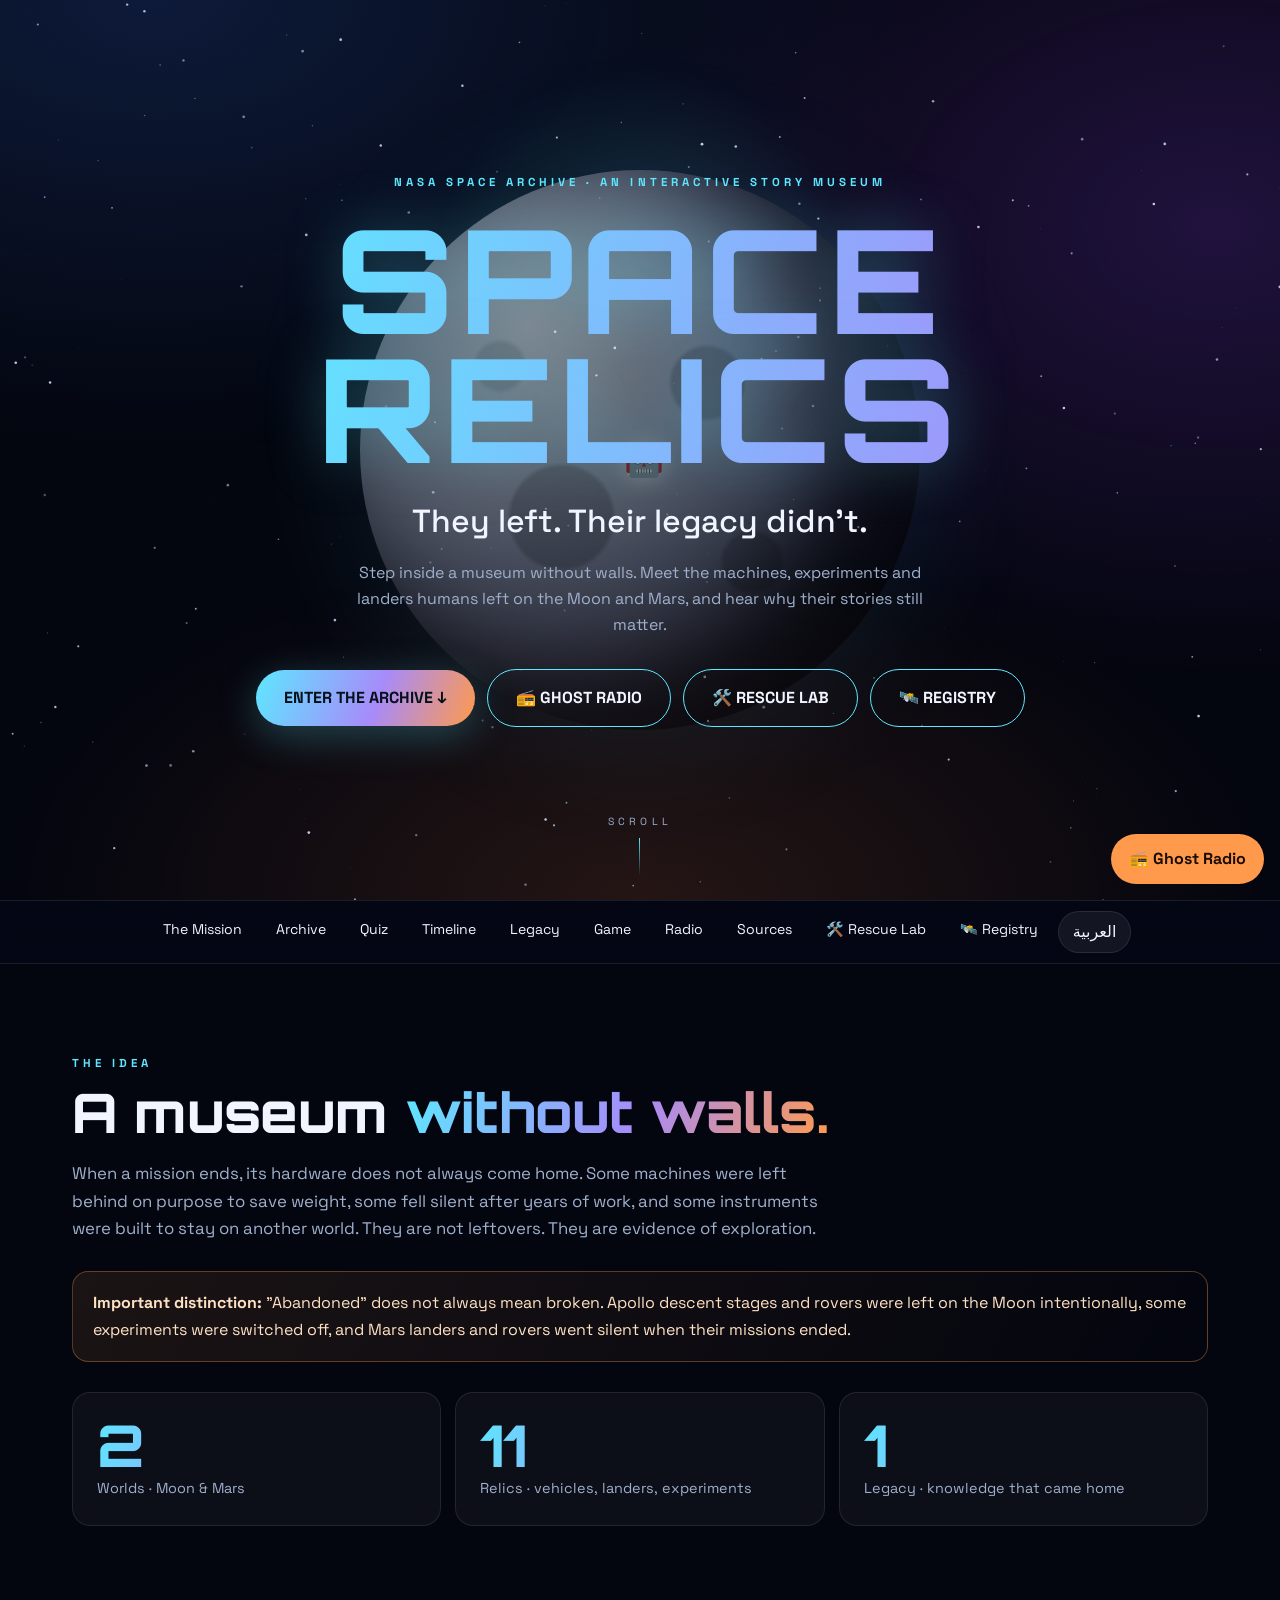
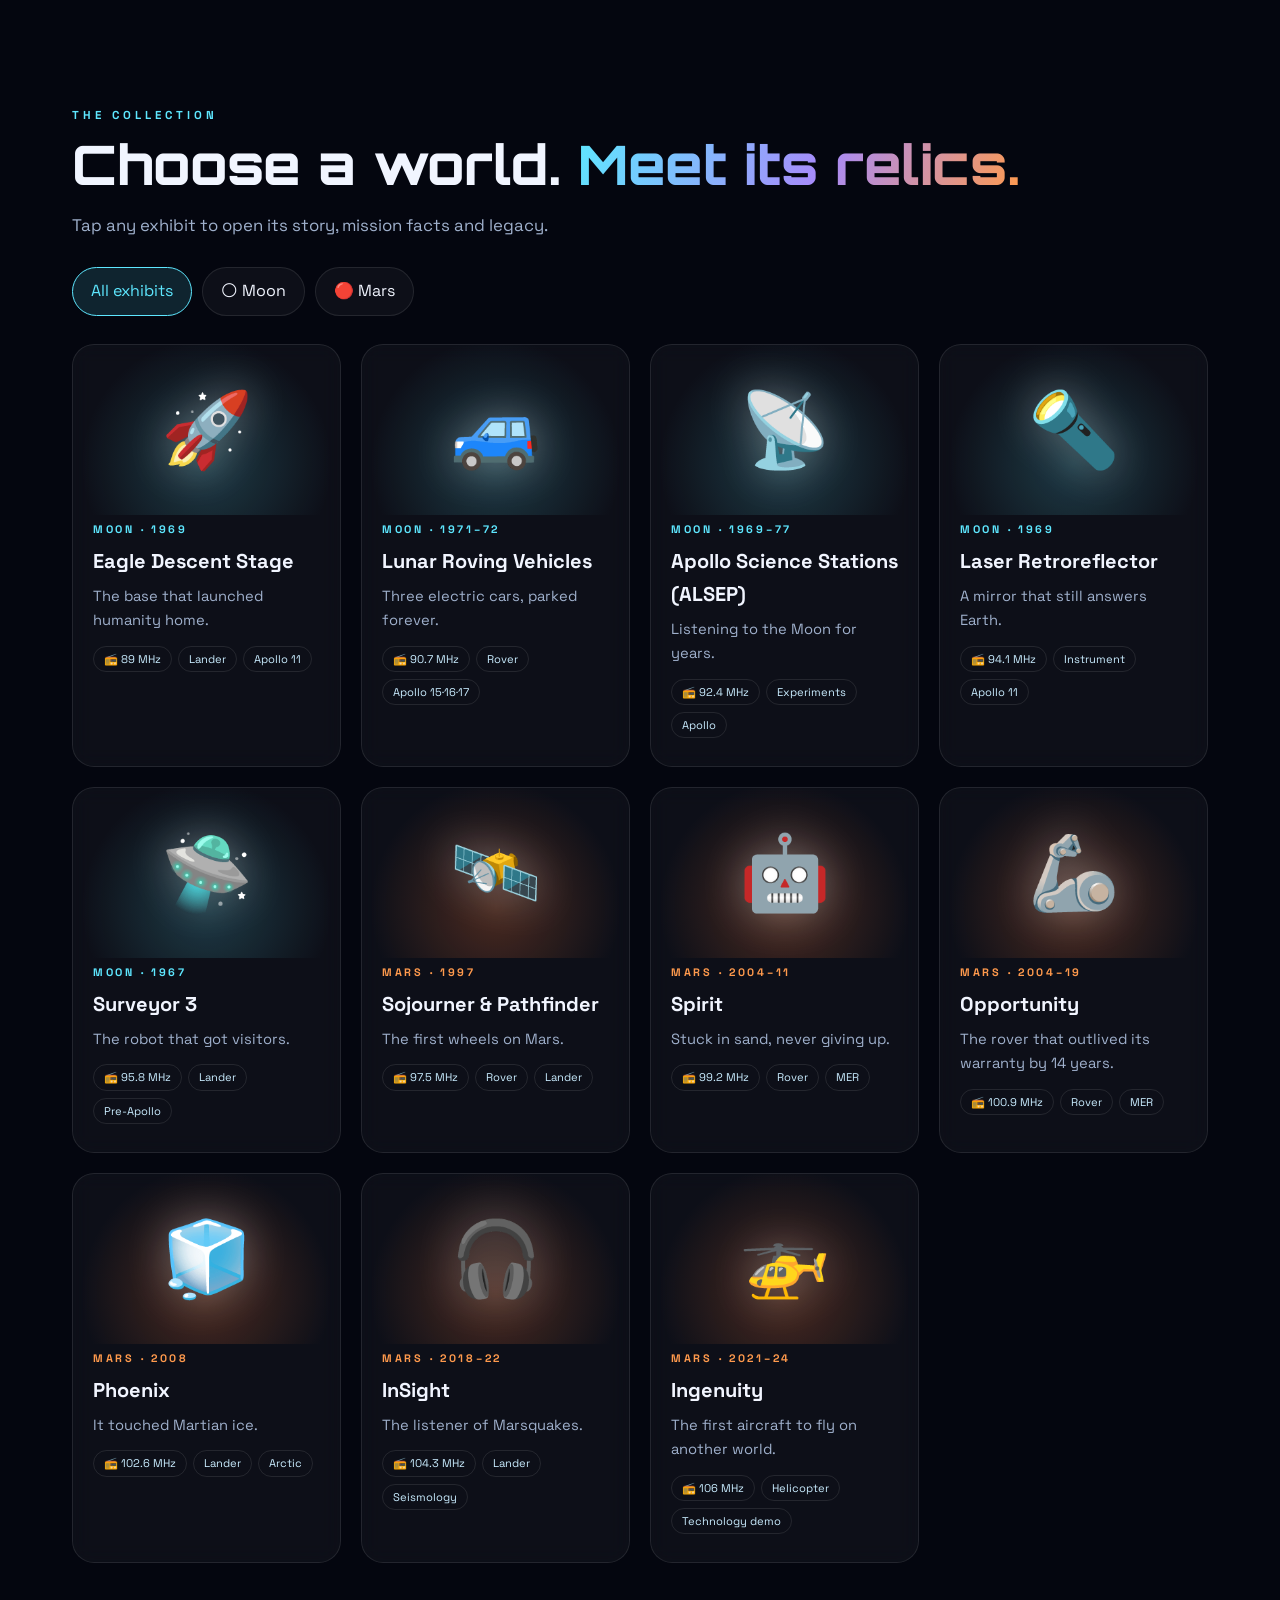
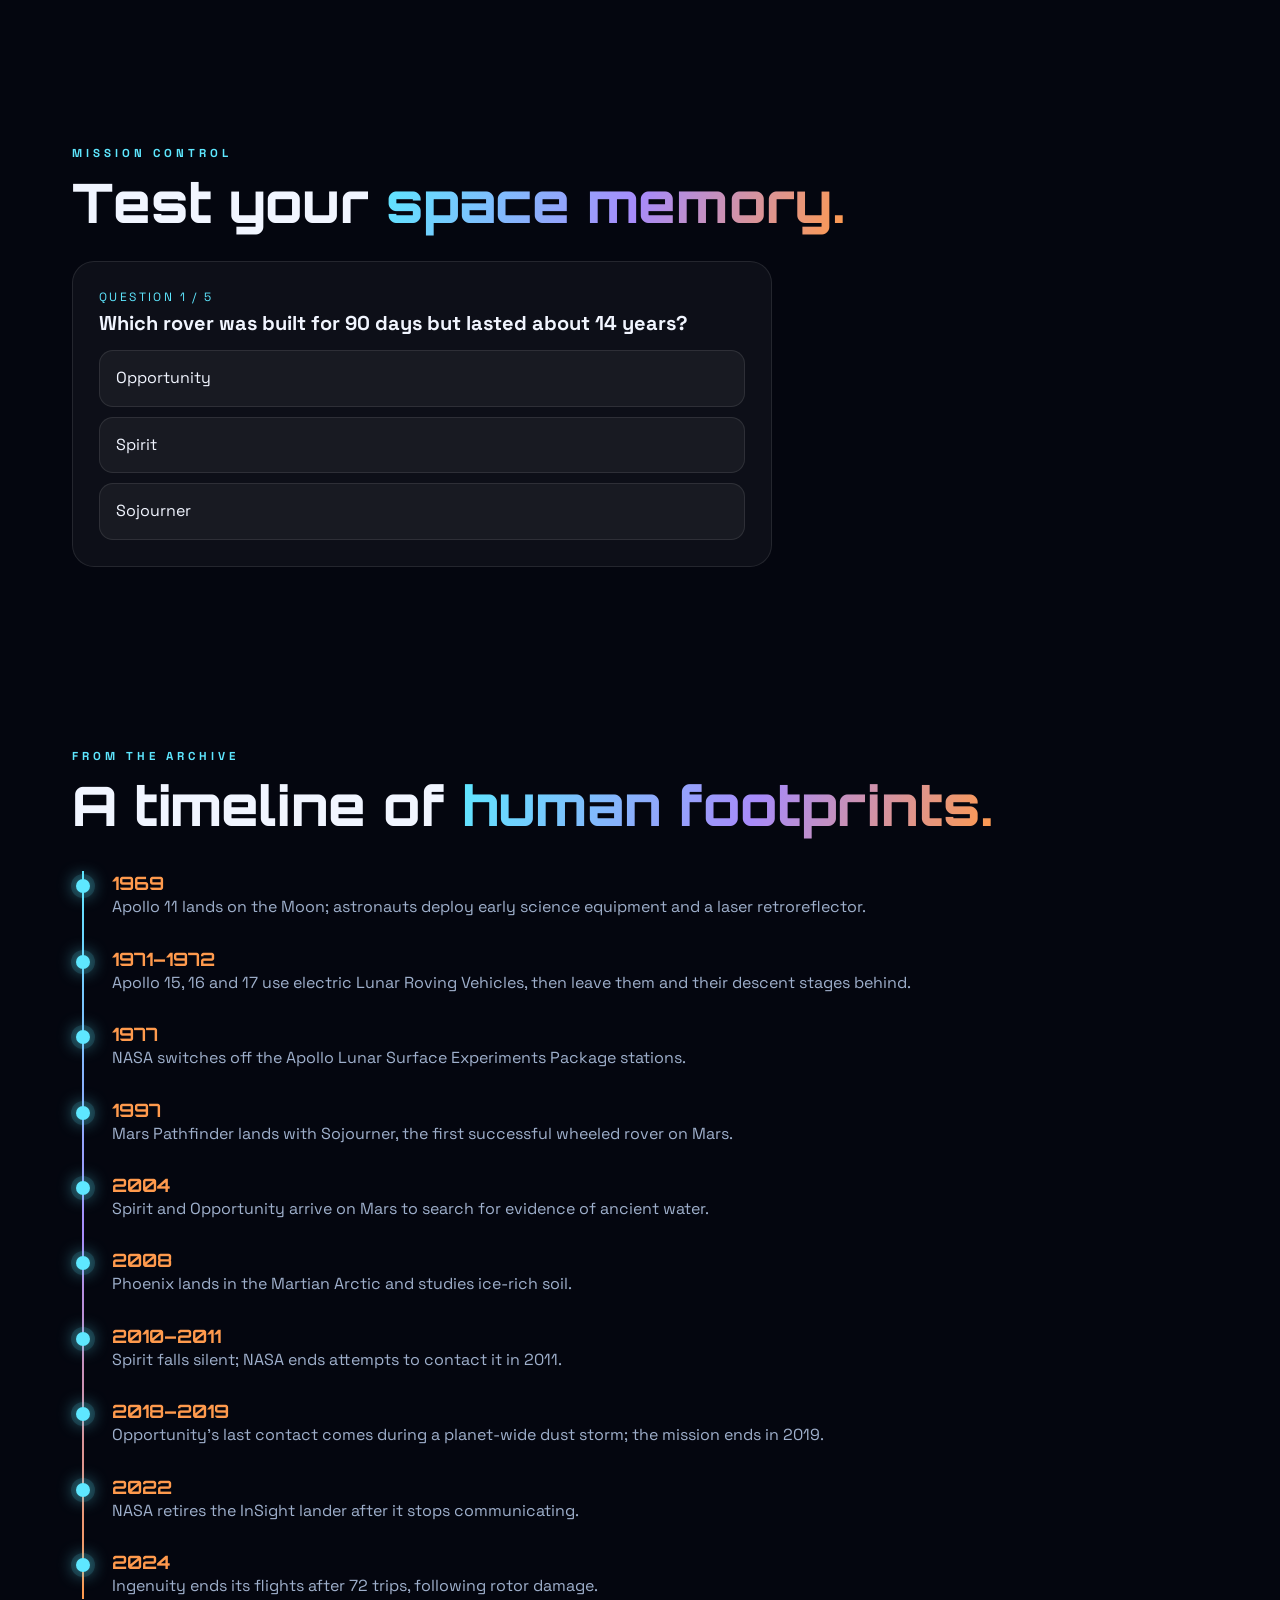
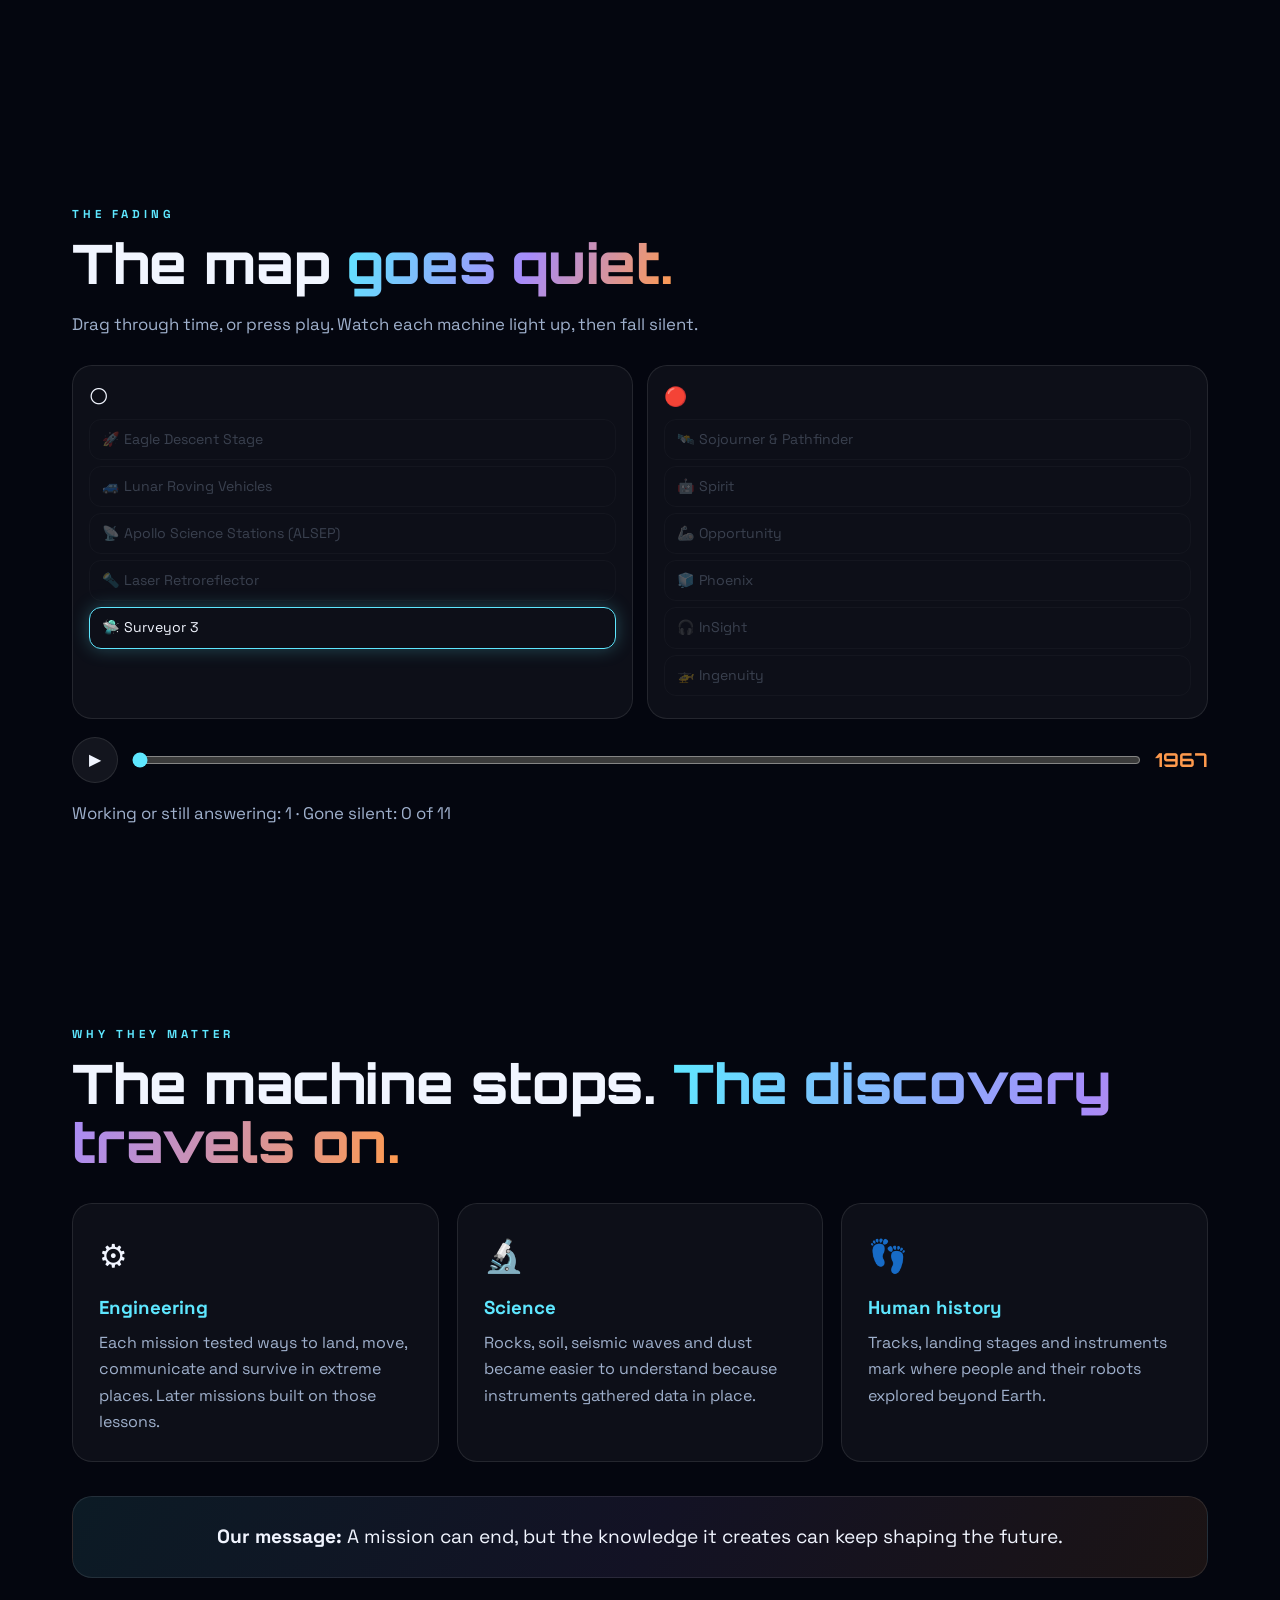
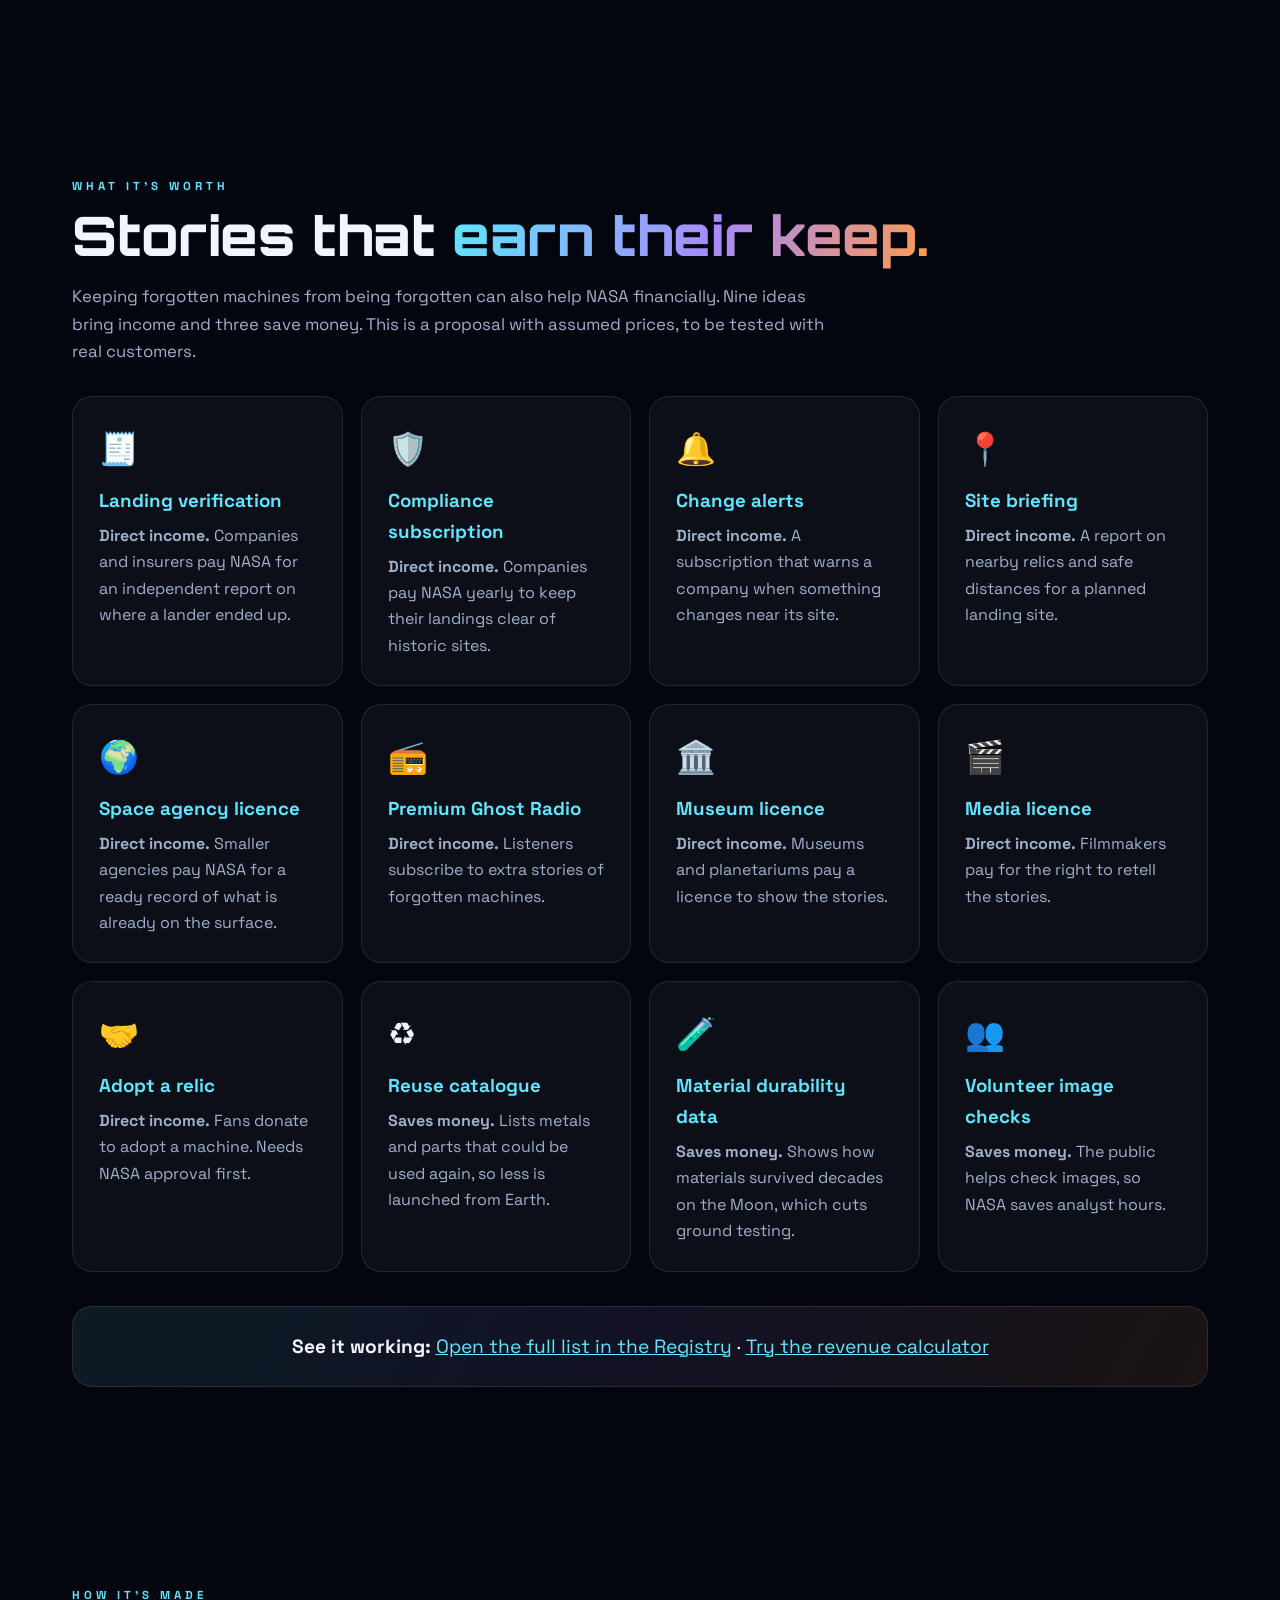
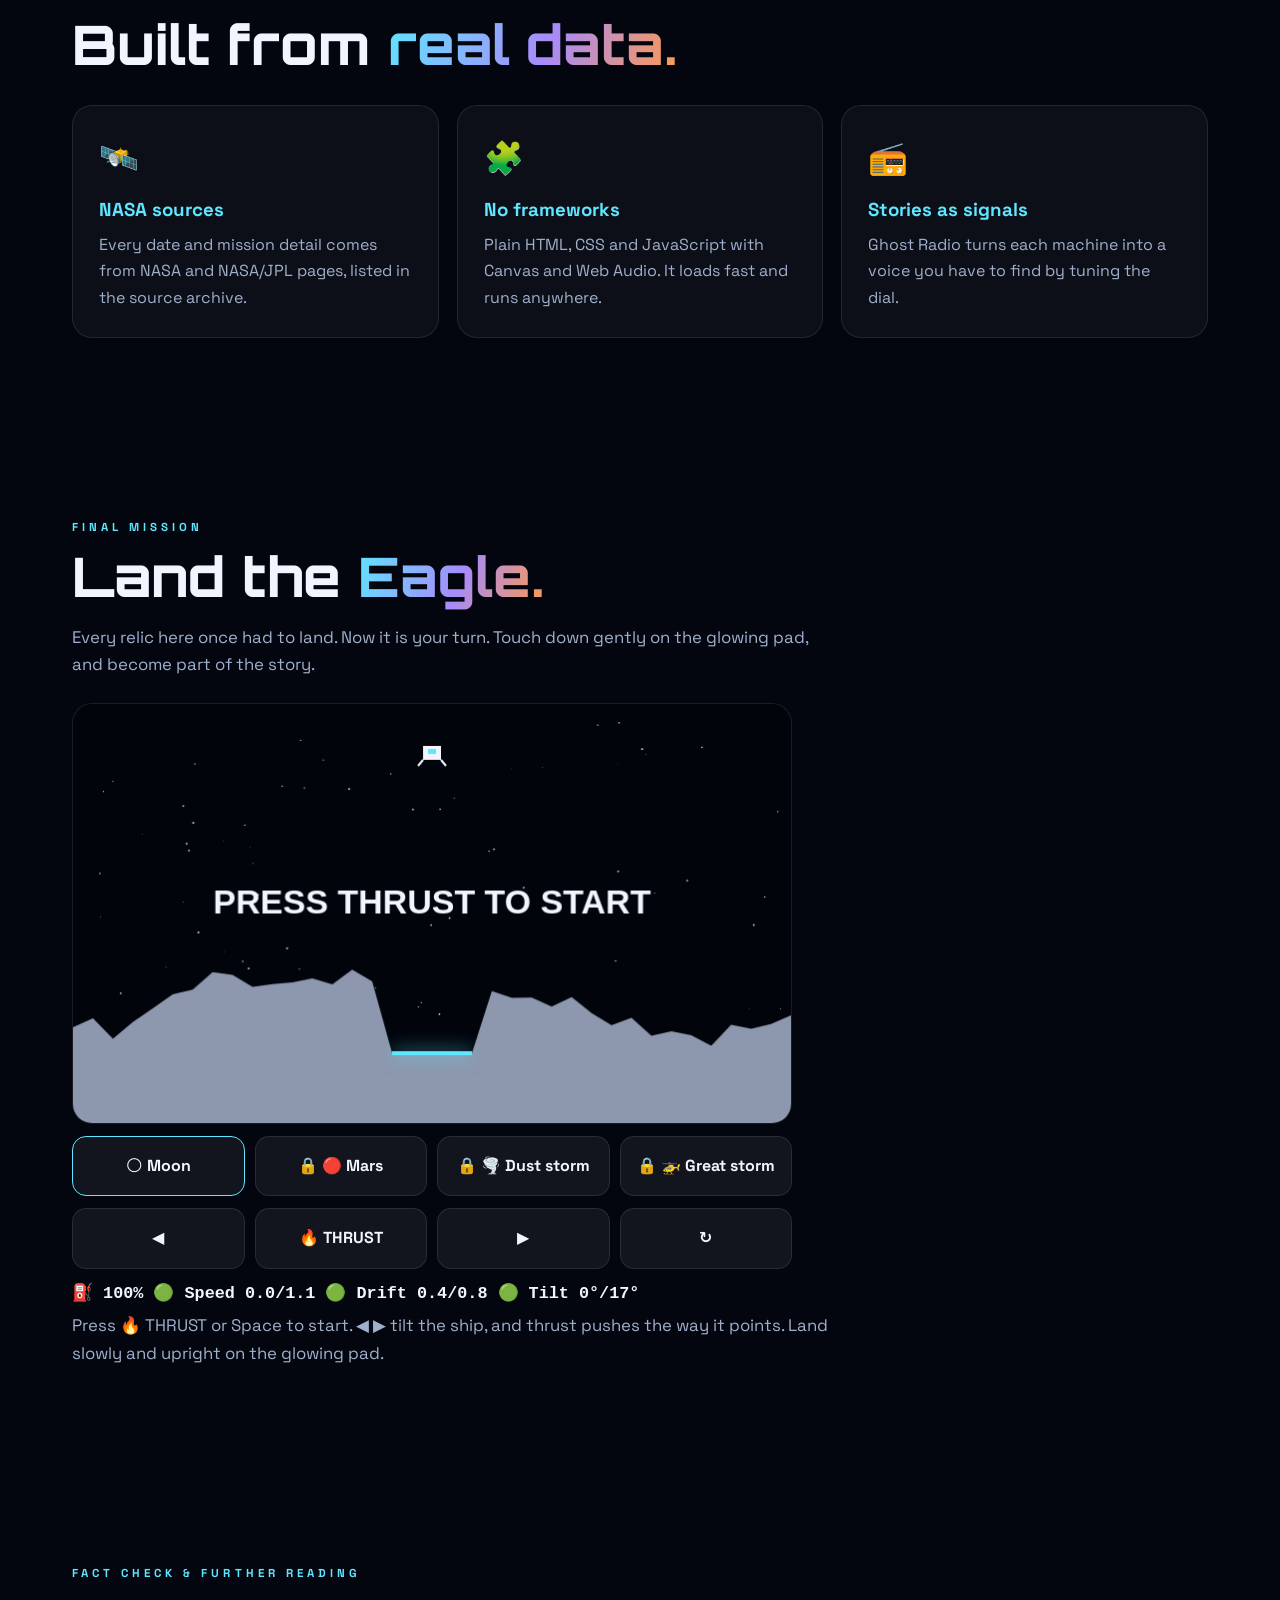
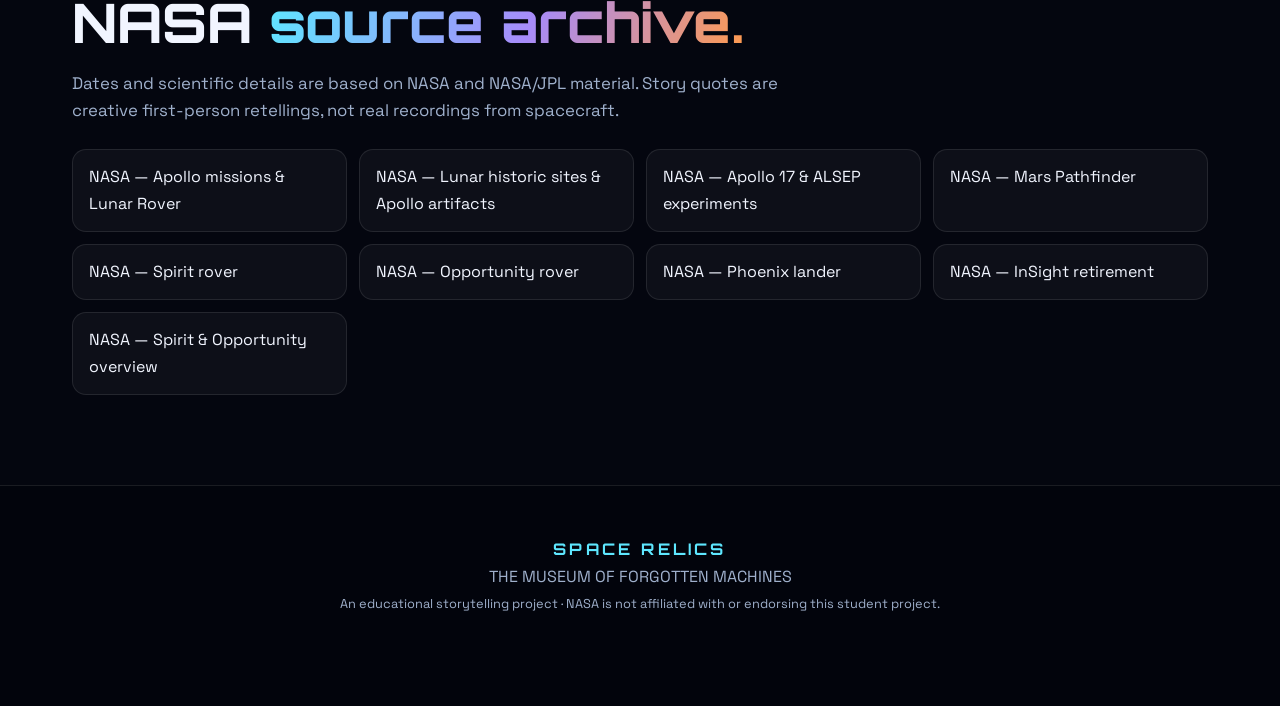
==== commit 87155e3a: "index.html" ====
--- a/index.html
+++ b/index.html
@@ -112,6 +112,27 @@
  <p class="msg"><strong>Our message:</strong> A mission can end, but the knowledge it creates can keep shaping the future.</p>
 </section>
 
+<section id="revenue" class="rv">
+ <div class="kick">WHAT IT'S WORTH</div>
+ <h2 class="title">Stories that <em>earn their keep.</em></h2>
+ <p class="lead">Keeping forgotten machines from being forgotten can also help NASA financially. Nine ideas bring income and three save money. This is a proposal with assumed prices, to be tested with real customers.</p>
+ <div class="compare">
+  <article><i>🧾</i><h3>Landing verification</h3><p><strong>Direct income.</strong> Companies and insurers pay NASA for an independent report on where a lander ended up.</p></article>
+  <article><i>🛡️</i><h3>Compliance subscription</h3><p><strong>Direct income.</strong> Companies pay NASA yearly to keep their landings clear of historic sites.</p></article>
+  <article><i>🔔</i><h3>Change alerts</h3><p><strong>Direct income.</strong> A subscription that warns a company when something changes near its site.</p></article>
+  <article><i>📍</i><h3>Site briefing</h3><p><strong>Direct income.</strong> A report on nearby relics and safe distances for a planned landing site.</p></article>
+  <article><i>🌍</i><h3>Space agency licence</h3><p><strong>Direct income.</strong> Smaller agencies pay NASA for a ready record of what is already on the surface.</p></article>
+  <article><i>📻</i><h3>Premium Ghost Radio</h3><p><strong>Direct income.</strong> Listeners subscribe to extra stories of forgotten machines.</p></article>
+  <article><i>🏛️</i><h3>Museum licence</h3><p><strong>Direct income.</strong> Museums and planetariums pay a licence to show the stories.</p></article>
+  <article><i>🎬</i><h3>Media licence</h3><p><strong>Direct income.</strong> Filmmakers pay for the right to retell the stories.</p></article>
+  <article><i>🤝</i><h3>Adopt a relic</h3><p><strong>Direct income.</strong> Fans donate to adopt a machine. Needs NASA approval first.</p></article>
+  <article><i>♻️</i><h3>Reuse catalogue</h3><p><strong>Saves money.</strong> Lists metals and parts that could be used again, so less is launched from Earth.</p></article>
+  <article><i>🧪</i><h3>Material durability data</h3><p><strong>Saves money.</strong> Shows how materials survived decades on the Moon, which cuts ground testing.</p></article>
+  <article><i>👥</i><h3>Volunteer image checks</h3><p><strong>Saves money.</strong> The public helps check images, so NASA saves analyst hours.</p></article>
+ </div>
+ <p class="msg"><strong>See it working:</strong> <a href="registry.html#ideas">Open the full list in the Registry</a> · <a href="registry.html#money">Try the revenue calculator</a></p>
+</section>
+
 <section id="build" class="rv">
  <div class="kick">HOW IT'S MADE</div>
  <h2 class="title">Built from <em>real data.</em></h2>
